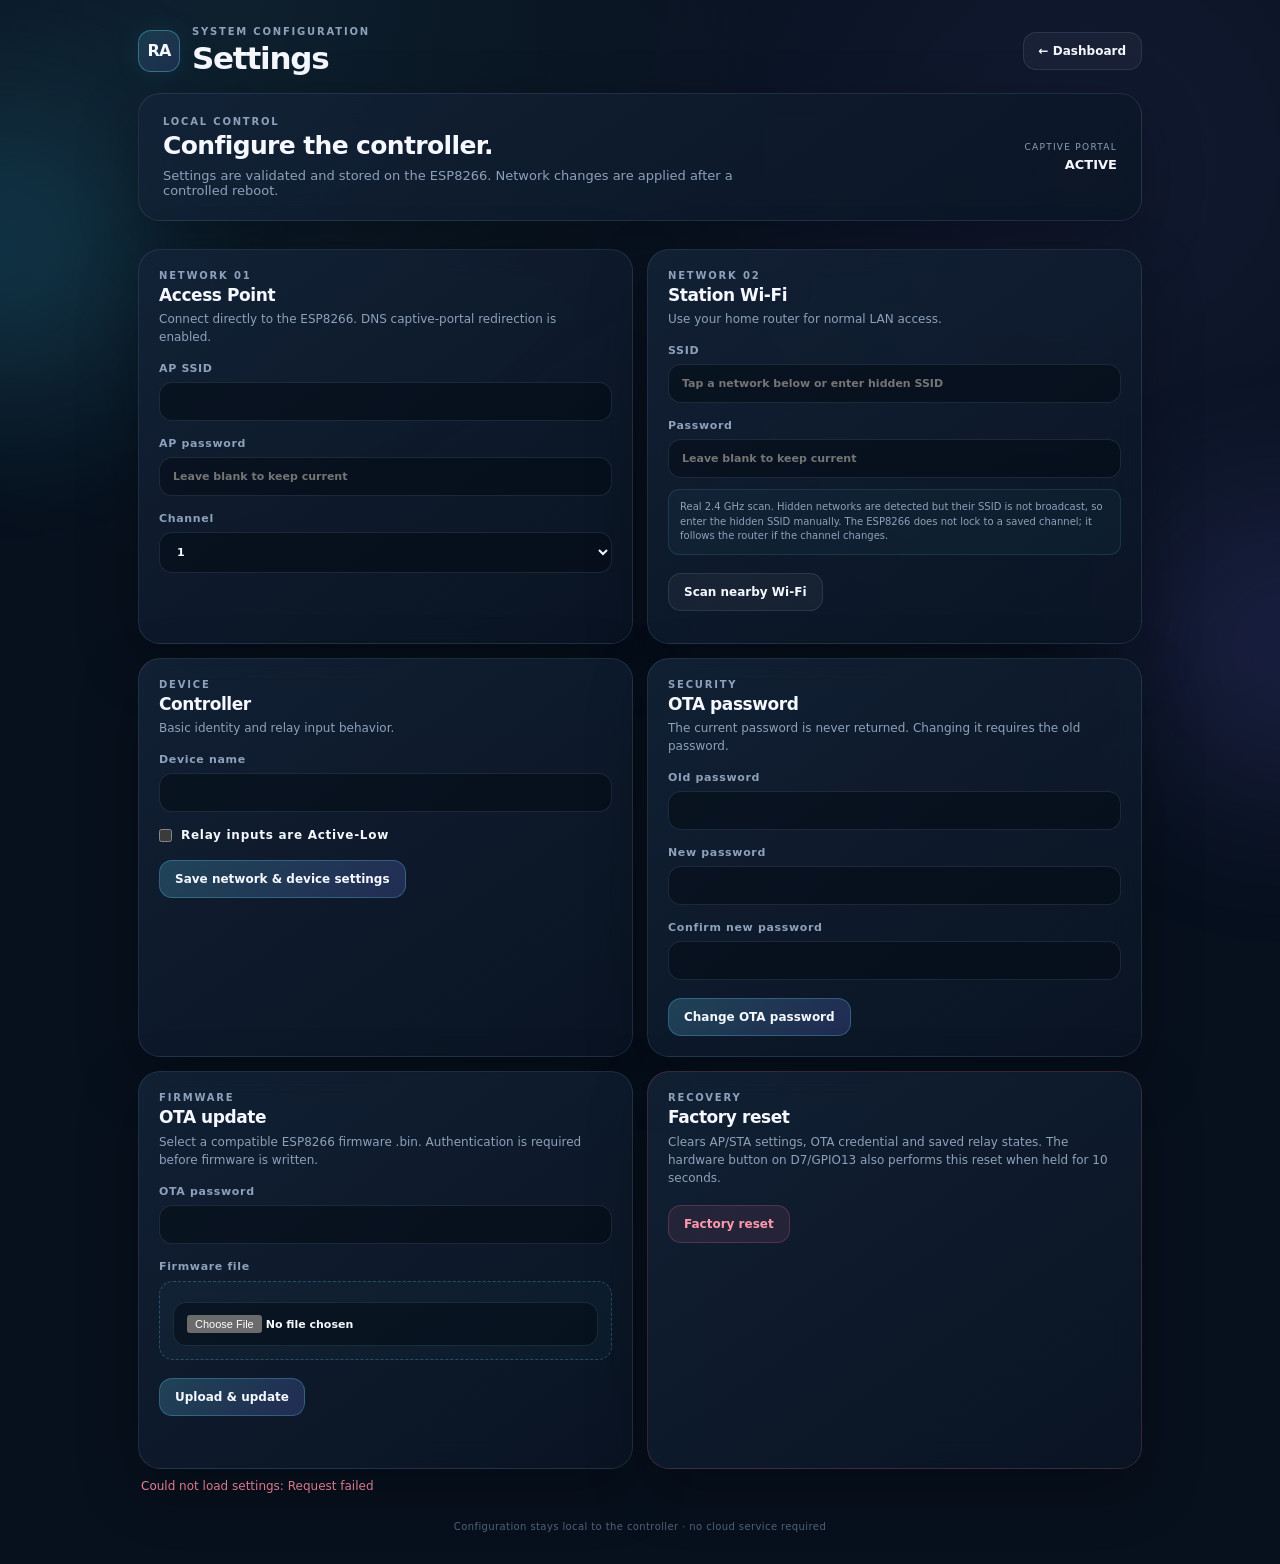
==== settings.html @ 25adb44f "Add files via upload" ====
<!doctype html>
<html lang="en">
<head>
<meta charset="utf-8">
<meta name="viewport" content="width=device-width,initial-scale=1,viewport-fit=cover">
<meta name="theme-color" content="#07101d"><meta name="color-scheme" content="dark">
<title>Settings · Room Automation</title><link rel="stylesheet" href="/style.css">
</head>
<body>
<div class="ambient ambient-a"></div><div class="ambient ambient-b"></div>
<main class="shell">
<header class="topbar"><div class="brand"><div class="brand-mark">RA</div><div><div class="eyebrow">SYSTEM CONFIGURATION</div><h1>Settings</h1></div></div><a class="nav-primary btn" href="/">← Dashboard</a></header>
<section class="hero card"><div><div class="eyebrow">LOCAL CONTROL</div><h2>Configure the controller.</h2><p>Settings are validated and stored on the ESP8266. Network changes are applied after a controlled reboot.</p></div><div class="hero-meta"><span>CAPTIVE PORTAL</span><strong>ACTIVE</strong></div></section>

<div class="form-layout">
<section class="card formcard"><div class="eyebrow">NETWORK 01</div><h2>Access Point</h2><p class="sub">Connect directly to the ESP8266. DNS captive-portal redirection is enabled.</p>
<label>AP SSID<input id="apSsid" maxlength="32" autocomplete="off"></label>
<label>AP password<input id="apPassword" type="password" maxlength="64" autocomplete="new-password" placeholder="Leave blank to keep current"></label>
<label>Channel<select id="apChannel"><option>1</option><option>6</option><option>11</option><option>13</option></select></label></section>

<section class="card formcard"><div class="eyebrow">NETWORK 02</div><h2>Station Wi-Fi</h2><p class="sub">Use your home router for normal LAN access.</p>
<label>SSID<input id="staSsid" maxlength="32" autocomplete="off" placeholder="Tap a network below or enter hidden SSID"></label>
<label>Password<input id="staPassword" type="password" maxlength="64" autocomplete="new-password" placeholder="Leave blank to keep current"></label>
<div class="wifi-help">Real 2.4 GHz scan. Hidden networks are detected but their SSID is not broadcast, so enter the hidden SSID manually. The ESP8266 does not lock to a saved channel; it follows the router if the channel changes.</div>
<div class="actions"><button id="scanBtn" class="btn">Scan nearby Wi-Fi</button></div><div id="scanList" class="scanlist"></div></section>

<section class="card formcard"><div class="eyebrow">DEVICE</div><h2>Controller</h2><p class="sub">Basic identity and relay input behavior.</p>
<label>Device name<input id="deviceName" maxlength="32"></label>
<label class="check-row"><input id="activeLow" type="checkbox"> Relay inputs are Active-Low</label>
<div class="actions"><button id="saveBtn" class="btn primary">Save network & device settings</button></div></section>

<section class="card formcard"><div class="eyebrow">SECURITY</div><h2>OTA password</h2><p class="sub">The current password is never returned. Changing it requires the old password.</p>
<label>Old password<input id="oldOta" type="password" maxlength="64" autocomplete="current-password"></label>
<label>New password<input id="newOta" type="password" maxlength="64" autocomplete="new-password"></label>
<label>Confirm new password<input id="confirmOta" type="password" maxlength="64" autocomplete="new-password"></label>
<div class="actions"><button id="otaPassBtn" class="btn primary">Change OTA password</button></div></section>

<section class="card formcard"><div class="eyebrow">FIRMWARE</div><h2>OTA update</h2><p class="sub">Select a compatible ESP8266 firmware .bin. Authentication is required before firmware is written.</p>
<form id="otaForm"><label>OTA password<input id="otaUploadPassword" name="password" type="password" maxlength="64" autocomplete="current-password" required></label>
<label>Firmware file<div class="filebox"><input id="firmware" name="firmware" type="file" accept=".bin,application/octet-stream" required></div></label>
<div class="actions"><button type="submit" class="btn primary">Upload & update</button></div></form>
<progress id="otaProgress" max="100" value="0" hidden></progress><p id="otaStatus" class="toast"></p></section>

<section class="card formcard danger-card"><div class="eyebrow">RECOVERY</div><h2>Factory reset</h2><p class="sub">Clears AP/STA settings, OTA credential and saved relay states. The hardware button on D7/GPIO13 also performs this reset when held for 10 seconds.</p>
<div class="actions"><button id="factoryBtn" class="btn danger">Factory reset</button></div></section>
</div>
<p id="settingsMessage" class="toast" role="status"></p><footer>Configuration stays local to the controller · no cloud service required</footer>
</main>
<script>
const $=id=>document.getElementById(id);
function msg(t,ok=true){const e=$('settingsMessage');e.textContent=t;e.className='toast '+(ok?'ok':'error');}
async function api(url,o={}){const r=await fetch(url,{cache:'no-store',...o});let d={};try{d=await r.json()}catch(_){}if(!r.ok)throw Error(d.error||'Request failed');return d}
async function load(){const d=await api('/api/settings');$('apSsid').value=d.apSsid||'';$('apChannel').value=String(d.apChannel||6);$('staSsid').value=d.staSsid||'';$('deviceName').value=d.deviceName||'';$('activeLow').checked=!!d.relayActiveLow}
$('saveBtn').onclick=async()=>{const b=$('saveBtn');b.disabled=true;try{const d=await api('/api/settings',{method:'POST',headers:{'Content-Type':'application/json'},body:JSON.stringify({apSsid:$('apSsid').value,apPassword:$('apPassword').value,apChannel:Number($('apChannel').value),staSsid:$('staSsid').value,staPassword:$('staPassword').value,deviceName:$('deviceName').value,relayActiveLow:$('activeLow').checked})});msg(d.message||'Saved. Rebooting…')}catch(e){msg(e.message,false)}finally{b.disabled=false}};
$('scanBtn').onclick=async()=>{
 const btn=$('scanBtn'),box=$('scanList');
 if(btn.disabled)return;
 btn.disabled=true;
 box.innerHTML='<div class="scan-state">Scanning real nearby 2.4 GHz networks…</div>';
 try{
   const d=await api('/api/wifi/scan');
   box.replaceChildren();
   if(!Array.isArray(d)||!d.length){box.innerHTML='<div class="scan-state">No networks found.</div>';return;}
   d.forEach(x=>{
     const b=document.createElement('button');
     b.className='scanitem'+(x.ssid?'':' hidden-network');
     b.type='button';
     const name=x.ssid||'Hidden network — SSID required';
     b.innerHTML='<span class="scan-main"></span><span class="scan-meta"></span>';
     b.querySelector('.scan-main').textContent=name;
     b.querySelector('.scan-meta').textContent=`${x.rssi} dBm · CH ${x.channel}${x.secure?' · secured':' · open'}`;
     b.onclick=()=>{
       if(x.ssid){
         $('staSsid').value=x.ssid;
         $('staPassword').focus();
       }else{
         $('staSsid').focus();
         msg('Hidden Wi-Fi: enter its SSID and password, then save.',true);
       }
     };
     box.appendChild(b);
   });
 }catch(e){box.innerHTML='';const err=document.createElement('div');err.className='scan-state error';err.textContent=e.message;box.appendChild(err);}
 finally{btn.disabled=false;}
};
$('otaPassBtn').onclick=async()=>{try{const d=await api('/api/ota/password',{method:'POST',headers:{'Content-Type':'application/json'},body:JSON.stringify({oldPassword:$('oldOta').value,newPassword:$('newOta').value,confirmPassword:$('confirmOta').value})});msg(d.message||'OTA password changed. Rebooting.')}catch(e){msg(e.message,false)}};
$('otaForm').onsubmit=e=>{e.preventDefault();const file=$('firmware').files[0];if(!file)return;const p=$('otaProgress');p.hidden=false;p.value=0;$('otaStatus').textContent='Uploading firmware…';const x=new XMLHttpRequest();x.open('POST','/api/ota/upload');x.setRequestHeader('X-OTA-Password',$('otaUploadPassword').value);x.upload.onprogress=v=>{if(v.lengthComputable)p.value=v.loaded/v.total*100};x.onload=()=>{try{const d=JSON.parse(x.responseText);if(x.status<200||x.status>=300)throw Error(d.error||'OTA failed');p.value=100;$('otaStatus').textContent=d.message||'Firmware accepted. Rebooting…'}catch(err){$('otaStatus').textContent=err.message}};x.onerror=()=>{$('otaStatus').textContent='Network error during OTA upload.'};x.send(new FormData(e.target))};
$('factoryBtn').onclick=async()=>{if(prompt('Type RESET to confirm factory reset')!=='RESET')return;try{const d=await api('/api/factory-reset',{method:'POST',headers:{'Content-Type':'application/x-www-form-urlencoded'},body:'confirm=RESET'});msg(d.message||'Factory reset complete.')}catch(e){msg(e.message,false)}};
load().catch(e=>msg('Could not load settings: '+e.message,false));
</script>
</body>
</html>
---- style.css ----
:root{--bg:#07101d;--line:rgba(150,180,220,.14);--text:#f5f8ff;--muted:#8ea1bb;--accent:#66e3ff;--good:#57e39b;--danger:#ff6f8e;--shadow:0 20px 60px rgba(0,0,0,.28);font-family:Inter,ui-sans-serif,system-ui,-apple-system,BlinkMacSystemFont,"Segoe UI",sans-serif}
*{box-sizing:border-box}html{min-height:100%;background:var(--bg)}body{margin:0;min-height:100vh;color:var(--text);background:radial-gradient(circle at 15% 0%,rgba(102,227,255,.08),transparent 30%),radial-gradient(circle at 85% 10%,rgba(123,124,255,.09),transparent 32%),var(--bg)}button,input,select{font:inherit}button{cursor:pointer}.ambient{position:fixed;width:280px;height:280px;border-radius:50%;filter:blur(90px);pointer-events:none;opacity:.18}.ambient-a{background:#3bd7ff;top:12%;left:-140px}.ambient-b{background:#7d74ff;right:-150px;bottom:12%}
.shell{width:min(1040px,100%);margin:auto;padding:26px 18px 32px;position:relative}.topbar{display:flex;align-items:center;justify-content:space-between;gap:16px;margin-bottom:18px}.brand{display:flex;align-items:center;gap:12px}.brand-mark{width:42px;height:42px;border:1px solid rgba(102,227,255,.35);border-radius:13px;display:grid;place-items:center;font-weight:900;letter-spacing:-.06em;background:linear-gradient(145deg,rgba(102,227,255,.14),rgba(123,124,255,.16));box-shadow:0 0 30px rgba(102,227,255,.08)}
.eyebrow{font-size:10px;letter-spacing:.18em;color:var(--muted);font-weight:800}h1{font-size:clamp(23px,4vw,31px);line-height:1.1;margin:4px 0 0;letter-spacing:-.04em}h2{font-size:20px;line-height:1.15;margin:5px 0 0;letter-spacing:-.025em}h3{font-size:18px;margin:0;letter-spacing:-.02em}p{margin:0;color:var(--muted)}
.card{background:linear-gradient(145deg,rgba(20,35,56,.86),rgba(10,21,36,.82));border:1px solid var(--line);border-radius:22px;box-shadow:var(--shadow);backdrop-filter:blur(14px)}
.status{display:flex;align-items:center;gap:8px;padding:9px 13px;border-radius:999px;font-size:10px;font-weight:900;letter-spacing:.08em;border:1px solid var(--line);white-space:nowrap}.status-dot{width:7px;height:7px;border-radius:50%;background:var(--danger);box-shadow:0 0 12px currentColor}.status.online{color:var(--good);background:rgba(87,227,155,.07)}.status.online .status-dot{background:var(--good)}.status.offline{color:#ff9aae;background:rgba(255,111,142,.06)}
.hero{padding:22px 24px;display:flex;align-items:center;justify-content:space-between;gap:20px;margin-bottom:28px}.hero h2{font-size:25px}.hero p{margin-top:7px;font-size:13px;max-width:580px}.hero-meta{text-align:right;min-width:100px}.hero-meta span{display:block;font-size:9px;color:var(--muted);letter-spacing:.14em}.hero-meta strong{display:block;margin-top:5px;font-size:13px}
.section-head{display:flex;align-items:end;justify-content:space-between;margin:0 2px 12px}.section-head.compact{margin-top:30px}.live-pill{font-size:9px;color:var(--muted);font-weight:900;letter-spacing:.12em;display:flex;gap:7px;align-items:center}.pulse{width:6px;height:6px;background:var(--good);border-radius:50%;box-shadow:0 0 0 5px rgba(87,227,155,.08)}
.relay-grid{display:grid;grid-template-columns:repeat(2,minmax(0,1fr));gap:14px}.relay-card{padding:18px;min-height:225px;display:flex;flex-direction:column;transition:border-color .2s,transform .2s,box-shadow .2s}.relay-card.active{border-color:rgba(87,227,155,.38);box-shadow:0 20px 60px rgba(20,180,120,.08)}.relay-top{display:flex;justify-content:space-between;align-items:center}.relay-channel{font-size:9px;color:var(--muted);font-weight:800;letter-spacing:.1em}.device-icon{width:48px;height:48px;border-radius:15px;display:grid;place-items:center;font-size:27px;color:var(--accent);background:rgba(102,227,255,.08);border:1px solid rgba(102,227,255,.13)}.led-icon{color:#ffe69a;background:rgba(255,230,154,.07);border-color:rgba(255,230,154,.12)}.relay-info{margin-top:25px}.relay-info p{font-size:12px;margin-top:4px}
.power-control{align-self:flex-end;margin-top:auto;width:72px;height:42px;border:1px solid var(--line);border-radius:14px;background:rgba(255,255,255,.035);color:var(--muted);display:flex;align-items:center;justify-content:center;gap:7px;transition:.2s}.power-control:hover{transform:translateY(-1px);border-color:rgba(102,227,255,.35)}.power-control:disabled{opacity:.55;cursor:wait}.power-control.on{background:rgba(87,227,155,.11);border-color:rgba(87,227,155,.35);color:var(--good)}.power-ring{width:8px;height:8px;border-radius:50%;background:currentColor;box-shadow:0 0 10px currentColor}.power-label{font-size:10px;font-weight:900;letter-spacing:.08em}
.telemetry-grid{display:grid;grid-template-columns:repeat(3,minmax(0,1fr));gap:10px}.metric{padding:16px 17px}.metric span{display:block;font-size:9px;color:var(--muted);letter-spacing:.12em;font-weight:800}.metric strong{display:block;margin-top:7px;font-size:14px;overflow:hidden;text-overflow:ellipsis;white-space:nowrap}
.bottom-nav{margin-top:16px;padding:10px;display:flex;justify-content:flex-end;gap:9px}.bottom-nav a,.bottom-nav button{border:1px solid var(--line);border-radius:13px;padding:11px 15px;text-decoration:none;color:var(--text);font-size:12px;font-weight:800}.bottom-nav span{margin-right:5px}.nav-primary{background:linear-gradient(135deg,rgba(102,227,255,.16),rgba(123,124,255,.15))}.nav-secondary{background:rgba(255,255,255,.035)}
.toast{min-height:22px;margin:10px 3px 0;font-size:12px}.toast.ok{color:var(--good)}.toast.error{color:#ff8ca3}footer{text-align:center;color:#52647b;font-size:10px;margin-top:20px;letter-spacing:.04em}
.form-layout{display:grid;grid-template-columns:repeat(2,minmax(0,1fr));gap:14px}.formcard{padding:20px}.formcard h2{font-size:17px}.formcard .sub{font-size:12px;margin-top:5px;line-height:1.5}label{display:block;margin-top:16px;font-size:11px;color:var(--muted);font-weight:800;letter-spacing:.06em}input,select{display:block;width:100%;margin-top:7px;padding:12px 13px;border:1px solid var(--line);border-radius:13px;background:rgba(4,11,20,.55);color:var(--text);outline:none}input:focus,select:focus{border-color:rgba(102,227,255,.5);box-shadow:0 0 0 3px rgba(102,227,255,.07)}.actions{display:flex;gap:9px;flex-wrap:wrap;margin-top:18px}.btn{border:1px solid var(--line);border-radius:13px;padding:11px 15px;color:var(--text);background:rgba(255,255,255,.045);font-size:12px;font-weight:800;text-decoration:none}.btn.primary{background:linear-gradient(135deg,rgba(102,227,255,.2),rgba(123,124,255,.2));border-color:rgba(102,227,255,.25)}.btn.danger{background:rgba(255,111,142,.09);border-color:rgba(255,111,142,.22);color:#ff9aae}.btn:disabled{opacity:.55;cursor:wait}.check-row{display:flex;align-items:center;gap:9px;margin-top:16px;font-size:12px;color:var(--text)}.check-row input{width:auto;margin:0}.scanlist{display:grid;gap:7px;margin-top:12px}.scanitem{width:100%;text-align:left;border:1px solid var(--line);border-radius:12px;padding:10px 12px;background:rgba(255,255,255,.03);color:var(--text);font-size:11px}.filebox{border:1px dashed rgba(102,227,255,.25);border-radius:14px;padding:13px;margin-top:8px;background:rgba(102,227,255,.03)}.danger-card{border-color:rgba(255,111,142,.18)}progress{width:100%;margin-top:12px;height:7px;accent-color:var(--accent)}
@media(max-width:720px){.shell{padding:18px 13px 26px}.hero{align-items:flex-start}.hero-meta{display:none}.relay-grid{grid-template-columns:1fr}.telemetry-grid{grid-template-columns:repeat(2,minmax(0,1fr))}.form-layout{grid-template-columns:1fr}}@media(max-width:430px){.topbar{align-items:flex-start}.status{font-size:9px;padding:8px 9px}.hero{padding:19px}.hero h2{font-size:21px}.relay-card{min-height:205px}.bottom-nav{justify-content:stretch}.bottom-nav a,.bottom-nav button{flex:1;text-align:center}}

/* v1.3 compact controls: all four appliances fit with minimal scrolling */
.relay-grid.compact-relays{grid-template-columns:repeat(2,minmax(0,1fr));gap:10px}
.compact-relays .relay-card{min-height:0;height:82px;padding:11px 13px;display:grid;grid-template-columns:34px 1fr auto;grid-template-rows:1fr;align-items:center;column-gap:10px;border-radius:16px}
.compact-relays .relay-top{display:contents}
.compact-relays .device-icon{width:34px;height:34px;border-radius:10px;font-size:18px;grid-column:1;grid-row:1}
.compact-relays .relay-channel{font-size:8px;grid-column:1 / span 2;grid-row:1;align-self:start;justify-self:end;opacity:.65}
.compact-relays .relay-info{margin:0;grid-column:2;grid-row:1;align-self:center}
.compact-relays .relay-info h3{font-size:13px;margin-top:7px}
.compact-relays .relay-info p{font-size:9px;margin-top:2px}
.compact-relays .power-control{grid-column:3;grid-row:1;align-self:center;margin:0;width:64px;height:34px;border-radius:11px}
.compact-relays .power-label{font-size:9px}
.compact-relays .power-ring{width:7px;height:7px}
.wifi-help{margin-top:11px;padding:10px 11px;border:1px solid rgba(102,227,255,.12);border-radius:11px;background:rgba(102,227,255,.035);font-size:10px;line-height:1.45;color:var(--muted)}
.scan-state{padding:10px 11px;border:1px dashed var(--line);border-radius:11px;color:var(--muted);font-size:11px}
.scan-state.error{color:#ff8ca3}
.scanitem{display:flex;align-items:center;justify-content:space-between;gap:12px}
.scan-main{font-weight:800;overflow:hidden;text-overflow:ellipsis;white-space:nowrap}
.scan-meta{font-size:9px;color:var(--muted);white-space:nowrap}
.scanitem.hidden-network{border-color:rgba(255,230,154,.18);background:rgba(255,230,154,.035)}
@media(max-width:720px){
 .relay-grid.compact-relays{grid-template-columns:1fr;gap:8px}
 .compact-relays .relay-card{height:76px}
}
@media(max-width:430px){
 .compact-relays .relay-card{height:72px;padding:9px 11px}
 .compact-relays .device-icon{width:32px;height:32px}
 .compact-relays .relay-info h3{font-size:12px}
 .compact-relays .power-control{width:60px;height:32px}
 .scanitem{display:block}
 .scan-meta{display:block;margin-top:3px}
}
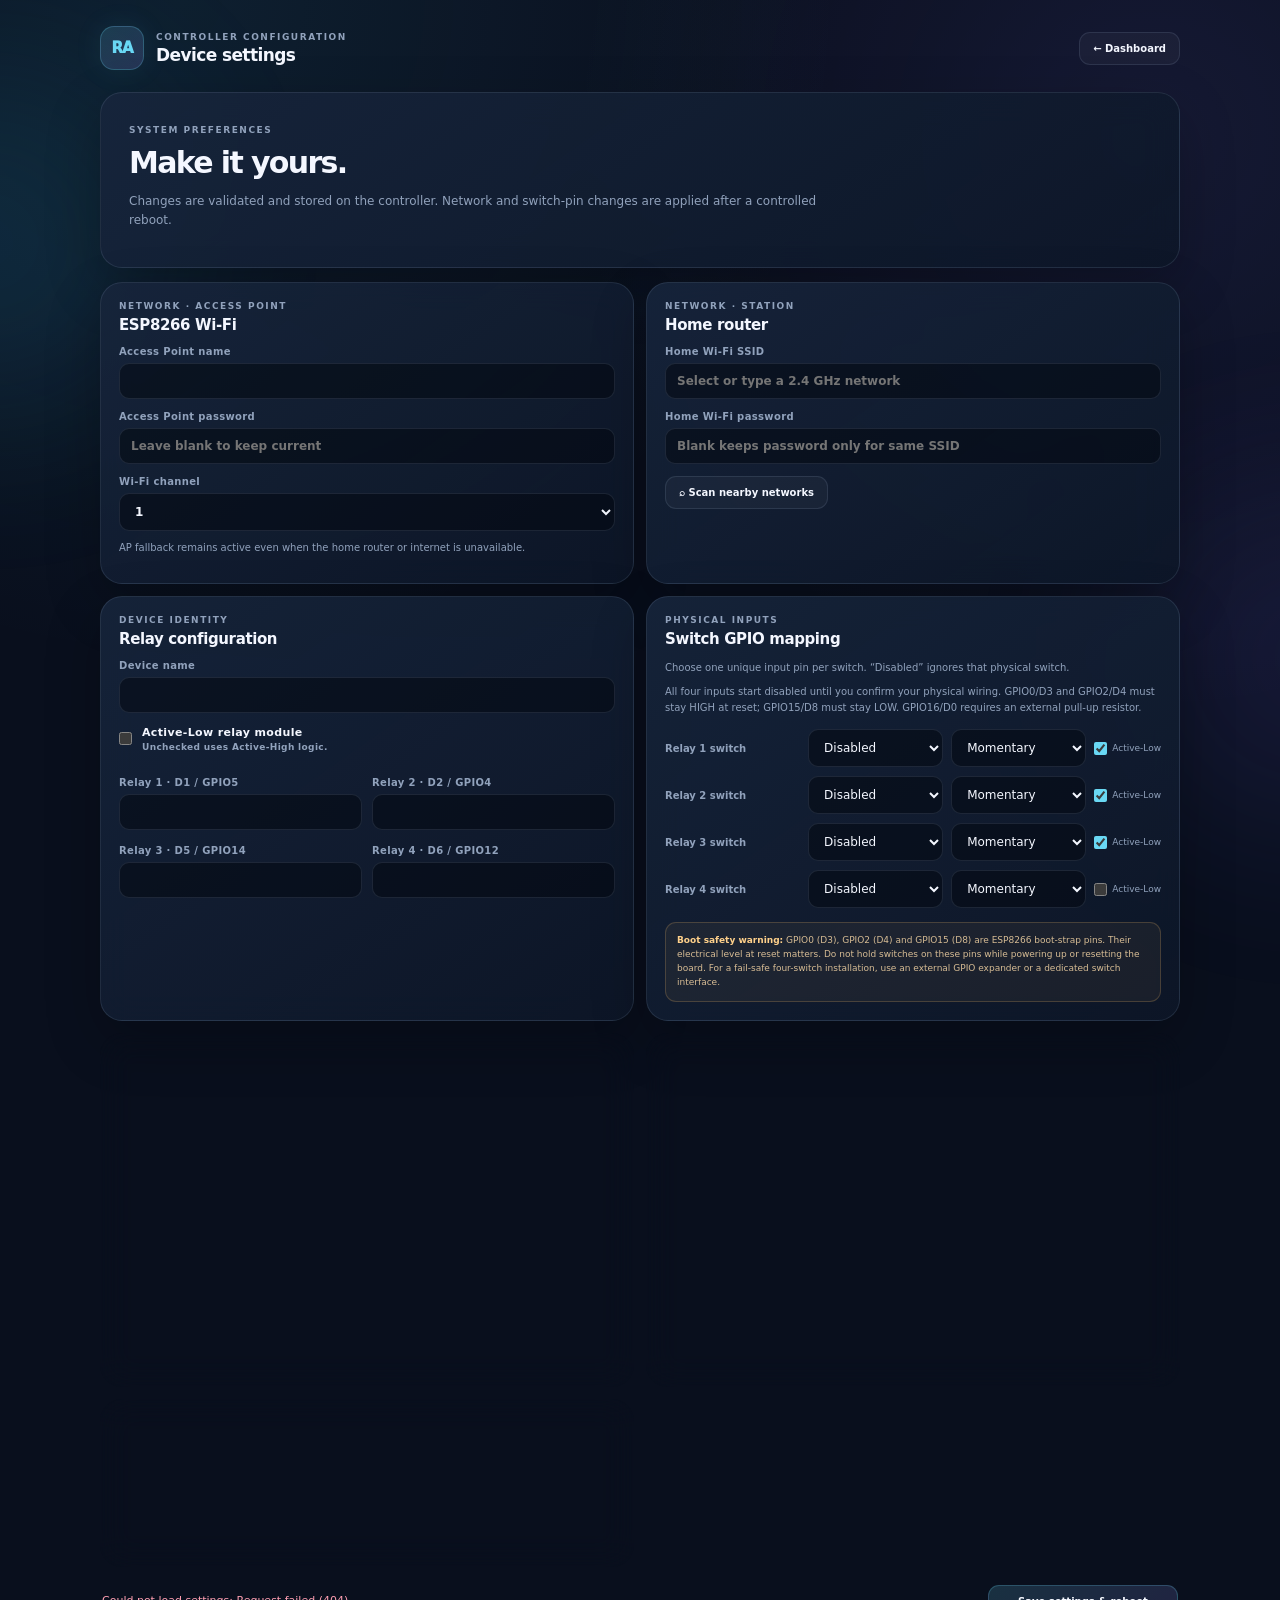
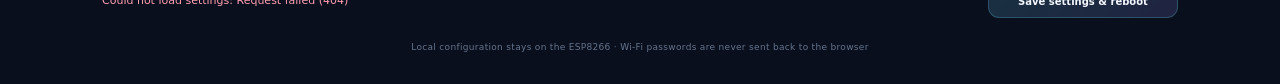
==== commit 2d7186f9: "Add files via upload" ====
--- a/settings.html
+++ b/settings.html
@@ -1,92 +1,146 @@
 <!doctype html>
 <html lang="en">
 <head>
-<meta charset="utf-8">
-<meta name="viewport" content="width=device-width,initial-scale=1,viewport-fit=cover">
-<meta name="theme-color" content="#07101d"><meta name="color-scheme" content="dark">
-<title>Settings · Room Automation</title><link rel="stylesheet" href="/style.css">
+  <meta charset="utf-8"><meta name="viewport" content="width=device-width,initial-scale=1,viewport-fit=cover">
+  <meta name="theme-color" content="#0a1020"><meta name="color-scheme" content="dark">
+  <title>Settings · Room Automation</title><link rel="stylesheet" href="/style.css">
 </head>
 <body>
-<div class="ambient ambient-a"></div><div class="ambient ambient-b"></div>
-<main class="shell">
-<header class="topbar"><div class="brand"><div class="brand-mark">RA</div><div><div class="eyebrow">SYSTEM CONFIGURATION</div><h1>Settings</h1></div></div><a class="nav-primary btn" href="/">← Dashboard</a></header>
-<section class="hero card"><div><div class="eyebrow">LOCAL CONTROL</div><h2>Configure the controller.</h2><p>Settings are validated and stored on the ESP8266. Network changes are applied after a controlled reboot.</p></div><div class="hero-meta"><span>CAPTIVE PORTAL</span><strong>ACTIVE</strong></div></section>
+  <div class="ambient ambient-one"></div><div class="ambient ambient-two"></div>
+  <main class="shell">
+    <header class="topbar"><a class="brand" href="/"><span class="brand-icon">RA</span><span><small>CONTROLLER CONFIGURATION</small><strong>Device settings</strong></span></a><a class="button subtle" href="/">← Dashboard</a></header>
+    <section class="settings-intro glass"><span class="eyebrow">SYSTEM PREFERENCES</span><h1>Make it yours.</h1><p>Changes are validated and stored on the controller. Network and switch-pin changes are applied after a controlled reboot.</p></section>
 
-<div class="form-layout">
-<section class="card formcard"><div class="eyebrow">NETWORK 01</div><h2>Access Point</h2><p class="sub">Connect directly to the ESP8266. DNS captive-portal redirection is enabled.</p>
-<label>AP SSID<input id="apSsid" maxlength="32" autocomplete="off"></label>
-<label>AP password<input id="apPassword" type="password" maxlength="64" autocomplete="new-password" placeholder="Leave blank to keep current"></label>
-<label>Channel<select id="apChannel"><option>1</option><option>6</option><option>11</option><option>13</option></select></label></section>
-
-<section class="card formcard"><div class="eyebrow">NETWORK 02</div><h2>Station Wi-Fi</h2><p class="sub">Use your home router for normal LAN access.</p>
-<label>SSID<input id="staSsid" maxlength="32" autocomplete="off" placeholder="Tap a network below or enter hidden SSID"></label>
-<label>Password<input id="staPassword" type="password" maxlength="64" autocomplete="new-password" placeholder="Leave blank to keep current"></label>
-<div class="wifi-help">Real 2.4 GHz scan. Hidden networks are detected but their SSID is not broadcast, so enter the hidden SSID manually. The ESP8266 does not lock to a saved channel; it follows the router if the channel changes.</div>
-<div class="actions"><button id="scanBtn" class="btn">Scan nearby Wi-Fi</button></div><div id="scanList" class="scanlist"></div></section>
-
-<section class="card formcard"><div class="eyebrow">DEVICE</div><h2>Controller</h2><p class="sub">Basic identity and relay input behavior.</p>
-<label>Device name<input id="deviceName" maxlength="32"></label>
-<label class="check-row"><input id="activeLow" type="checkbox"> Relay inputs are Active-Low</label>
-<div class="actions"><button id="saveBtn" class="btn primary">Save network & device settings</button></div></section>
-
-<section class="card formcard"><div class="eyebrow">SECURITY</div><h2>OTA password</h2><p class="sub">The current password is never returned. Changing it requires the old password.</p>
-<label>Old password<input id="oldOta" type="password" maxlength="64" autocomplete="current-password"></label>
-<label>New password<input id="newOta" type="password" maxlength="64" autocomplete="new-password"></label>
-<label>Confirm new password<input id="confirmOta" type="password" maxlength="64" autocomplete="new-password"></label>
-<div class="actions"><button id="otaPassBtn" class="btn primary">Change OTA password</button></div></section>
-
-<section class="card formcard"><div class="eyebrow">FIRMWARE</div><h2>OTA update</h2><p class="sub">Select a compatible ESP8266 firmware .bin. Authentication is required before firmware is written.</p>
-<form id="otaForm"><label>OTA password<input id="otaUploadPassword" name="password" type="password" maxlength="64" autocomplete="current-password" required></label>
-<label>Firmware file<div class="filebox"><input id="firmware" name="firmware" type="file" accept=".bin,application/octet-stream" required></div></label>
-<div class="actions"><button type="submit" class="btn primary">Upload & update</button></div></form>
-<progress id="otaProgress" max="100" value="0" hidden></progress><p id="otaStatus" class="toast"></p></section>
-
-<section class="card formcard danger-card"><div class="eyebrow">RECOVERY</div><h2>Factory reset</h2><p class="sub">Clears AP/STA settings, OTA credential and saved relay states. The hardware button on D7/GPIO13 also performs this reset when held for 10 seconds.</p>
-<div class="actions"><button id="factoryBtn" class="btn danger">Factory reset</button></div></section>
-</div>
-<p id="settingsMessage" class="toast" role="status"></p><footer>Configuration stays local to the controller · no cloud service required</footer>
-</main>
-<script>
-const $=id=>document.getElementById(id);
-function msg(t,ok=true){const e=$('settingsMessage');e.textContent=t;e.className='toast '+(ok?'ok':'error');}
-async function api(url,o={}){const r=await fetch(url,{cache:'no-store',...o});let d={};try{d=await r.json()}catch(_){}if(!r.ok)throw Error(d.error||'Request failed');return d}
-async function load(){const d=await api('/api/settings');$('apSsid').value=d.apSsid||'';$('apChannel').value=String(d.apChannel||6);$('staSsid').value=d.staSsid||'';$('deviceName').value=d.deviceName||'';$('activeLow').checked=!!d.relayActiveLow}
-$('saveBtn').onclick=async()=>{const b=$('saveBtn');b.disabled=true;try{const d=await api('/api/settings',{method:'POST',headers:{'Content-Type':'application/json'},body:JSON.stringify({apSsid:$('apSsid').value,apPassword:$('apPassword').value,apChannel:Number($('apChannel').value),staSsid:$('staSsid').value,staPassword:$('staPassword').value,deviceName:$('deviceName').value,relayActiveLow:$('activeLow').checked})});msg(d.message||'Saved. Rebooting…')}catch(e){msg(e.message,false)}finally{b.disabled=false}};
-$('scanBtn').onclick=async()=>{
- const btn=$('scanBtn'),box=$('scanList');
- if(btn.disabled)return;
- btn.disabled=true;
- box.innerHTML='<div class="scan-state">Scanning real nearby 2.4 GHz networks…</div>';
- try{
-   const d=await api('/api/wifi/scan');
-   box.replaceChildren();
-   if(!Array.isArray(d)||!d.length){box.innerHTML='<div class="scan-state">No networks found.</div>';return;}
-   d.forEach(x=>{
-     const b=document.createElement('button');
-     b.className='scanitem'+(x.ssid?'':' hidden-network');
-     b.type='button';
-     const name=x.ssid||'Hidden network — SSID required';
-     b.innerHTML='<span class="scan-main"></span><span class="scan-meta"></span>';
-     b.querySelector('.scan-main').textContent=name;
-     b.querySelector('.scan-meta').textContent=`${x.rssi} dBm · CH ${x.channel}${x.secure?' · secured':' · open'}`;
-     b.onclick=()=>{
-       if(x.ssid){
-         $('staSsid').value=x.ssid;
-         $('staPassword').focus();
-       }else{
-         $('staSsid').focus();
-         msg('Hidden Wi-Fi: enter its SSID and password, then save.',true);
-       }
-     };
-     box.appendChild(b);
-   });
- }catch(e){box.innerHTML='';const err=document.createElement('div');err.className='scan-state error';err.textContent=e.message;box.appendChild(err);}
- finally{btn.disabled=false;}
-};
-$('otaPassBtn').onclick=async()=>{try{const d=await api('/api/ota/password',{method:'POST',headers:{'Content-Type':'application/json'},body:JSON.stringify({oldPassword:$('oldOta').value,newPassword:$('newOta').value,confirmPassword:$('confirmOta').value})});msg(d.message||'OTA password changed. Rebooting.')}catch(e){msg(e.message,false)}};
-$('otaForm').onsubmit=e=>{e.preventDefault();const file=$('firmware').files[0];if(!file)return;const p=$('otaProgress');p.hidden=false;p.value=0;$('otaStatus').textContent='Uploading firmware…';const x=new XMLHttpRequest();x.open('POST','/api/ota/upload');x.setRequestHeader('X-OTA-Password',$('otaUploadPassword').value);x.upload.onprogress=v=>{if(v.lengthComputable)p.value=v.loaded/v.total*100};x.onload=()=>{try{const d=JSON.parse(x.responseText);if(x.status<200||x.status>=300)throw Error(d.error||'OTA failed');p.value=100;$('otaStatus').textContent=d.message||'Firmware accepted. Rebooting…'}catch(err){$('otaStatus').textContent=err.message}};x.onerror=()=>{$('otaStatus').textContent='Network error during OTA upload.'};x.send(new FormData(e.target))};
-$('factoryBtn').onclick=async()=>{if(prompt('Type RESET to confirm factory reset')!=='RESET')return;try{const d=await api('/api/factory-reset',{method:'POST',headers:{'Content-Type':'application/x-www-form-urlencoded'},body:'confirm=RESET'});msg(d.message||'Factory reset complete.')}catch(e){msg(e.message,false)}};
-load().catch(e=>msg('Could not load settings: '+e.message,false));
-</script>
+    <form id="settingsForm" class="settings-grid">
+      <section class="settings-card glass"><div class="form-title"><span class="eyebrow">NETWORK · ACCESS POINT</span><strong>ESP8266 Wi-Fi</strong></div>
+        <label>Access Point name<input id="apSsid" maxlength="32" required></label>
+        <label>Access Point password<input id="apPassword" type="password" maxlength="63" autocomplete="new-password" placeholder="Leave blank to keep current"></label>
+        <label>Wi-Fi channel<select id="apChannel"><option value="1">1</option><option value="2">2</option><option value="3">3</option><option value="4">4</option><option value="5">5</option><option value="6">6</option><option value="7">7</option><option value="8">8</option><option value="9">9</option><option value="10">10</option><option value="11">11</option><option value="12">12</option><option value="13">13</option></select></label>
+        <div class="form-note">AP fallback remains active even when the home router or internet is unavailable.</div>
+      </section>
+      <section class="settings-card glass"><div class="form-title"><span class="eyebrow">NETWORK · STATION</span><strong>Home router</strong></div>
+        <label>Home Wi-Fi SSID<input id="staSsid" maxlength="32" autocomplete="off" placeholder="Select or type a 2.4 GHz network"></label>
+        <label>Home Wi-Fi password<input id="staPassword" type="password" maxlength="64" autocomplete="new-password" placeholder="Blank keeps password only for same SSID"></label>
+        <button id="scanBtn" type="button" class="button subtle">⌕ Scan nearby networks</button>
+        <div id="scanList" class="scan-list"></div>
+      </section>
+      <section class="settings-card glass"><div class="form-title"><span class="eyebrow">DEVICE IDENTITY</span><strong>Relay configuration</strong></div>
+        <label>Device name<input id="deviceName" maxlength="32" required></label>
+        <label class="toggle-row"><input id="activeLow" type="checkbox"><span><strong>Active-Low relay module</strong><small>Unchecked uses Active-High logic.</small></span></label>
+        <div class="relay-name-list">
+          <label>Relay 1 · D1 / GPIO5<input id="relayName0" maxlength="23" required></label>
+          <label>Relay 2 · D2 / GPIO4<input id="relayName1" maxlength="23" required></label>
+          <label>Relay 3 · D5 / GPIO14<input id="relayName2" maxlength="23" required></label>
+          <label>Relay 4 · D6 / GPIO12<input id="relayName3" maxlength="23" required></label>
+        </div>
+      </section>
+      <section class="settings-card glass"><div class="form-title"><span class="eyebrow">PHYSICAL INPUTS</span><strong>Switch GPIO mapping</strong></div>
+        <p class="form-note">Choose one unique input pin per switch. “Disabled” ignores that physical switch.</p>
+        <p class="form-note">All four inputs start disabled until you confirm your physical wiring. GPIO0/D3 and GPIO2/D4 must stay HIGH at reset; GPIO15/D8 must stay LOW. GPIO16/D0 requires an external pull-up resistor.</p>
+        <div class="switch-map">
+          <div class="switch-row"><label for="switchPin0">Relay 1 switch</label><select id="switchPin0"><option value="-1">Disabled</option><option value="16">D0 · GPIO16</option><option value="0">D3 · GPIO0</option><option value="2">D4 · GPIO2</option><option value="15">D8 · GPIO15</option></select><select id="switchMode0" aria-label="Switch 1 mode"><option value="0">Momentary</option><option value="1">Maintained</option></select><label class="mini-toggle"><input id="switchLow0" type="checkbox" checked> Active-Low</label></div>
+          <div class="switch-row"><label for="switchPin1">Relay 2 switch</label><select id="switchPin1"><option value="-1">Disabled</option><option value="16">D0 · GPIO16</option><option value="0">D3 · GPIO0</option><option value="2">D4 · GPIO2</option><option value="15">D8 · GPIO15</option></select><select id="switchMode1" aria-label="Switch 2 mode"><option value="0">Momentary</option><option value="1">Maintained</option></select><label class="mini-toggle"><input id="switchLow1" type="checkbox" checked> Active-Low</label></div>
+          <div class="switch-row"><label for="switchPin2">Relay 3 switch</label><select id="switchPin2"><option value="-1">Disabled</option><option value="16">D0 · GPIO16</option><option value="0">D3 · GPIO0</option><option value="2">D4 · GPIO2</option><option value="15">D8 · GPIO15</option></select><select id="switchMode2" aria-label="Switch 3 mode"><option value="0">Momentary</option><option value="1">Maintained</option></select><label class="mini-toggle"><input id="switchLow2" type="checkbox" checked> Active-Low</label></div>
+          <div class="switch-row"><label for="switchPin3">Relay 4 switch</label><select id="switchPin3"><option value="-1">Disabled</option><option value="16">D0 · GPIO16</option><option value="0">D3 · GPIO0</option><option value="2">D4 · GPIO2</option><option value="15">D8 · GPIO15</option></select><select id="switchMode3" aria-label="Switch 4 mode"><option value="0">Momentary</option><option value="1">Maintained</option></select><label class="mini-toggle"><input id="switchLow3" type="checkbox"> Active-Low</label></div>
+        </div>
+        <div class="warning-note"><strong>Boot safety warning:</strong> GPIO0 (D3), GPIO2 (D4) and GPIO15 (D8) are ESP8266 boot-strap pins. Their electrical level at reset matters. Do not hold switches on these pins while powering up or resetting the board. For a fail-safe four-switch installation, use an external GPIO expander or a dedicated switch interface.</div>
+      </section>
+      <section class="settings-card glass"><div class="form-title"><span class="eyebrow">SECURITY</span><strong>OTA credentials</strong></div>
+        <p class="form-note">On first setup, leave the current password blank and create one. OTA is disabled until a password is configured.</p>
+        <label>Current OTA password<input id="oldOta" type="password" maxlength="64" autocomplete="current-password"></label>
+        <label>New OTA password<input id="newOta" type="password" minlength="8" maxlength="64" autocomplete="new-password"></label>
+        <label>Confirm new password<input id="confirmOta" type="password" minlength="8" maxlength="64" autocomplete="new-password"></label>
+        <button id="otaPassBtn" type="button" class="button primary">Update OTA password</button>
+      </section>
+      <section class="settings-card glass"><div class="form-title"><span class="eyebrow">FIRMWARE MAINTENANCE</span><strong>OTA update</strong></div>
+        <div id="otaForm"><label>OTA password<input id="otaUploadPassword" type="password" maxlength="64" autocomplete="current-password" required></label><label>Firmware binary<input id="firmware" type="file" accept=".bin,application/octet-stream" required></label><button id="otaUploadBtn" type="button" class="button primary">Upload firmware</button></div>
+        <progress id="otaProgress" max="100" value="0" hidden></progress><p id="otaStatus" class="form-note"></p>
+      </section>
+      <section class="settings-card glass danger-card"><div class="form-title"><span class="eyebrow">RECOVERY</span><strong>Factory reset</strong></div>
+        <p class="form-note">Clears Wi-Fi settings, relay state, names, switch mapping, timers and schedules. Hold D7 / GPIO13 for 10 seconds to reset using the hardware button.</p>
+        <button id="factoryBtn" type="button" class="button danger">Factory reset device</button>
+      </section>
+      <div class="settings-save"><p id="settingsMessage" class="toast" role="status" aria-live="polite"></p><button id="saveBtn" type="submit" class="button primary">Save settings & reboot</button></div>
+    </form>
+    <footer>Local configuration stays on the ESP8266 · Wi-Fi passwords are never sent back to the browser</footer>
+  </main>
+  <script>
+    const $ = (id) => document.getElementById(id);
+    const api = async (url, options = {}) => {
+      const response = await fetch(url, { cache: 'no-store', ...options });
+      let data = {}; try { data = await response.json(); } catch (_) {}
+      if (!response.ok) throw new Error(data.error || `Request failed (${response.status})`);
+      return data;
+    };
+    function message(text, ok = true) { $('settingsMessage').textContent = text; $('settingsMessage').className = `toast ${ok ? 'ok' : 'error'}`; }
+    async function loadSettings() {
+      const data = await api('/api/settings');
+      $('apSsid').value = data.apSsid || ''; $('apChannel').value = String(data.apChannel || 6);
+      $('staSsid').value = data.staSsid || ''; $('deviceName').value = data.deviceName || '';
+      $('otaStatus').textContent = data.otaConfigured ? 'OTA password is configured. Firmware upload is enabled.' : 'OTA is disabled until you create a password above.';
+      $('activeLow').checked = !!data.relayActiveLow;
+      for (let i = 0; i < 4; i += 1) {
+        $(`relayName${i}`).value = data.relayNames?.[i] || `Relay ${i + 1}`;
+        $(`switchPin${i}`).value = String(data.switchPins?.[i] ?? -1);
+        $(`switchLow${i}`).checked = !!data.switchActiveLow?.[i];
+        $(`switchMode${i}`).value = String(data.switchMode?.[i] ?? 0);
+      }
+    }
+    $('settingsForm').addEventListener('submit', async (event) => {
+      event.preventDefault(); const button = $('saveBtn'); button.disabled = true;
+      const relayNames = [0,1,2,3].map(i => $(`relayName${i}`).value.trim());
+      const switchPins = [0,1,2,3].map(i => Number($(`switchPin${i}`).value));
+      const switchActiveLow = [0,1,2,3].map(i => $(`switchLow${i}`).checked);
+      const switchMode = [0,1,2,3].map(i => Number($(`switchMode${i}`).value));
+      if (new Set(switchPins.filter(pin => pin !== -1)).size !== switchPins.filter(pin => pin !== -1).length) { message('A switch GPIO cannot be assigned more than once.', false); button.disabled = false; return; }
+      try {
+        const data = await api('/api/settings', { method: 'POST', headers: { 'Content-Type': 'application/json' }, body: JSON.stringify({
+          apSsid: $('apSsid').value.trim(), apPassword: $('apPassword').value, apChannel: Number($('apChannel').value),
+          staSsid: $('staSsid').value.trim(), staPassword: $('staPassword').value, deviceName: $('deviceName').value.trim(),
+          relayActiveLow: $('activeLow').checked, relayNames, switchPins, switchActiveLow, switchMode
+        }) });
+        message(data.message || 'Settings saved. Rebooting…');
+      } catch (error) { message(error.message, false); }
+      finally { button.disabled = false; }
+    });
+    $('scanBtn').addEventListener('click', async () => {
+      const button = $('scanBtn'), box = $('scanList'); button.disabled = true; box.textContent = 'Scanning 2.4 GHz networks…';
+      try {
+        const networks = await api('/api/wifi/scan'); box.replaceChildren();
+        if (!networks.length) { box.textContent = 'No networks found.'; return; }
+        networks.forEach((network) => {
+          const item = document.createElement('button'); item.type = 'button'; item.className = 'scan-item';
+          const name = document.createElement('strong'); name.textContent = network.ssid || 'Hidden network';
+          const info = document.createElement('small'); info.textContent = `${network.rssi} dBm · Ch ${network.channel}${network.secure ? ' · secured' : ' · open'}`;
+          item.append(name, info); item.addEventListener('click', () => { if (network.ssid) { $('staSsid').value = network.ssid; $('staPassword').focus(); } else { $('staSsid').focus(); } }); box.appendChild(item);
+        });
+      } catch (error) { box.textContent = error.message; }
+      finally { button.disabled = false; }
+    });
+    $('otaPassBtn').addEventListener('click', async () => {
+      try { const data = await api('/api/ota/password', { method: 'POST', headers: { 'Content-Type': 'application/json' }, body: JSON.stringify({ oldPassword: $('oldOta').value, newPassword: $('newOta').value, confirmPassword: $('confirmOta').value }) }); message(data.message || 'OTA password updated.'); }
+      catch (error) { message(error.message, false); }
+    });
+    $('otaUploadBtn').addEventListener('click', () => {
+      const file = $('firmware').files[0];
+      const password = $('otaUploadPassword').value;
+      if (!file || !password) { $('otaStatus').textContent = 'Select a firmware file and enter the OTA password.'; return; }
+      const progress = $('otaProgress'); progress.hidden = false; progress.value = 0; $('otaStatus').textContent = 'Uploading…';
+      const request = new XMLHttpRequest();
+      request.open('POST', `/api/ota/upload?password=${encodeURIComponent(password)}`);
+      request.upload.onprogress = (e) => { if (e.lengthComputable) progress.value = (e.loaded / e.total) * 100; };
+      request.onload = () => { let data = {}; try { data = JSON.parse(request.responseText); } catch (_) {} if (request.status >= 200 && request.status < 300) { progress.value = 100; $('otaStatus').textContent = data.message || 'Update accepted. Rebooting…'; } else $('otaStatus').textContent = data.error || 'OTA update rejected.'; };
+      request.onerror = () => { $('otaStatus').textContent = 'Network error during OTA upload.'; };
+      const payload = new FormData();
+      payload.append('firmware', file, file.name);
+      request.send(payload);
+    });
+    $('factoryBtn').addEventListener('click', async () => {
+      if (window.prompt('Type RESET to confirm factory reset') !== 'RESET') return;
+      try { const data = await api('/api/factory-reset', { method: 'POST', headers: { 'Content-Type': 'application/x-www-form-urlencoded' }, body: 'confirm=RESET' }); message(data.message || 'Factory reset complete.'); }
+      catch (error) { message(error.message, false); }
+    });
+    loadSettings().catch(error => message(`Could not load settings: ${error.message}`, false));
+  </script>
 </body>
 </html>
--- a/style.css
+++ b/style.css
@@ -1,47 +1 @@
-:root{--bg:#07101d;--line:rgba(150,180,220,.14);--text:#f5f8ff;--muted:#8ea1bb;--accent:#66e3ff;--good:#57e39b;--danger:#ff6f8e;--shadow:0 20px 60px rgba(0,0,0,.28);font-family:Inter,ui-sans-serif,system-ui,-apple-system,BlinkMacSystemFont,"Segoe UI",sans-serif}
-*{box-sizing:border-box}html{min-height:100%;background:var(--bg)}body{margin:0;min-height:100vh;color:var(--text);background:radial-gradient(circle at 15% 0%,rgba(102,227,255,.08),transparent 30%),radial-gradient(circle at 85% 10%,rgba(123,124,255,.09),transparent 32%),var(--bg)}button,input,select{font:inherit}button{cursor:pointer}.ambient{position:fixed;width:280px;height:280px;border-radius:50%;filter:blur(90px);pointer-events:none;opacity:.18}.ambient-a{background:#3bd7ff;top:12%;left:-140px}.ambient-b{background:#7d74ff;right:-150px;bottom:12%}
-.shell{width:min(1040px,100%);margin:auto;padding:26px 18px 32px;position:relative}.topbar{display:flex;align-items:center;justify-content:space-between;gap:16px;margin-bottom:18px}.brand{display:flex;align-items:center;gap:12px}.brand-mark{width:42px;height:42px;border:1px solid rgba(102,227,255,.35);border-radius:13px;display:grid;place-items:center;font-weight:900;letter-spacing:-.06em;background:linear-gradient(145deg,rgba(102,227,255,.14),rgba(123,124,255,.16));box-shadow:0 0 30px rgba(102,227,255,.08)}
-.eyebrow{font-size:10px;letter-spacing:.18em;color:var(--muted);font-weight:800}h1{font-size:clamp(23px,4vw,31px);line-height:1.1;margin:4px 0 0;letter-spacing:-.04em}h2{font-size:20px;line-height:1.15;margin:5px 0 0;letter-spacing:-.025em}h3{font-size:18px;margin:0;letter-spacing:-.02em}p{margin:0;color:var(--muted)}
-.card{background:linear-gradient(145deg,rgba(20,35,56,.86),rgba(10,21,36,.82));border:1px solid var(--line);border-radius:22px;box-shadow:var(--shadow);backdrop-filter:blur(14px)}
-.status{display:flex;align-items:center;gap:8px;padding:9px 13px;border-radius:999px;font-size:10px;font-weight:900;letter-spacing:.08em;border:1px solid var(--line);white-space:nowrap}.status-dot{width:7px;height:7px;border-radius:50%;background:var(--danger);box-shadow:0 0 12px currentColor}.status.online{color:var(--good);background:rgba(87,227,155,.07)}.status.online .status-dot{background:var(--good)}.status.offline{color:#ff9aae;background:rgba(255,111,142,.06)}
-.hero{padding:22px 24px;display:flex;align-items:center;justify-content:space-between;gap:20px;margin-bottom:28px}.hero h2{font-size:25px}.hero p{margin-top:7px;font-size:13px;max-width:580px}.hero-meta{text-align:right;min-width:100px}.hero-meta span{display:block;font-size:9px;color:var(--muted);letter-spacing:.14em}.hero-meta strong{display:block;margin-top:5px;font-size:13px}
-.section-head{display:flex;align-items:end;justify-content:space-between;margin:0 2px 12px}.section-head.compact{margin-top:30px}.live-pill{font-size:9px;color:var(--muted);font-weight:900;letter-spacing:.12em;display:flex;gap:7px;align-items:center}.pulse{width:6px;height:6px;background:var(--good);border-radius:50%;box-shadow:0 0 0 5px rgba(87,227,155,.08)}
-.relay-grid{display:grid;grid-template-columns:repeat(2,minmax(0,1fr));gap:14px}.relay-card{padding:18px;min-height:225px;display:flex;flex-direction:column;transition:border-color .2s,transform .2s,box-shadow .2s}.relay-card.active{border-color:rgba(87,227,155,.38);box-shadow:0 20px 60px rgba(20,180,120,.08)}.relay-top{display:flex;justify-content:space-between;align-items:center}.relay-channel{font-size:9px;color:var(--muted);font-weight:800;letter-spacing:.1em}.device-icon{width:48px;height:48px;border-radius:15px;display:grid;place-items:center;font-size:27px;color:var(--accent);background:rgba(102,227,255,.08);border:1px solid rgba(102,227,255,.13)}.led-icon{color:#ffe69a;background:rgba(255,230,154,.07);border-color:rgba(255,230,154,.12)}.relay-info{margin-top:25px}.relay-info p{font-size:12px;margin-top:4px}
-.power-control{align-self:flex-end;margin-top:auto;width:72px;height:42px;border:1px solid var(--line);border-radius:14px;background:rgba(255,255,255,.035);color:var(--muted);display:flex;align-items:center;justify-content:center;gap:7px;transition:.2s}.power-control:hover{transform:translateY(-1px);border-color:rgba(102,227,255,.35)}.power-control:disabled{opacity:.55;cursor:wait}.power-control.on{background:rgba(87,227,155,.11);border-color:rgba(87,227,155,.35);color:var(--good)}.power-ring{width:8px;height:8px;border-radius:50%;background:currentColor;box-shadow:0 0 10px currentColor}.power-label{font-size:10px;font-weight:900;letter-spacing:.08em}
-.telemetry-grid{display:grid;grid-template-columns:repeat(3,minmax(0,1fr));gap:10px}.metric{padding:16px 17px}.metric span{display:block;font-size:9px;color:var(--muted);letter-spacing:.12em;font-weight:800}.metric strong{display:block;margin-top:7px;font-size:14px;overflow:hidden;text-overflow:ellipsis;white-space:nowrap}
-.bottom-nav{margin-top:16px;padding:10px;display:flex;justify-content:flex-end;gap:9px}.bottom-nav a,.bottom-nav button{border:1px solid var(--line);border-radius:13px;padding:11px 15px;text-decoration:none;color:var(--text);font-size:12px;font-weight:800}.bottom-nav span{margin-right:5px}.nav-primary{background:linear-gradient(135deg,rgba(102,227,255,.16),rgba(123,124,255,.15))}.nav-secondary{background:rgba(255,255,255,.035)}
-.toast{min-height:22px;margin:10px 3px 0;font-size:12px}.toast.ok{color:var(--good)}.toast.error{color:#ff8ca3}footer{text-align:center;color:#52647b;font-size:10px;margin-top:20px;letter-spacing:.04em}
-.form-layout{display:grid;grid-template-columns:repeat(2,minmax(0,1fr));gap:14px}.formcard{padding:20px}.formcard h2{font-size:17px}.formcard .sub{font-size:12px;margin-top:5px;line-height:1.5}label{display:block;margin-top:16px;font-size:11px;color:var(--muted);font-weight:800;letter-spacing:.06em}input,select{display:block;width:100%;margin-top:7px;padding:12px 13px;border:1px solid var(--line);border-radius:13px;background:rgba(4,11,20,.55);color:var(--text);outline:none}input:focus,select:focus{border-color:rgba(102,227,255,.5);box-shadow:0 0 0 3px rgba(102,227,255,.07)}.actions{display:flex;gap:9px;flex-wrap:wrap;margin-top:18px}.btn{border:1px solid var(--line);border-radius:13px;padding:11px 15px;color:var(--text);background:rgba(255,255,255,.045);font-size:12px;font-weight:800;text-decoration:none}.btn.primary{background:linear-gradient(135deg,rgba(102,227,255,.2),rgba(123,124,255,.2));border-color:rgba(102,227,255,.25)}.btn.danger{background:rgba(255,111,142,.09);border-color:rgba(255,111,142,.22);color:#ff9aae}.btn:disabled{opacity:.55;cursor:wait}.check-row{display:flex;align-items:center;gap:9px;margin-top:16px;font-size:12px;color:var(--text)}.check-row input{width:auto;margin:0}.scanlist{display:grid;gap:7px;margin-top:12px}.scanitem{width:100%;text-align:left;border:1px solid var(--line);border-radius:12px;padding:10px 12px;background:rgba(255,255,255,.03);color:var(--text);font-size:11px}.filebox{border:1px dashed rgba(102,227,255,.25);border-radius:14px;padding:13px;margin-top:8px;background:rgba(102,227,255,.03)}.danger-card{border-color:rgba(255,111,142,.18)}progress{width:100%;margin-top:12px;height:7px;accent-color:var(--accent)}
-@media(max-width:720px){.shell{padding:18px 13px 26px}.hero{align-items:flex-start}.hero-meta{display:none}.relay-grid{grid-template-columns:1fr}.telemetry-grid{grid-template-columns:repeat(2,minmax(0,1fr))}.form-layout{grid-template-columns:1fr}}@media(max-width:430px){.topbar{align-items:flex-start}.status{font-size:9px;padding:8px 9px}.hero{padding:19px}.hero h2{font-size:21px}.relay-card{min-height:205px}.bottom-nav{justify-content:stretch}.bottom-nav a,.bottom-nav button{flex:1;text-align:center}}
-
-/* v1.3 compact controls: all four appliances fit with minimal scrolling */
-.relay-grid.compact-relays{grid-template-columns:repeat(2,minmax(0,1fr));gap:10px}
-.compact-relays .relay-card{min-height:0;height:82px;padding:11px 13px;display:grid;grid-template-columns:34px 1fr auto;grid-template-rows:1fr;align-items:center;column-gap:10px;border-radius:16px}
-.compact-relays .relay-top{display:contents}
-.compact-relays .device-icon{width:34px;height:34px;border-radius:10px;font-size:18px;grid-column:1;grid-row:1}
-.compact-relays .relay-channel{font-size:8px;grid-column:1 / span 2;grid-row:1;align-self:start;justify-self:end;opacity:.65}
-.compact-relays .relay-info{margin:0;grid-column:2;grid-row:1;align-self:center}
-.compact-relays .relay-info h3{font-size:13px;margin-top:7px}
-.compact-relays .relay-info p{font-size:9px;margin-top:2px}
-.compact-relays .power-control{grid-column:3;grid-row:1;align-self:center;margin:0;width:64px;height:34px;border-radius:11px}
-.compact-relays .power-label{font-size:9px}
-.compact-relays .power-ring{width:7px;height:7px}
-.wifi-help{margin-top:11px;padding:10px 11px;border:1px solid rgba(102,227,255,.12);border-radius:11px;background:rgba(102,227,255,.035);font-size:10px;line-height:1.45;color:var(--muted)}
-.scan-state{padding:10px 11px;border:1px dashed var(--line);border-radius:11px;color:var(--muted);font-size:11px}
-.scan-state.error{color:#ff8ca3}
-.scanitem{display:flex;align-items:center;justify-content:space-between;gap:12px}
-.scan-main{font-weight:800;overflow:hidden;text-overflow:ellipsis;white-space:nowrap}
-.scan-meta{font-size:9px;color:var(--muted);white-space:nowrap}
-.scanitem.hidden-network{border-color:rgba(255,230,154,.18);background:rgba(255,230,154,.035)}
-@media(max-width:720px){
- .relay-grid.compact-relays{grid-template-columns:1fr;gap:8px}
- .compact-relays .relay-card{height:76px}
-}
-@media(max-width:430px){
- .compact-relays .relay-card{height:72px;padding:9px 11px}
- .compact-relays .device-icon{width:32px;height:32px}
- .compact-relays .relay-info h3{font-size:12px}
- .compact-relays .power-control{width:60px;height:32px}
- .scanitem{display:block}
- .scan-meta{display:block;margin-top:3px}
-}
+:root{color-scheme:dark;--bg:#090f1d;--panel:#111b2c;--panel-2:#152238;--text:#f4f7ff;--muted:#91a2bc;--line:rgba(166,190,225,.13);--blue:#69d8f4;--violet:#9b91ff;--green:#57e1a0;--red:#ff7f9b;--shadow:0 20px 55px rgba(0,0,0,.24);font-family:Inter,ui-sans-serif,system-ui,-apple-system,BlinkMacSystemFont,"Segoe UI",sans-serif}*{box-sizing:border-box}html{min-height:100%;background:var(--bg)}body{margin:0;min-height:100vh;color:var(--text);background:radial-gradient(circle at 14% 0%,rgba(66,190,231,.09),transparent 33%),radial-gradient(circle at 90% 8%,rgba(133,111,255,.10),transparent 30%),var(--bg)}button,input,select{font:inherit}button,a{touch-action:manipulation}button{cursor:pointer}.ambient{position:fixed;z-index:0;width:340px;height:340px;filter:blur(100px);border-radius:50%;opacity:.12;pointer-events:none}.ambient-one{background:#31c9f4;top:8%;left:-180px}.ambient-two{background:#7767f7;right:-200px;bottom:8%}.shell{width:min(1120px,100%);margin:auto;padding:26px 20px 32px;position:relative;z-index:1}.glass{background:linear-gradient(145deg,rgba(23,37,60,.9),rgba(13,23,40,.88));border:1px solid var(--line);border-radius:22px;box-shadow:var(--shadow);backdrop-filter:blur(16px)}.topbar{display:flex;align-items:center;justify-content:space-between;gap:14px;margin-bottom:22px}.brand{display:flex;align-items:center;gap:12px;color:var(--text);text-decoration:none}.brand-icon{width:44px;height:44px;border-radius:14px;display:grid;place-items:center;font-size:15px;font-weight:950;letter-spacing:-.08em;color:var(--blue);background:linear-gradient(145deg,rgba(105,216,244,.16),rgba(155,145,255,.18));border:1px solid rgba(105,216,244,.24);box-shadow:0 0 30px rgba(105,216,244,.08)}.brand small,.brand strong{display:block}.brand small,.eyebrow{font-size:9px;letter-spacing:.17em;color:var(--muted);font-weight:850}.brand strong{font-size:17px;letter-spacing:-.035em;margin-top:3px}.top-actions{display:flex;align-items:center;gap:9px}.status{display:flex;align-items:center;gap:8px;padding:9px 12px;border-radius:999px;border:1px solid var(--line);font-size:10px;font-weight:850;white-space:nowrap;color:var(--muted)}.status i,.live-indicator i{width:7px;height:7px;border-radius:50%;background:currentColor;box-shadow:0 0 12px currentColor}.status.online{color:var(--green);background:rgba(87,225,160,.06)}.status.offline{color:#ffadbd;background:rgba(255,127,155,.06)}.icon-button{width:38px;height:38px;display:grid;place-items:center;text-decoration:none;color:var(--text);font-size:19px;border:1px solid var(--line);border-radius:12px;background:rgba(255,255,255,.04)}.hero{min-height:230px;padding:30px 34px;display:flex;align-items:center;justify-content:space-between;gap:22px;overflow:hidden;position:relative;margin-bottom:32px}.hero-copy{max-width:590px;position:relative;z-index:1}.hero h1{font-size:clamp(34px,5vw,54px);letter-spacing:-.065em;line-height:.99;margin:10px 0 12px}.hero h1 em{font-style:normal;color:var(--blue)}.hero p{max-width:540px;color:var(--muted);font-size:13px;line-height:1.65}.hero-foot{display:flex;align-items:center;gap:16px;margin-top:22px;font-size:10px;color:var(--muted)}.live-indicator{display:flex;align-items:center;gap:8px;font-weight:850;letter-spacing:.11em}.live-indicator i{background:var(--green);color:var(--green)}.hero-orbit{width:190px;height:190px;flex:0 0 190px;position:relative;display:grid;place-items:center;margin-right:28px}.orbit-ring{position:absolute;border:1px solid rgba(105,216,244,.2);border-radius:50%}.ring-a{inset:6px}.ring-b{inset:24px;border-style:dashed;border-color:rgba(155,145,255,.3);animation:spin 34s linear infinite}.orbit-core{width:100px;height:100px;border-radius:50%;display:flex;flex-direction:column;align-items:center;justify-content:center;background:radial-gradient(circle,rgba(105,216,244,.19),rgba(105,216,244,.04) 70%);border:1px solid rgba(105,216,244,.27);box-shadow:0 0 50px rgba(105,216,244,.12)}.orbit-core span{font-size:32px;font-weight:900;letter-spacing:-.06em}.orbit-core small{font-size:8px;color:var(--muted);letter-spacing:.15em}.orbit-dot{position:absolute;width:10px;height:10px;border-radius:50%;background:var(--blue);box-shadow:0 0 18px var(--blue)}.dot-a{top:20px;right:35px}.dot-b{bottom:25px;left:27px;background:var(--violet);box-shadow:0 0 18px var(--violet)}.dot-c{right:9px;bottom:65px;width:6px;height:6px}.section-heading{display:flex;align-items:end;justify-content:space-between;gap:12px;margin:0 2px 13px}.section-heading h2{font-size:21px;letter-spacing:-.045em;margin:5px 0 0}.section-note{font-size:10px;color:var(--muted);text-align:right}.section-note.warn{color:#ffc77b}.section-gap{margin-top:32px}.relay-grid{display:grid;grid-template-columns:repeat(4,minmax(0,1fr));gap:12px}.relay-card{padding:17px;min-height:176px;display:flex;flex-direction:column;transition:transform .2s,border-color .2s,box-shadow .2s}.relay-card:hover{transform:translateY(-2px)}.relay-card.active{border-color:rgba(87,225,160,.35);box-shadow:0 18px 45px rgba(20,170,120,.075)}.relay-head{display:flex;align-items:center;justify-content:space-between;gap:8px}.appliance-icon{width:39px;height:39px;border-radius:13px;display:grid;place-items:center;color:var(--blue);font-size:23px;background:rgba(105,216,244,.08);border:1px solid rgba(105,216,244,.15)}.appliance-icon.light{color:#ffdf9a;background:rgba(255,223,154,.07);border-color:rgba(255,223,154,.13)}.relay-tag{font-size:8px;color:var(--muted);font-weight:850;letter-spacing:.09em}.relay-details{margin:18px 0 13px}.relay-details h3{font-size:15px;margin:0;letter-spacing:-.025em;overflow-wrap:anywhere}.relay-details p{font-size:10px;color:var(--muted);margin-top:5px}.relay-actions{display:flex;align-items:center;justify-content:space-between;gap:8px;margin-top:auto}.relay-state{font-size:9px;letter-spacing:.13em;font-weight:900;color:var(--muted)}.relay-card.active .relay-state{color:var(--green)}.power-button{border:1px solid var(--line);border-radius:11px;padding:8px 11px;min-width:80px;display:flex;align-items:center;justify-content:center;gap:7px;background:rgba(255,255,255,.035);color:var(--muted);font-size:10px;font-weight:850;transition:.2s}.power-button span{width:7px;height:7px;border-radius:50%;background:currentColor}.power-button.on{color:var(--green);border-color:rgba(87,225,160,.32);background:rgba(87,225,160,.08)}.power-button:disabled,.button:disabled{opacity:.55;cursor:wait}.timer-grid{display:grid;grid-template-columns:repeat(4,minmax(0,1fr));gap:10px}.timer-card{padding:14px}.timer-top{display:flex;flex-direction:column;gap:6px}.timer-top strong{font-size:12px}.timer-remaining{font-size:10px;color:var(--muted);min-height:14px}.timer-remaining.running{color:var(--green)}.timer-controls{display:grid;gap:7px;margin-top:12px}.timer-controls input,.timer-controls select,.schedule-form input,.schedule-form select,.settings-card input,.settings-card select{width:100%;min-width:0;color:var(--text);background:rgba(4,10,19,.57);border:1px solid var(--line);border-radius:10px;padding:10px 11px;outline:none}.timer-controls input,.timer-controls select{font-size:10px}.timer-controls input:focus,.timer-controls select:focus,.settings-card input:focus,.settings-card select:focus{border-color:rgba(105,216,244,.5);box-shadow:0 0 0 3px rgba(105,216,244,.07)}.timer-buttons{display:flex;gap:6px;margin-top:9px}.button{border:1px solid var(--line);border-radius:11px;padding:10px 13px;color:var(--text);font-size:10px;font-weight:850;background:rgba(255,255,255,.045);text-decoration:none;display:inline-flex;align-items:center;justify-content:center;gap:6px;transition:transform .16s,border-color .16s,background .16s}.button:hover{transform:translateY(-1px);border-color:rgba(105,216,244,.35)}.button.primary{background:linear-gradient(135deg,rgba(105,216,244,.17),rgba(155,145,255,.16));border-color:rgba(105,216,244,.22)}.button.subtle{background:rgba(255,255,255,.035)}.button.danger{background:rgba(255,127,155,.1);border-color:rgba(255,127,155,.25);color:#ffb0c0}.timer-buttons .button{flex:1;padding:8px 6px;font-size:9px}.schedule-layout{display:grid;grid-template-columns:minmax(260px,.8fr) minmax(0,1.2fr);gap:12px}.schedule-form,.schedule-list{padding:18px}.form-title{display:flex;flex-direction:column;gap:5px;margin-bottom:14px}.form-title strong{font-size:15px;letter-spacing:-.025em}.schedule-form>label,.settings-card>label,.relay-name-list label{display:block;margin-top:12px;font-size:10px;font-weight:800;color:var(--muted);letter-spacing:.035em}.schedule-form input,.schedule-form select,.settings-card input,.settings-card select{display:block;margin-top:6px;font-size:12px}.day-picker{margin:15px 0}.day-picker>span{display:block;color:var(--muted);font-size:10px;font-weight:800;margin-bottom:8px}.days{display:flex;gap:6px;flex-wrap:wrap}.days label{position:relative;cursor:pointer}.days input{position:absolute;opacity:0;pointer-events:none}.days b{width:30px;height:30px;border-radius:9px;border:1px solid var(--line);background:rgba(255,255,255,.035);display:grid;place-items:center;font-size:9px;color:var(--muted)}.days input:checked+b{background:rgba(105,216,244,.14);border-color:rgba(105,216,244,.38);color:var(--blue)}.button.full{width:100%}.schedule-items{display:grid;gap:8px}.empty-note,.schedule-help,.form-note{font-size:10px;line-height:1.55;color:var(--muted)}.schedule-item{display:flex;align-items:center;justify-content:space-between;gap:10px;border:1px solid var(--line);border-radius:12px;background:rgba(255,255,255,.025);padding:11px}.schedule-item strong,.schedule-item small{display:block}.schedule-item strong{font-size:11px}.schedule-item small{font-size:9px;color:var(--muted);margin-top:4px}.remove-rule{border:1px solid rgba(255,127,155,.2);background:rgba(255,127,155,.07);color:#ff9fb2;border-radius:9px;padding:7px 9px;font-size:9px;font-weight:800}.schedule-help{margin-top:13px}.metrics-grid{display:grid;grid-template-columns:repeat(3,minmax(0,1fr));gap:10px}.metric{padding:14px 16px}.metric span{display:block;font-size:8px;color:var(--muted);letter-spacing:.13em;font-weight:850}.metric strong{display:block;margin-top:7px;font-size:13px;overflow:hidden;text-overflow:ellipsis;white-space:nowrap}.footer-bar{display:flex;align-items:center;justify-content:space-between;gap:12px;margin-top:16px;min-height:38px}.toast{font-size:11px;color:var(--muted);min-height:15px}.toast.ok{color:var(--green)}.toast.error{color:#ff9fb2}footer{text-align:center;color:#64748c;font-size:9px;letter-spacing:.035em;margin-top:18px}.settings-intro{padding:25px 28px;margin-bottom:14px}.settings-intro h1{font-size:30px;letter-spacing:-.055em;margin:8px 0}.settings-intro p{font-size:12px;color:var(--muted);line-height:1.6;max-width:690px}.settings-grid{display:grid;grid-template-columns:repeat(2,minmax(0,1fr));gap:12px}.settings-card{padding:18px;min-width:0}.settings-card .form-title{margin-bottom:12px}.settings-card .button{margin-top:12px}.settings-card .form-note{margin:9px 0}.settings-card .toggle-row{display:flex;align-items:center;gap:10px;margin:13px 0}.toggle-row input,.mini-toggle input{width:auto!important;margin:0!important;accent-color:var(--blue)}.toggle-row span strong,.toggle-row span small{display:block}.toggle-row span strong{font-size:11px;color:var(--text)}.toggle-row span small{font-size:9px;color:var(--muted);margin-top:3px}.relay-name-list{display:grid;grid-template-columns:repeat(2,minmax(0,1fr));gap:3px 10px}.switch-map{display:grid;gap:9px;margin-top:14px}.switch-row{display:grid;grid-template-columns:minmax(78px,1fr) minmax(105px,1fr) minmax(105px,1fr) auto;align-items:center;gap:8px}.switch-row>label:first-child{font-size:10px;color:var(--muted);font-weight:800}.switch-row select{margin:0}.mini-toggle{display:flex;align-items:center;gap:5px;font-size:9px;color:var(--muted);white-space:nowrap}.warning-note{margin-top:14px;border:1px solid rgba(255,191,107,.2);border-radius:11px;padding:11px;background:rgba(255,191,107,.055);font-size:9px;line-height:1.55;color:#d8bd95}.warning-note strong{color:#ffd18b}.scan-list{display:grid;gap:6px;margin-top:10px;max-height:180px;overflow:auto}.scan-item{display:flex;align-items:center;justify-content:space-between;gap:10px;border:1px solid var(--line);border-radius:10px;padding:9px 10px;background:rgba(255,255,255,.025);color:var(--text);text-align:left}.scan-item strong{font-size:10px;overflow-wrap:anywhere}.scan-item small{font-size:9px;color:var(--muted);white-space:nowrap}.filebox,.settings-card input[type=file]{padding:9px}.danger-card{border-color:rgba(255,127,155,.2)}.settings-save{grid-column:1/-1;display:flex;align-items:center;justify-content:space-between;gap:10px;padding:4px 2px}.settings-save .button{min-width:190px;margin:0}progress{width:100%;margin-top:12px;height:7px;accent-color:var(--blue)}@keyframes spin{to{transform:rotate(360deg)}}@media(max-width:900px){.relay-grid,.timer-grid{grid-template-columns:repeat(2,minmax(0,1fr))}.hero-orbit{margin-right:0}}@media(max-width:650px){.shell{padding:17px 12px 26px}.hero{padding:23px 20px}.hero-orbit{width:112px;height:112px;flex-basis:112px}.orbit-core{width:68px;height:68px}.orbit-core span{font-size:23px}.orbit-core small{font-size:6px}.ring-b{inset:15px}.ring-a{inset:3px}.hero h1{font-size:34px}.hero p{font-size:11px}.hero-foot{flex-wrap:wrap;gap:9px}.section-heading h2{font-size:18px}.section-note{font-size:9px}.relay-grid,.timer-grid{grid-template-columns:repeat(2,minmax(0,1fr));gap:8px}.relay-card{padding:13px;min-height:155px}.relay-head{align-items:flex-start}.relay-tag{font-size:7px}.appliance-icon{width:34px;height:34px}.relay-details h3{font-size:12px}.power-button{min-width:68px;padding:7px 8px}.schedule-layout,.settings-grid{grid-template-columns:1fr}.metrics-grid{grid-template-columns:repeat(2,minmax(0,1fr))}.switch-row{grid-template-columns:minmax(0,1fr) minmax(0,1fr)}.mini-toggle{grid-column:2;justify-self:start}.settings-save{grid-column:auto;flex-direction:column;align-items:stretch}.settings-save .button{width:100%}}@media(max-width:390px){.hero-orbit{display:none}.brand strong{font-size:15px}.status{font-size:8px;padding:8px}.relay-card{min-height:148px}.relay-details{margin:13px 0}.timer-card{padding:11px}.timer-buttons{gap:4px}.timer-buttons .button{font-size:8px}.relay-name-list{grid-template-columns:1fr}.footer-bar{align-items:flex-start;flex-direction:column}}
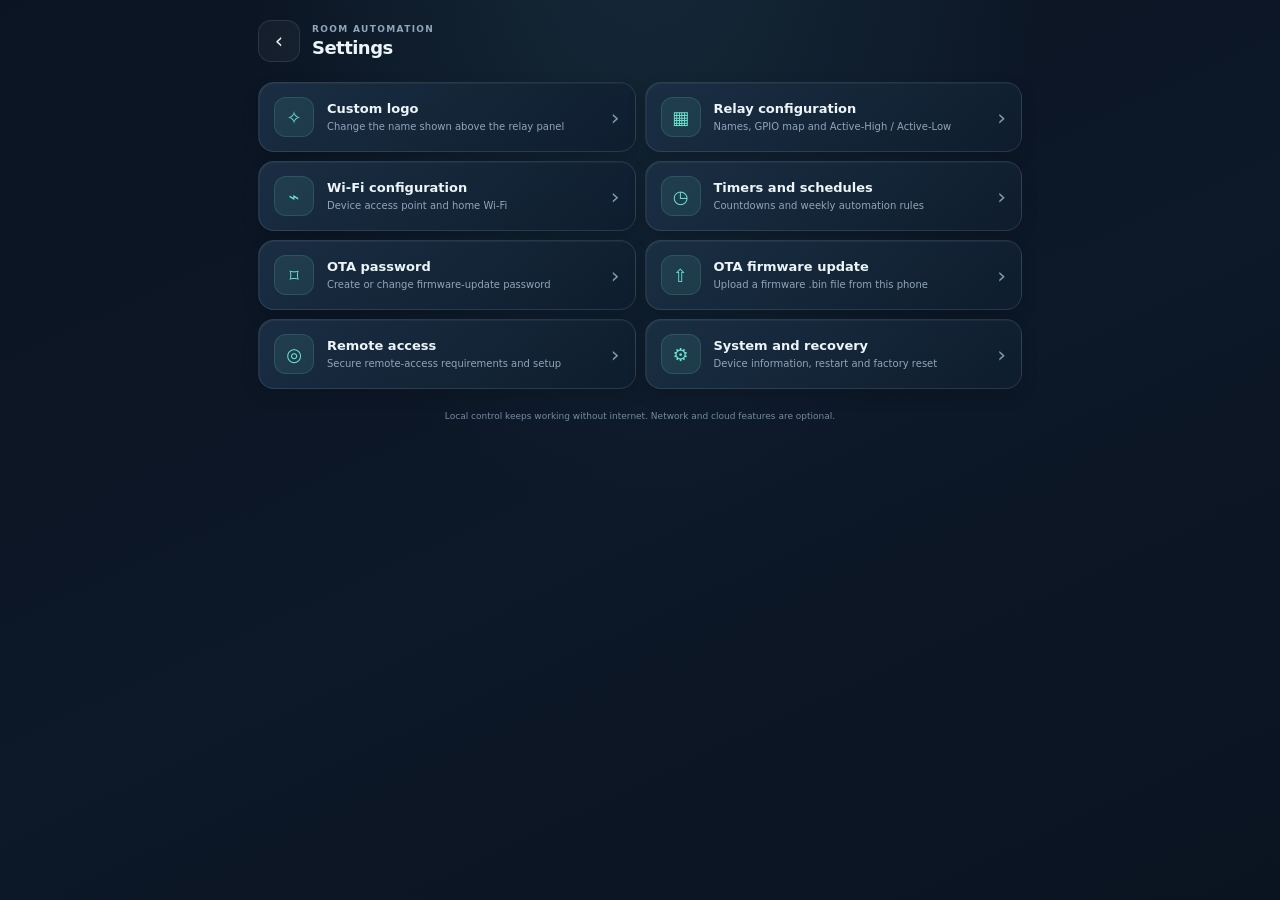
==== commit 591975a5: "Add files via upload" ====
--- a/settings.html
+++ b/settings.html
@@ -1,146 +1,376 @@
 <!doctype html>
 <html lang="en">
 <head>
-  <meta charset="utf-8"><meta name="viewport" content="width=device-width,initial-scale=1,viewport-fit=cover">
-  <meta name="theme-color" content="#0a1020"><meta name="color-scheme" content="dark">
-  <title>Settings · Room Automation</title><link rel="stylesheet" href="/style.css">
+  <meta charset="utf-8">
+  <meta name="viewport" content="width=device-width,initial-scale=1,viewport-fit=cover">
+  <meta name="theme-color" content="#0b1422">
+  <meta name="color-scheme" content="dark">
+  <title>Settings · Room Automation</title>
+  <link rel="stylesheet" href="/style.css">
 </head>
 <body>
-  <div class="ambient ambient-one"></div><div class="ambient ambient-two"></div>
-  <main class="shell">
-    <header class="topbar"><a class="brand" href="/"><span class="brand-icon">RA</span><span><small>CONTROLLER CONFIGURATION</small><strong>Device settings</strong></span></a><a class="button subtle" href="/">← Dashboard</a></header>
-    <section class="settings-intro glass"><span class="eyebrow">SYSTEM PREFERENCES</span><h1>Make it yours.</h1><p>Changes are validated and stored on the controller. Network and switch-pin changes are applied after a controlled reboot.</p></section>
-
-    <form id="settingsForm" class="settings-grid">
-      <section class="settings-card glass"><div class="form-title"><span class="eyebrow">NETWORK · ACCESS POINT</span><strong>ESP8266 Wi-Fi</strong></div>
-        <label>Access Point name<input id="apSsid" maxlength="32" required></label>
-        <label>Access Point password<input id="apPassword" type="password" maxlength="63" autocomplete="new-password" placeholder="Leave blank to keep current"></label>
-        <label>Wi-Fi channel<select id="apChannel"><option value="1">1</option><option value="2">2</option><option value="3">3</option><option value="4">4</option><option value="5">5</option><option value="6">6</option><option value="7">7</option><option value="8">8</option><option value="9">9</option><option value="10">10</option><option value="11">11</option><option value="12">12</option><option value="13">13</option></select></label>
-        <div class="form-note">AP fallback remains active even when the home router or internet is unavailable.</div>
-      </section>
-      <section class="settings-card glass"><div class="form-title"><span class="eyebrow">NETWORK · STATION</span><strong>Home router</strong></div>
-        <label>Home Wi-Fi SSID<input id="staSsid" maxlength="32" autocomplete="off" placeholder="Select or type a 2.4 GHz network"></label>
-        <label>Home Wi-Fi password<input id="staPassword" type="password" maxlength="64" autocomplete="new-password" placeholder="Blank keeps password only for same SSID"></label>
-        <button id="scanBtn" type="button" class="button subtle">⌕ Scan nearby networks</button>
-        <div id="scanList" class="scan-list"></div>
-      </section>
-      <section class="settings-card glass"><div class="form-title"><span class="eyebrow">DEVICE IDENTITY</span><strong>Relay configuration</strong></div>
-        <label>Device name<input id="deviceName" maxlength="32" required></label>
-        <label class="toggle-row"><input id="activeLow" type="checkbox"><span><strong>Active-Low relay module</strong><small>Unchecked uses Active-High logic.</small></span></label>
-        <div class="relay-name-list">
-          <label>Relay 1 · D1 / GPIO5<input id="relayName0" maxlength="23" required></label>
-          <label>Relay 2 · D2 / GPIO4<input id="relayName1" maxlength="23" required></label>
-          <label>Relay 3 · D5 / GPIO14<input id="relayName2" maxlength="23" required></label>
-          <label>Relay 4 · D6 / GPIO12<input id="relayName3" maxlength="23" required></label>
-        </div>
-      </section>
-      <section class="settings-card glass"><div class="form-title"><span class="eyebrow">PHYSICAL INPUTS</span><strong>Switch GPIO mapping</strong></div>
-        <p class="form-note">Choose one unique input pin per switch. “Disabled” ignores that physical switch.</p>
-        <p class="form-note">All four inputs start disabled until you confirm your physical wiring. GPIO0/D3 and GPIO2/D4 must stay HIGH at reset; GPIO15/D8 must stay LOW. GPIO16/D0 requires an external pull-up resistor.</p>
-        <div class="switch-map">
-          <div class="switch-row"><label for="switchPin0">Relay 1 switch</label><select id="switchPin0"><option value="-1">Disabled</option><option value="16">D0 · GPIO16</option><option value="0">D3 · GPIO0</option><option value="2">D4 · GPIO2</option><option value="15">D8 · GPIO15</option></select><select id="switchMode0" aria-label="Switch 1 mode"><option value="0">Momentary</option><option value="1">Maintained</option></select><label class="mini-toggle"><input id="switchLow0" type="checkbox" checked> Active-Low</label></div>
-          <div class="switch-row"><label for="switchPin1">Relay 2 switch</label><select id="switchPin1"><option value="-1">Disabled</option><option value="16">D0 · GPIO16</option><option value="0">D3 · GPIO0</option><option value="2">D4 · GPIO2</option><option value="15">D8 · GPIO15</option></select><select id="switchMode1" aria-label="Switch 2 mode"><option value="0">Momentary</option><option value="1">Maintained</option></select><label class="mini-toggle"><input id="switchLow1" type="checkbox" checked> Active-Low</label></div>
-          <div class="switch-row"><label for="switchPin2">Relay 3 switch</label><select id="switchPin2"><option value="-1">Disabled</option><option value="16">D0 · GPIO16</option><option value="0">D3 · GPIO0</option><option value="2">D4 · GPIO2</option><option value="15">D8 · GPIO15</option></select><select id="switchMode2" aria-label="Switch 3 mode"><option value="0">Momentary</option><option value="1">Maintained</option></select><label class="mini-toggle"><input id="switchLow2" type="checkbox" checked> Active-Low</label></div>
-          <div class="switch-row"><label for="switchPin3">Relay 4 switch</label><select id="switchPin3"><option value="-1">Disabled</option><option value="16">D0 · GPIO16</option><option value="0">D3 · GPIO0</option><option value="2">D4 · GPIO2</option><option value="15">D8 · GPIO15</option></select><select id="switchMode3" aria-label="Switch 4 mode"><option value="0">Momentary</option><option value="1">Maintained</option></select><label class="mini-toggle"><input id="switchLow3" type="checkbox"> Active-Low</label></div>
-        </div>
-        <div class="warning-note"><strong>Boot safety warning:</strong> GPIO0 (D3), GPIO2 (D4) and GPIO15 (D8) are ESP8266 boot-strap pins. Their electrical level at reset matters. Do not hold switches on these pins while powering up or resetting the board. For a fail-safe four-switch installation, use an external GPIO expander or a dedicated switch interface.</div>
-      </section>
-      <section class="settings-card glass"><div class="form-title"><span class="eyebrow">SECURITY</span><strong>OTA credentials</strong></div>
-        <p class="form-note">On first setup, leave the current password blank and create one. OTA is disabled until a password is configured.</p>
-        <label>Current OTA password<input id="oldOta" type="password" maxlength="64" autocomplete="current-password"></label>
-        <label>New OTA password<input id="newOta" type="password" minlength="8" maxlength="64" autocomplete="new-password"></label>
-        <label>Confirm new password<input id="confirmOta" type="password" minlength="8" maxlength="64" autocomplete="new-password"></label>
-        <button id="otaPassBtn" type="button" class="button primary">Update OTA password</button>
-      </section>
-      <section class="settings-card glass"><div class="form-title"><span class="eyebrow">FIRMWARE MAINTENANCE</span><strong>OTA update</strong></div>
-        <div id="otaForm"><label>OTA password<input id="otaUploadPassword" type="password" maxlength="64" autocomplete="current-password" required></label><label>Firmware binary<input id="firmware" type="file" accept=".bin,application/octet-stream" required></label><button id="otaUploadBtn" type="button" class="button primary">Upload firmware</button></div>
-        <progress id="otaProgress" max="100" value="0" hidden></progress><p id="otaStatus" class="form-note"></p>
-      </section>
-      <section class="settings-card glass danger-card"><div class="form-title"><span class="eyebrow">RECOVERY</span><strong>Factory reset</strong></div>
-        <p class="form-note">Clears Wi-Fi settings, relay state, names, switch mapping, timers and schedules. Hold D7 / GPIO13 for 10 seconds to reset using the hardware button.</p>
-        <button id="factoryBtn" type="button" class="button danger">Factory reset device</button>
-      </section>
-      <div class="settings-save"><p id="settingsMessage" class="toast" role="status" aria-live="polite"></p><button id="saveBtn" type="submit" class="button primary">Save settings & reboot</button></div>
-    </form>
-    <footer>Local configuration stays on the ESP8266 · Wi-Fi passwords are never sent back to the browser</footer>
+  <main class="settings-shell">
+    <header class="settings-header">
+      <a class="back-dashboard" href="/" aria-label="Back to dashboard">‹</a>
+      <div class="settings-heading"><small>ROOM AUTOMATION</small><strong>Settings</strong></div>
+    </header>
+
+    <section id="settingsHome" class="settings-home">
+      <div class="settings-menu" aria-label="Settings options">
+        <button class="settings-menu-item" type="button" data-open="logo"><span class="menu-icon">✧</span><span class="menu-copy"><strong>Custom logo</strong><small>Change the name shown above the relay panel</small></span><span class="menu-arrow">›</span></button>
+        <button class="settings-menu-item" type="button" data-open="relays"><span class="menu-icon">▦</span><span class="menu-copy"><strong>Relay configuration</strong><small>Names, GPIO map and Active-High / Active-Low</small></span><span class="menu-arrow">›</span></button>
+        <button class="settings-menu-item" type="button" data-open="wifi"><span class="menu-icon">⌁</span><span class="menu-copy"><strong>Wi-Fi configuration</strong><small>Device access point and home Wi-Fi</small></span><span class="menu-arrow">›</span></button>
+        <button class="settings-menu-item" type="button" data-open="automation"><span class="menu-icon">◷</span><span class="menu-copy"><strong>Timers and schedules</strong><small>Countdowns and weekly automation rules</small></span><span class="menu-arrow">›</span></button>
+        <button class="settings-menu-item" type="button" data-open="otapass"><span class="menu-icon">⌑</span><span class="menu-copy"><strong>OTA password</strong><small>Create or change firmware-update password</small></span><span class="menu-arrow">›</span></button>
+        <button class="settings-menu-item" type="button" data-open="otaupdate"><span class="menu-icon">⇧</span><span class="menu-copy"><strong>OTA firmware update</strong><small>Upload a firmware .bin file from this phone</small></span><span class="menu-arrow">›</span></button>
+        <button class="settings-menu-item" type="button" data-open="remote"><span class="menu-icon">◎</span><span class="menu-copy"><strong>Remote access</strong><small>Secure remote-access requirements and setup</small></span><span class="menu-arrow">›</span></button>
+        <button class="settings-menu-item" type="button" data-open="system"><span class="menu-icon">⚙</span><span class="menu-copy"><strong>System and recovery</strong><small>Device information, restart and factory reset</small></span><span class="menu-arrow">›</span></button>
+      </div>
+      <p class="settings-footer">Local control keeps working without internet. Network and cloud features are optional.</p>
+    </section>
+
+    <section class="settings-panel" data-panel="logo">
+      <div class="panel-top"><button class="back-button" type="button" data-back aria-label="Back">‹</button><div class="panel-title"><small>APPEARANCE</small><h1>Custom logo</h1></div></div>
+      <div class="panel-card">
+        <h2>Dashboard logo text</h2><p class="help">The logo box automatically adjusts to the text. Maximum 255 characters.</p>
+        <label class="field">Logo name<input id="logoText" type="text" maxlength="255" placeholder="My Smart Home" autocomplete="off"></label>
+        <div class="settings-button-row"><button class="action-button" type="button" id="saveLogo">Save logo</button></div>
+        <p id="logoMessage" class="message" role="status"></p>
+      </div>
+    </section>
+
+    <section class="settings-panel" data-panel="relays">
+      <div class="panel-top"><button class="back-button" type="button" data-back aria-label="Back">‹</button><div class="panel-title"><small>HARDWARE</small><h1>Relay configuration</h1></div></div>
+      <form id="relayForm">
+        <div class="panel-card">
+          <h2>Relay names and polarity</h2><p class="help">Select the correct trigger type separately for every relay module. The fixed output pins are D1, D2, D5 and D6.</p>
+          <div class="relay-config-row"><strong class="relay-config-name">Relay 1 · D1 · GPIO5</strong><label class="field">Display name<input id="relayName0" type="text" maxlength="23" required></label><label class="field">Trigger type<select id="relayPolarity0"><option value="true">Active-Low</option><option value="false">Active-High</option></select></label></div>
+          <div class="relay-config-row"><strong class="relay-config-name">Relay 2 · D2 · GPIO4</strong><label class="field">Display name<input id="relayName1" type="text" maxlength="23" required></label><label class="field">Trigger type<select id="relayPolarity1"><option value="true">Active-Low</option><option value="false">Active-High</option></select></label></div>
+          <div class="relay-config-row"><strong class="relay-config-name">Relay 3 · D5 · GPIO14</strong><label class="field">Display name<input id="relayName2" type="text" maxlength="23" required></label><label class="field">Trigger type<select id="relayPolarity2"><option value="true">Active-Low</option><option value="false">Active-High</option></select></label></div>
+          <div class="relay-config-row"><strong class="relay-config-name">Relay 4 · D6 · GPIO12</strong><label class="field">Display name<input id="relayName3" type="text" maxlength="23" required></label><label class="field">Trigger type<select id="relayPolarity3"><option value="true">Active-Low</option><option value="false">Active-High</option></select></label></div>
+          <p class="form-note">Active-Low means the relay turns ON when its GPIO output is LOW. Active-High means it turns ON when the output is HIGH.</p>
+        </div>
+        <div class="panel-card">
+          <h2>Physical switch inputs</h2><p class="help">Switch input mapping is optional. Disabled by default until the physical wiring is checked.</p>
+          <div class="switch-config-row"><label class="field">Relay 1 switch GPIO<select id="switchPin0"><option value="-1">Disabled</option><option value="16">D0 · GPIO16</option><option value="0">D3 · GPIO0</option><option value="2">D4 · GPIO2</option><option value="15">D8 · GPIO15</option></select></label><label class="field">Switch type<select id="switchMode0"><option value="0">Momentary</option><option value="1">Maintained</option></select></label></div>
+          <label class="toggle-line"><input id="switchLow0" type="checkbox" checked> Relay 1 switch is Active-Low</label>
+          <div class="switch-config-row"><label class="field">Relay 2 switch GPIO<select id="switchPin1"><option value="-1">Disabled</option><option value="16">D0 · GPIO16</option><option value="0">D3 · GPIO0</option><option value="2">D4 · GPIO2</option><option value="15">D8 · GPIO15</option></select></label><label class="field">Switch type<select id="switchMode1"><option value="0">Momentary</option><option value="1">Maintained</option></select></label></div>
+          <label class="toggle-line"><input id="switchLow1" type="checkbox" checked> Relay 2 switch is Active-Low</label>
+          <div class="switch-config-row"><label class="field">Relay 3 switch GPIO<select id="switchPin2"><option value="-1">Disabled</option><option value="16">D0 · GPIO16</option><option value="0">D3 · GPIO0</option><option value="2">D4 · GPIO2</option><option value="15">D8 · GPIO15</option></select></label><label class="field">Switch type<select id="switchMode2"><option value="0">Momentary</option><option value="1">Maintained</option></select></label></div>
+          <label class="toggle-line"><input id="switchLow2" type="checkbox" checked> Relay 3 switch is Active-Low</label>
+          <div class="switch-config-row"><label class="field">Relay 4 switch GPIO<select id="switchPin3"><option value="-1">Disabled</option><option value="16">D0 · GPIO16</option><option value="0">D3 · GPIO0</option><option value="2">D4 · GPIO2</option><option value="15">D8 · GPIO15</option></select></label><label class="field">Switch type<select id="switchMode3"><option value="0">Momentary</option><option value="1">Maintained</option></select></label></div>
+          <label class="toggle-line"><input id="switchLow3" type="checkbox" checked> Relay 4 switch is Active-Low</label>
+          <div class="warning-note"><strong>Important:</strong> GPIO0 (D3), GPIO2 (D4) and GPIO15 (D8) are ESP8266 boot pins. Incorrect voltage during startup can prevent the board from booting. Never connect mains voltage directly to GPIO.</div>
+        </div>
+        <div class="settings-button-row"><button class="action-button" type="submit">Save relay configuration</button></div>
+        <p id="relayMessage" class="message" role="status"></p>
+      </form>
+    </section>
+
+    <section class="settings-panel" data-panel="wifi">
+      <div class="panel-top"><button class="back-button" type="button" data-back aria-label="Back">‹</button><div class="panel-title"><small>CONNECTIVITY</small><h1>Wi-Fi configuration</h1></div></div>
+      <form id="wifiForm">
+        <div class="panel-card">
+          <h2>ESP8266 access point</h2><p class="help">Your phone can connect directly to this network for local control.</p>
+          <label class="field">Access point name (SSID)<input id="apSsid" type="text" maxlength="32" required></label>
+          <label class="field">New access point password<input id="apPassword" type="password" maxlength="63" placeholder="Leave blank to keep current" autocomplete="new-password"></label>
+          <label class="field">Wi-Fi channel<select id="apChannel"><option value="1">Channel 1</option><option value="2">Channel 2</option><option value="3">Channel 3</option><option value="4">Channel 4</option><option value="5">Channel 5</option><option value="6">Channel 6</option><option value="7">Channel 7</option><option value="8">Channel 8</option><option value="9">Channel 9</option><option value="10">Channel 10</option><option value="11">Channel 11</option><option value="12">Channel 12</option><option value="13">Channel 13</option></select></label>
+        </div>
+        <div class="panel-card">
+          <h2>Connect to home Wi-Fi</h2><p class="help">When connected, the status on the main dashboard will turn green and show Online.</p>
+          <div class="settings-button-row"><button id="scanBtn" class="action-button secondary" type="button">Scan nearby networks</button></div><div id="scanList" class="scan-list"></div>
+          <label class="field">Home Wi-Fi name (SSID)<input id="staSsid" type="text" maxlength="32" autocomplete="off"></label>
+          <label class="field">Home Wi-Fi password<input id="staPassword" type="password" maxlength="64" placeholder="Leave blank to keep current" autocomplete="new-password"></label>
+        </div>
+        <div class="panel-card">
+          <h2>Device network name</h2>
+          <label class="field">Hostname<input id="deviceName" type="text" maxlength="32" required></label>
+          <p class="form-note">Use English letters, numbers and hyphens only. Example: room-automation</p>
+        </div>
+        <div class="settings-button-row"><button class="action-button" type="submit">Save Wi-Fi settings</button></div>
+        <p id="wifiMessage" class="message" role="status"></p>
+      </form>
+    </section>
+
+    <section class="settings-panel" data-panel="automation">
+      <div class="panel-top"><button class="back-button" type="button" data-back aria-label="Back">‹</button><div class="panel-title"><small>AUTOMATION</small><h1>Timers and schedules</h1></div></div>
+      <div class="panel-card"><h2>Countdown timers</h2><p id="clockStatus" class="help">Checking device clock…</p>
+        <div class="timer-grid">
+          <div class="timer-box" data-timer="0"><strong id="timerName0">Relay 1</strong><span class="timer-status">No timer</span><label class="field">Hours<input class="timer-hours" type="number" min="0" max="720" value="0" inputmode="numeric"></label><label class="field">Minutes<input class="timer-minutes" type="number" min="0" max="59" value="1" inputmode="numeric"></label><label class="field">After countdown<select class="timer-action"><option value="false">Turn OFF</option><option value="true">Turn ON</option></select></label><div class="timer-actions"><button class="action-button timer-start" type="button">Start</button><button class="action-button secondary timer-cancel" type="button">Cancel</button></div></div>
+          <div class="timer-box" data-timer="1"><strong id="timerName1">Relay 2</strong><span class="timer-status">No timer</span><label class="field">Hours<input class="timer-hours" type="number" min="0" max="720" value="0" inputmode="numeric"></label><label class="field">Minutes<input class="timer-minutes" type="number" min="0" max="59" value="1" inputmode="numeric"></label><label class="field">After countdown<select class="timer-action"><option value="false">Turn OFF</option><option value="true">Turn ON</option></select></label><div class="timer-actions"><button class="action-button timer-start" type="button">Start</button><button class="action-button secondary timer-cancel" type="button">Cancel</button></div></div>
+          <div class="timer-box" data-timer="2"><strong id="timerName2">Relay 3</strong><span class="timer-status">No timer</span><label class="field">Hours<input class="timer-hours" type="number" min="0" max="720" value="0" inputmode="numeric"></label><label class="field">Minutes<input class="timer-minutes" type="number" min="0" max="59" value="1" inputmode="numeric"></label><label class="field">After countdown<select class="timer-action"><option value="false">Turn OFF</option><option value="true">Turn ON</option></select></label><div class="timer-actions"><button class="action-button timer-start" type="button">Start</button><button class="action-button secondary timer-cancel" type="button">Cancel</button></div></div>
+          <div class="timer-box" data-timer="3"><strong id="timerName3">Relay 4</strong><span class="timer-status">No timer</span><label class="field">Hours<input class="timer-hours" type="number" min="0" max="720" value="0" inputmode="numeric"></label><label class="field">Minutes<input class="timer-minutes" type="number" min="0" max="59" value="1" inputmode="numeric"></label><label class="field">After countdown<select class="timer-action"><option value="false">Turn OFF</option><option value="true">Turn ON</option></select></label><div class="timer-actions"><button class="action-button timer-start" type="button">Start</button><button class="action-button secondary timer-cancel" type="button">Cancel</button></div></div>
+        </div>
+      </div>
+      <div class="panel-card"><h2>Weekly schedules</h2><p class="help">Up to 8 rules. Schedules run locally and require the device clock to sync while connected to Wi-Fi with internet.</p>
+        <form id="scheduleForm">
+          <label class="field">Relay<select id="scheduleRelay"><option value="0">Relay 1</option><option value="1">Relay 2</option><option value="2">Relay 3</option><option value="3">Relay 4</option></select></label>
+          <label class="field">Action<select id="scheduleAction"><option value="true">Turn ON</option><option value="false">Turn OFF</option></select></label>
+          <label class="field">Time<input id="scheduleTime" type="time" value="07:00" required></label>
+          <div class="field">Repeat days<div class="schedule-days"><label><input type="checkbox" value="0" checked>Sun</label><label><input type="checkbox" value="1" checked>Mon</label><label><input type="checkbox" value="2" checked>Tue</label><label><input type="checkbox" value="3" checked>Wed</label><label><input type="checkbox" value="4" checked>Thu</label><label><input type="checkbox" value="5" checked>Fri</label><label><input type="checkbox" value="6" checked>Sat</label></div></div>
+          <div class="settings-button-row"><button class="action-button" type="submit">Save weekly schedule</button></div>
+        </form>
+        <div id="scheduleItems" class="schedule-items"><p class="form-note">No schedules set.</p></div>
+        <p id="automationMessage" class="message" role="status"></p>
+      </div>
+    </section>
+
+    <section class="settings-panel" data-panel="otapass">
+      <div class="panel-top"><button class="back-button" type="button" data-back aria-label="Back">‹</button><div class="panel-title"><small>SECURITY</small><h1>OTA password</h1></div></div>
+      <div class="panel-card"><h2>Set firmware update password</h2><p class="help">OTA remains disabled until a password is created. Use 8–64 characters. The saved password is never shown back on this page.</p>
+        <label class="field">Current OTA password<input id="oldOta" type="password" maxlength="64" autocomplete="current-password"></label>
+        <label class="field">New OTA password<input id="newOta" type="password" minlength="8" maxlength="64" autocomplete="new-password"></label>
+        <label class="field">Confirm new password<input id="confirmOta" type="password" minlength="8" maxlength="64" autocomplete="new-password"></label>
+        <div class="settings-button-row"><button id="otaPassBtn" class="action-button" type="button">Save OTA password</button></div><p id="otaPassMessage" class="message" role="status"></p>
+      </div>
+    </section>
+
+    <section class="settings-panel" data-panel="otaupdate">
+      <div class="panel-top"><button class="back-button" type="button" data-back aria-label="Back">‹</button><div class="panel-title"><small>MAINTENANCE</small><h1>OTA firmware update</h1></div></div>
+      <div class="panel-card"><h2>Install new firmware</h2><p class="help">Select firmware.bin built for this exact ESP8266 board. Do not upload littlefs.bin in this form.</p>
+        <label class="field">OTA password<input id="otaUploadPassword" type="password" maxlength="64" autocomplete="current-password"></label>
+        <label class="field">Firmware file<input id="firmware" type="file" accept=".bin,application/octet-stream"></label>
+        <div class="settings-button-row"><button id="otaUploadBtn" class="action-button" type="button">Upload firmware</button></div>
+        <progress id="otaProgress" max="100" value="0" hidden></progress><p id="otaStatus" class="message" role="status"></p>
+      </div>
+    </section>
+
+    <section class="settings-panel" data-panel="remote">
+      <div class="panel-top"><button class="back-button" type="button" data-back aria-label="Back">‹</button><div class="panel-title"><small>NETWORK ACCESS</small><h1>Remote access</h1></div></div>
+      <div class="panel-card"><div class="remote-status"><i></i><strong>Remote tunnel not configured</strong></div>
+        <p class="help" style="margin-top:12px">The ESP8266 web server currently provides local-network access. It cannot safely create a public HTTPS tunnel by itself. Do not expose its HTTP port 80 directly to the internet.</p>
+        <h2>Safe remote-access method</h2>
+        <ol class="remote-steps"><li>Use a VPN-capable home router, or a small always-on gateway on the same home network.</li><li>Run a private VPN such as Tailscale on that router or gateway.</li><li>Connect your phone to the same private VPN when away from home.</li><li>Open the ESP8266's home-network IP address in the browser. Local control continues to work when internet is unavailable.</li></ol>
+        <div class="warning-note"><strong>Why this is not enabled automatically:</strong> direct port forwarding would expose an unencrypted local control page and firmware-update endpoint to the public internet. A proper remote gateway needs separate VPN/tunnel credentials and a trusted endpoint.</div>
+        <p class="form-note">The dashboard remains local-only until a separate secure gateway is configured. This menu does not claim that remote control is already active.</p>
+      </div>
+    </section>
+
+    <section class="settings-panel" data-panel="system">
+      <div class="panel-top"><button class="back-button" type="button" data-back aria-label="Back">‹</button><div class="panel-title"><small>DEVICE</small><h1>System and recovery</h1></div></div>
+      <div class="panel-card"><h2>Device status</h2><div class="field-grid"><div><p class="form-note">Firmware</p><strong id="systemVersion">—</strong></div><div><p class="form-note">Local access point</p><strong id="systemApIp">—</strong></div><div><p class="form-note">Home Wi-Fi</p><strong id="systemWifi">—</strong></div><div><p class="form-note">Free memory</p><strong id="systemHeap">—</strong></div></div></div>
+      <div class="panel-card"><h2>Restart controller</h2><p class="help">Restart the ESP8266 without deleting its saved settings.</p><button id="rebootBtn" class="action-button secondary" type="button">Restart device</button><p id="systemMessage" class="message" role="status"></p></div>
+      <div class="panel-card"><h2>Factory reset</h2><p class="help">Clears saved Wi-Fi credentials, relay settings, names, timers, schedules and OTA password.</p><button id="factoryBtn" class="action-button danger" type="button">Factory reset</button></div>
+    </section>
   </main>
-  <script>
-    const $ = (id) => document.getElementById(id);
-    const api = async (url, options = {}) => {
-      const response = await fetch(url, { cache: 'no-store', ...options });
-      let data = {}; try { data = await response.json(); } catch (_) {}
-      if (!response.ok) throw new Error(data.error || `Request failed (${response.status})`);
-      return data;
-    };
-    function message(text, ok = true) { $('settingsMessage').textContent = text; $('settingsMessage').className = `toast ${ok ? 'ok' : 'error'}`; }
-    async function loadSettings() {
-      const data = await api('/api/settings');
-      $('apSsid').value = data.apSsid || ''; $('apChannel').value = String(data.apChannel || 6);
-      $('staSsid').value = data.staSsid || ''; $('deviceName').value = data.deviceName || '';
-      $('otaStatus').textContent = data.otaConfigured ? 'OTA password is configured. Firmware upload is enabled.' : 'OTA is disabled until you create a password above.';
-      $('activeLow').checked = !!data.relayActiveLow;
-      for (let i = 0; i < 4; i += 1) {
-        $(`relayName${i}`).value = data.relayNames?.[i] || `Relay ${i + 1}`;
-        $(`switchPin${i}`).value = String(data.switchPins?.[i] ?? -1);
-        $(`switchLow${i}`).checked = !!data.switchActiveLow?.[i];
-        $(`switchMode${i}`).value = String(data.switchMode?.[i] ?? 0);
-      }
-    }
-    $('settingsForm').addEventListener('submit', async (event) => {
-      event.preventDefault(); const button = $('saveBtn'); button.disabled = true;
-      const relayNames = [0,1,2,3].map(i => $(`relayName${i}`).value.trim());
-      const switchPins = [0,1,2,3].map(i => Number($(`switchPin${i}`).value));
-      const switchActiveLow = [0,1,2,3].map(i => $(`switchLow${i}`).checked);
-      const switchMode = [0,1,2,3].map(i => Number($(`switchMode${i}`).value));
-      if (new Set(switchPins.filter(pin => pin !== -1)).size !== switchPins.filter(pin => pin !== -1).length) { message('A switch GPIO cannot be assigned more than once.', false); button.disabled = false; return; }
-      try {
-        const data = await api('/api/settings', { method: 'POST', headers: { 'Content-Type': 'application/json' }, body: JSON.stringify({
-          apSsid: $('apSsid').value.trim(), apPassword: $('apPassword').value, apChannel: Number($('apChannel').value),
-          staSsid: $('staSsid').value.trim(), staPassword: $('staPassword').value, deviceName: $('deviceName').value.trim(),
-          relayActiveLow: $('activeLow').checked, relayNames, switchPins, switchActiveLow, switchMode
-        }) });
-        message(data.message || 'Settings saved. Rebooting…');
-      } catch (error) { message(error.message, false); }
-      finally { button.disabled = false; }
+
+<script>
+'use strict';
+const $ = (id) => document.getElementById(id);
+const api = async (url, options = {}) => {
+  const response = await fetch(url, { cache: 'no-store', ...options });
+  let data = {}; try { data = await response.json(); } catch (_) {}
+  if (!response.ok) throw new Error(data.error || `Request failed (${response.status})`);
+  return data;
+};
+function message(id, text, ok = true) { const node = $(id); node.textContent = text || ''; node.classList.toggle('error', !ok); }
+const postJson = (url, body) => api(url, { method: 'POST', headers: { 'Content-Type': 'application/json' }, body: JSON.stringify(body) });
+
+// The settings menu behaves like a compact slide-based app: one category is
+// visible at a time and every category has its own back control.
+function openPanel(name) {
+  $('settingsHome').style.display = 'none';
+  document.querySelectorAll('[data-panel]').forEach((panel) => {
+    panel.classList.remove('visible'); panel.style.display = 'none';
+  });
+  const panel = document.querySelector(`[data-panel="${name}"]`);
+  if (!panel) return;
+  panel.style.display = 'block';
+  requestAnimationFrame(() => panel.classList.add('visible'));
+  if (name === 'automation') refreshAutomation();
+  if (name === 'system') refreshSystem();
+}
+function showMenu() {
+  const current = document.querySelector('[data-panel].visible');
+  if (current) {
+    current.classList.remove('visible');
+    current.style.animation = 'slideOut .18s ease both';
+    window.setTimeout(() => { current.style.display = 'none'; current.style.animation = ''; $('settingsHome').style.display = 'block'; }, 170);
+  } else $('settingsHome').style.display = 'block';
+}
+document.querySelectorAll('[data-open]').forEach((button) => button.addEventListener('click', () => openPanel(button.dataset.open)));
+document.querySelectorAll('[data-back]').forEach((button) => button.addEventListener('click', showMenu));
+
+let loaded = {};
+async function loadSettings() {
+  loaded = await api('/api/settings');
+  $('logoText').value = loaded.logoText || 'Room Automation';
+  $('apSsid').value = loaded.apSsid || '';
+  $('apChannel').value = String(loaded.apChannel || 6);
+  $('staSsid').value = loaded.staSsid || '';
+  $('deviceName').value = loaded.deviceName || 'room-automation';
+  $('otaStatus').textContent = loaded.otaConfigured ? 'OTA password is configured.' : 'OTA is disabled until you create an OTA password.';
+  for (let i = 0; i < 4; i += 1) {
+    $(`relayName${i}`).value = loaded.relayNames?.[i] || `Relay ${i + 1}`;
+    $(`relayPolarity${i}`).value = String(loaded.relayActiveLow?.[i] ?? true);
+    $(`switchPin${i}`).value = String(loaded.switchPins?.[i] ?? -1);
+    $(`switchLow${i}`).checked = !!loaded.switchActiveLow?.[i];
+    $(`switchMode${i}`).value = String(loaded.switchMode?.[i] ?? 0);
+  }
+}
+function settingsPayload() {
+  const relayNames = [0,1,2,3].map(i => $(`relayName${i}`).value.trim());
+  const relayActiveLow = [0,1,2,3].map(i => $(`relayPolarity${i}`).value === 'true');
+  const switchPins = [0,1,2,3].map(i => Number($(`switchPin${i}`).value));
+  const switchActiveLow = [0,1,2,3].map(i => $(`switchLow${i}`).checked);
+  const switchMode = [0,1,2,3].map(i => Number($(`switchMode${i}`).value));
+  if (relayNames.some((name) => !name || name.length > 23)) throw new Error('Each relay name must be 1 to 23 characters.');
+  if (new Set(switchPins.filter(pin => pin !== -1)).size !== switchPins.filter(pin => pin !== -1).length) throw new Error('A switch GPIO cannot be assigned more than once.');
+  return {
+    logoText: $('logoText').value.trim() || 'Room Automation',
+    apSsid: $('apSsid').value.trim(), apPassword: $('apPassword').value,
+    apChannel: Number($('apChannel').value), staSsid: $('staSsid').value.trim(),
+    staPassword: $('staPassword').value, deviceName: $('deviceName').value.trim(),
+    relayNames, relayActiveLow, switchPins, switchActiveLow, switchMode
+  };
+}
+async function saveAllSettings(targetMessage) {
+  const data = await postJson('/api/settings', settingsPayload());
+  message(targetMessage, data.message || 'Saved. Restarting device…');
+}
+$('saveLogo').addEventListener('click', async () => {
+  try { await saveAllSettings('logoMessage'); }
+  catch (error) { message('logoMessage', error.message, false); }
+});
+$('relayForm').addEventListener('submit', async (event) => {
+  event.preventDefault();
+  try { await saveAllSettings('relayMessage'); }
+  catch (error) { message('relayMessage', error.message, false); }
+});
+$('wifiForm').addEventListener('submit', async (event) => {
+  event.preventDefault();
+  try { await saveAllSettings('wifiMessage'); }
+  catch (error) { message('wifiMessage', error.message, false); }
+});
+
+$('scanBtn').addEventListener('click', async () => {
+  const button = $('scanBtn'), box = $('scanList'); button.disabled = true; box.textContent = 'Scanning nearby 2.4 GHz networks…';
+  try {
+    const networks = await api('/api/wifi/scan'); box.replaceChildren();
+    if (!networks.length) { box.textContent = 'No networks found.'; return; }
+    networks.forEach((network) => {
+      const item = document.createElement('button'); item.type = 'button'; item.className = 'scan-item';
+      const name = document.createElement('strong'); name.textContent = network.ssid || 'Hidden network';
+      const info = document.createElement('small'); info.textContent = `${network.rssi} dBm · Ch ${network.channel}${network.secure ? ' · secured' : ' · open'}`;
+      item.append(name, info); item.addEventListener('click', () => { $('staSsid').value = network.ssid || ''; $('staPassword').focus(); }); box.appendChild(item);
     });
-    $('scanBtn').addEventListener('click', async () => {
-      const button = $('scanBtn'), box = $('scanList'); button.disabled = true; box.textContent = 'Scanning 2.4 GHz networks…';
-      try {
-        const networks = await api('/api/wifi/scan'); box.replaceChildren();
-        if (!networks.length) { box.textContent = 'No networks found.'; return; }
-        networks.forEach((network) => {
-          const item = document.createElement('button'); item.type = 'button'; item.className = 'scan-item';
-          const name = document.createElement('strong'); name.textContent = network.ssid || 'Hidden network';
-          const info = document.createElement('small'); info.textContent = `${network.rssi} dBm · Ch ${network.channel}${network.secure ? ' · secured' : ' · open'}`;
-          item.append(name, info); item.addEventListener('click', () => { if (network.ssid) { $('staSsid').value = network.ssid; $('staPassword').focus(); } else { $('staSsid').focus(); } }); box.appendChild(item);
-        });
-      } catch (error) { box.textContent = error.message; }
-      finally { button.disabled = false; }
+  } catch (error) { box.textContent = error.message; }
+  finally { button.disabled = false; }
+});
+
+$('otaPassBtn').addEventListener('click', async () => {
+  try {
+    const data = await postJson('/api/ota/password', { oldPassword: $('oldOta').value, newPassword: $('newOta').value, confirmPassword: $('confirmOta').value });
+    message('otaPassMessage', data.message || 'OTA password saved.');
+    $('oldOta').value = ''; $('newOta').value = ''; $('confirmOta').value = '';
+  } catch (error) { message('otaPassMessage', error.message, false); }
+});
+$('otaUploadBtn').addEventListener('click', () => {
+  const file = $('firmware').files[0], password = $('otaUploadPassword').value;
+  if (!file || !password) { message('otaStatus', 'Select firmware.bin and enter the OTA password.', false); return; }
+  const progress = $('otaProgress'); progress.hidden = false; progress.value = 0; message('otaStatus', 'Uploading firmware…');
+  const request = new XMLHttpRequest();
+  request.open('POST', `/api/ota/upload?password=${encodeURIComponent(password)}`);
+  request.upload.onprogress = (event) => { if (event.lengthComputable) progress.value = event.loaded / event.total * 100; };
+  request.onload = () => {
+    let data = {}; try { data = JSON.parse(request.responseText); } catch (_) {}
+    if (request.status >= 200 && request.status < 300) { progress.value = 100; message('otaStatus', data.message || 'Firmware accepted. Device is rebooting…'); }
+    else message('otaStatus', data.error || 'OTA update rejected.', false);
+  };
+  request.onerror = () => message('otaStatus', 'Network error during OTA upload.', false);
+  const payload = new FormData(); payload.append('firmware', file, file.name); request.send(payload);
+});
+
+function duration(seconds) {
+  const s = Math.max(0, Number(seconds) || 0), d = Math.floor(s / 86400), h = Math.floor(s % 86400 / 3600), m = Math.floor(s % 3600 / 60), sec = s % 60;
+  return d ? `${d}d ${h}h ${m}m` : `${String(h).padStart(2,'0')}:${String(m).padStart(2,'0')}:${String(sec).padStart(2,'0')}`;
+}
+let currentRelayNames = ['Relay 1','Relay 2','Relay 3','Relay 4'];
+async function refreshAutomation() {
+  try {
+    const data = await api('/api/automation');
+    $('clockStatus').textContent = data.timeSynced ? `Clock synchronized · ${data.localTime || 'IST'}` : 'Clock not synchronized · weekly schedules paused';
+    const names = currentRelayNames;
+    const settings = await api('/api/state');
+    if (Array.isArray(settings.relayNames)) currentRelayNames = settings.relayNames;
+    for (let i = 0; i < 4; i += 1) $(`timerName${i}`).textContent = currentRelayNames[i] || names[i];
+    [...$('scheduleRelay').options].forEach(option => { option.textContent = currentRelayNames[Number(option.value)] || `Relay ${Number(option.value)+1}`; });
+    (data.timers || []).forEach((timer) => {
+      const box = document.querySelector(`[data-timer="${timer.relay}"]`);
+      const status = $('.timer-status', box);
+      status.textContent = timer.enabled ? `${duration(timer.remainingSec)} · then ${timer.action ? 'ON' : 'OFF'}` : 'No timer';
+      status.classList.toggle('running', !!timer.enabled);
     });
-    $('otaPassBtn').addEventListener('click', async () => {
-      try { const data = await api('/api/ota/password', { method: 'POST', headers: { 'Content-Type': 'application/json' }, body: JSON.stringify({ oldPassword: $('oldOta').value, newPassword: $('newOta').value, confirmPassword: $('confirmOta').value }) }); message(data.message || 'OTA password updated.'); }
-      catch (error) { message(error.message, false); }
-    });
-    $('otaUploadBtn').addEventListener('click', () => {
-      const file = $('firmware').files[0];
-      const password = $('otaUploadPassword').value;
-      if (!file || !password) { $('otaStatus').textContent = 'Select a firmware file and enter the OTA password.'; return; }
-      const progress = $('otaProgress'); progress.hidden = false; progress.value = 0; $('otaStatus').textContent = 'Uploading…';
-      const request = new XMLHttpRequest();
-      request.open('POST', `/api/ota/upload?password=${encodeURIComponent(password)}`);
-      request.upload.onprogress = (e) => { if (e.lengthComputable) progress.value = (e.loaded / e.total) * 100; };
-      request.onload = () => { let data = {}; try { data = JSON.parse(request.responseText); } catch (_) {} if (request.status >= 200 && request.status < 300) { progress.value = 100; $('otaStatus').textContent = data.message || 'Update accepted. Rebooting…'; } else $('otaStatus').textContent = data.error || 'OTA update rejected.'; };
-      request.onerror = () => { $('otaStatus').textContent = 'Network error during OTA upload.'; };
-      const payload = new FormData();
-      payload.append('firmware', file, file.name);
-      request.send(payload);
-    });
-    $('factoryBtn').addEventListener('click', async () => {
-      if (window.prompt('Type RESET to confirm factory reset') !== 'RESET') return;
-      try { const data = await api('/api/factory-reset', { method: 'POST', headers: { 'Content-Type': 'application/x-www-form-urlencoded' }, body: 'confirm=RESET' }); message(data.message || 'Factory reset complete.'); }
-      catch (error) { message(error.message, false); }
-    });
-    loadSettings().catch(error => message(`Could not load settings: ${error.message}`, false));
-  </script>
+    renderSchedules(data.schedules || []);
+  } catch (error) { message('automationMessage', error.message, false); }
+}
+function renderSchedules(items) {
+  const box = $('scheduleItems'); box.replaceChildren();
+  if (!items.length) { const p = document.createElement('p'); p.className='form-note'; p.textContent='No schedules set.'; box.appendChild(p); return; }
+  const days = ['Sun','Mon','Tue','Wed','Thu','Fri','Sat'];
+  items.forEach((item) => {
+    const row = document.createElement('div'); row.className='schedule-item';
+    const info = document.createElement('div'), title=document.createElement('strong'), meta=document.createElement('small');
+    title.textContent = `${currentRelayNames[item.relay] || `Relay ${item.relay+1}`} · ${item.action ? 'ON' : 'OFF'}`;
+    meta.textContent = `${String(Math.floor(item.minuteOfDay/60)).padStart(2,'0')}:${String(item.minuteOfDay%60).padStart(2,'0')} · ${days.filter((_,i)=>item.daysMask & (1<<i)).join(' ')}`;
+    info.append(title,meta);
+    const remove=document.createElement('button'); remove.type='button'; remove.className='remove-rule'; remove.textContent='Remove';
+    remove.addEventListener('click', async () => { try { await api('/api/schedule',{method:'DELETE',headers:{'Content-Type':'application/json'},body:JSON.stringify({slot:item.slot})}); await refreshAutomation(); message('automationMessage','Schedule removed.'); } catch(error) { message('automationMessage',error.message,false); } });
+    row.append(info,remove); box.appendChild(row);
+  });
+}
+document.querySelectorAll('[data-timer]').forEach((box) => {
+  const relay = Number(box.dataset.timer);
+  $('.timer-start', box).addEventListener('click', async () => {
+    const hours = Number($('.timer-hours',box).value), minutes = Number($('.timer-minutes',box).value), seconds = hours*3600 + minutes*60;
+    const action = $('.timer-action',box).value === 'true';
+    if (!Number.isInteger(hours)||hours<0||hours>720||!Number.isInteger(minutes)||minutes<0||minutes>59||seconds<1||seconds>2592000) { message('automationMessage','Enter a timer from 1 minute to 30 days.',false); return; }
+    try { await postJson('/api/timer',{relay,seconds,action}); await refreshAutomation(); message('automationMessage',`Timer saved for ${currentRelayNames[relay]}.`); }
+    catch(error) { message('automationMessage',error.message,false); }
+  });
+  $('.timer-cancel', box).addEventListener('click', async () => { try { await postJson('/api/timer',{relay,seconds:0,action:false}); await refreshAutomation(); message('automationMessage','Timer cancelled.'); } catch(error) { message('automationMessage',error.message,false); } });
+});
+$('scheduleForm').addEventListener('submit', async (event) => {
+  event.preventDefault();
+  const [hour,minute] = $('scheduleTime').value.split(':').map(Number);
+  const daysMask = [...document.querySelectorAll('.schedule-days input:checked')].reduce((mask,input)=>mask | (1<<Number(input.value)),0);
+  if (!Number.isInteger(hour)||!Number.isInteger(minute)||daysMask===0) { message('automationMessage','Choose a valid time and at least one day.',false); return; }
+  try {
+    const existing = await api('/api/automation'), used = new Set((existing.schedules||[]).map(rule=>rule.slot));
+    let slot=-1; for(let i=0;i<8;i+=1) if(!used.has(i)){slot=i;break;}
+    if(slot<0) throw new Error('All 8 schedule places are in use. Remove one first.');
+    await postJson('/api/schedule',{slot,relay:Number($('scheduleRelay').value),action:$('scheduleAction').value==='true',daysMask,minuteOfDay:hour*60+minute,enabled:true});
+    await refreshAutomation(); message('automationMessage','Weekly schedule saved.');
+  } catch(error) { message('automationMessage',error.message,false); }
+});
+
+async function refreshSystem() {
+  try {
+    const data = await api('/api/state');
+    $('systemVersion').textContent = data.version || '—'; $('systemApIp').textContent = data.apIp || '—';
+    $('systemWifi').textContent = data.wifiConnected ? `Online · ${data.ip}` : 'Offline';
+    $('systemHeap').textContent = Number(data.heap) ? `${Number(data.heap).toLocaleString()} bytes` : '—';
+  } catch (_) { $('systemWifi').textContent = 'Status unavailable'; }
+}
+$('rebootBtn').addEventListener('click', async () => {
+  if (!window.confirm('Restart the ESP8266 now?')) return;
+  try { await api('/api/reboot',{method:'POST'}); message('systemMessage','Restarting…'); } catch(error) { message('systemMessage',error.message,false); }
+});
+$('factoryBtn').addEventListener('click', async () => {
+  if (window.prompt('Type RESET to confirm factory reset') !== 'RESET') return;
+  try { const data = await api('/api/factory-reset',{method:'POST',headers:{'Content-Type':'application/x-www-form-urlencoded'},body:'confirm=RESET'}); message('systemMessage',data.message||'Factory reset started.'); }
+  catch(error) { message('systemMessage',error.message,false); }
+});
+
+// Only inputs, textareas and selects can be selected/copied. All explanatory
+// text and labels remain non-selectable, including Android long-press.
+const editable = (target) => !!target.closest('input,textarea,select,[contenteditable="true"]');
+document.addEventListener('contextmenu',(event)=>{if(!editable(event.target))event.preventDefault();});
+document.addEventListener('selectstart',(event)=>{if(!editable(event.target))event.preventDefault();});
+document.addEventListener('copy',(event)=>{if(!editable(event.target))event.preventDefault();});
+
+loadSettings().catch(error => message('logoMessage',`Could not load settings: ${error.message}`,false));
+window.setInterval(() => { if (document.querySelector('[data-panel="automation"].visible')) refreshAutomation(); }, 5000);
+</script>
 </body>
 </html>
--- a/style.css
+++ b/style.css
@@ -1 +1,13 @@
-:root{color-scheme:dark;--bg:#090f1d;--panel:#111b2c;--panel-2:#152238;--text:#f4f7ff;--muted:#91a2bc;--line:rgba(166,190,225,.13);--blue:#69d8f4;--violet:#9b91ff;--green:#57e1a0;--red:#ff7f9b;--shadow:0 20px 55px rgba(0,0,0,.24);font-family:Inter,ui-sans-serif,system-ui,-apple-system,BlinkMacSystemFont,"Segoe UI",sans-serif}*{box-sizing:border-box}html{min-height:100%;background:var(--bg)}body{margin:0;min-height:100vh;color:var(--text);background:radial-gradient(circle at 14% 0%,rgba(66,190,231,.09),transparent 33%),radial-gradient(circle at 90% 8%,rgba(133,111,255,.10),transparent 30%),var(--bg)}button,input,select{font:inherit}button,a{touch-action:manipulation}button{cursor:pointer}.ambient{position:fixed;z-index:0;width:340px;height:340px;filter:blur(100px);border-radius:50%;opacity:.12;pointer-events:none}.ambient-one{background:#31c9f4;top:8%;left:-180px}.ambient-two{background:#7767f7;right:-200px;bottom:8%}.shell{width:min(1120px,100%);margin:auto;padding:26px 20px 32px;position:relative;z-index:1}.glass{background:linear-gradient(145deg,rgba(23,37,60,.9),rgba(13,23,40,.88));border:1px solid var(--line);border-radius:22px;box-shadow:var(--shadow);backdrop-filter:blur(16px)}.topbar{display:flex;align-items:center;justify-content:space-between;gap:14px;margin-bottom:22px}.brand{display:flex;align-items:center;gap:12px;color:var(--text);text-decoration:none}.brand-icon{width:44px;height:44px;border-radius:14px;display:grid;place-items:center;font-size:15px;font-weight:950;letter-spacing:-.08em;color:var(--blue);background:linear-gradient(145deg,rgba(105,216,244,.16),rgba(155,145,255,.18));border:1px solid rgba(105,216,244,.24);box-shadow:0 0 30px rgba(105,216,244,.08)}.brand small,.brand strong{display:block}.brand small,.eyebrow{font-size:9px;letter-spacing:.17em;color:var(--muted);font-weight:850}.brand strong{font-size:17px;letter-spacing:-.035em;margin-top:3px}.top-actions{display:flex;align-items:center;gap:9px}.status{display:flex;align-items:center;gap:8px;padding:9px 12px;border-radius:999px;border:1px solid var(--line);font-size:10px;font-weight:850;white-space:nowrap;color:var(--muted)}.status i,.live-indicator i{width:7px;height:7px;border-radius:50%;background:currentColor;box-shadow:0 0 12px currentColor}.status.online{color:var(--green);background:rgba(87,225,160,.06)}.status.offline{color:#ffadbd;background:rgba(255,127,155,.06)}.icon-button{width:38px;height:38px;display:grid;place-items:center;text-decoration:none;color:var(--text);font-size:19px;border:1px solid var(--line);border-radius:12px;background:rgba(255,255,255,.04)}.hero{min-height:230px;padding:30px 34px;display:flex;align-items:center;justify-content:space-between;gap:22px;overflow:hidden;position:relative;margin-bottom:32px}.hero-copy{max-width:590px;position:relative;z-index:1}.hero h1{font-size:clamp(34px,5vw,54px);letter-spacing:-.065em;line-height:.99;margin:10px 0 12px}.hero h1 em{font-style:normal;color:var(--blue)}.hero p{max-width:540px;color:var(--muted);font-size:13px;line-height:1.65}.hero-foot{display:flex;align-items:center;gap:16px;margin-top:22px;font-size:10px;color:var(--muted)}.live-indicator{display:flex;align-items:center;gap:8px;font-weight:850;letter-spacing:.11em}.live-indicator i{background:var(--green);color:var(--green)}.hero-orbit{width:190px;height:190px;flex:0 0 190px;position:relative;display:grid;place-items:center;margin-right:28px}.orbit-ring{position:absolute;border:1px solid rgba(105,216,244,.2);border-radius:50%}.ring-a{inset:6px}.ring-b{inset:24px;border-style:dashed;border-color:rgba(155,145,255,.3);animation:spin 34s linear infinite}.orbit-core{width:100px;height:100px;border-radius:50%;display:flex;flex-direction:column;align-items:center;justify-content:center;background:radial-gradient(circle,rgba(105,216,244,.19),rgba(105,216,244,.04) 70%);border:1px solid rgba(105,216,244,.27);box-shadow:0 0 50px rgba(105,216,244,.12)}.orbit-core span{font-size:32px;font-weight:900;letter-spacing:-.06em}.orbit-core small{font-size:8px;color:var(--muted);letter-spacing:.15em}.orbit-dot{position:absolute;width:10px;height:10px;border-radius:50%;background:var(--blue);box-shadow:0 0 18px var(--blue)}.dot-a{top:20px;right:35px}.dot-b{bottom:25px;left:27px;background:var(--violet);box-shadow:0 0 18px var(--violet)}.dot-c{right:9px;bottom:65px;width:6px;height:6px}.section-heading{display:flex;align-items:end;justify-content:space-between;gap:12px;margin:0 2px 13px}.section-heading h2{font-size:21px;letter-spacing:-.045em;margin:5px 0 0}.section-note{font-size:10px;color:var(--muted);text-align:right}.section-note.warn{color:#ffc77b}.section-gap{margin-top:32px}.relay-grid{display:grid;grid-template-columns:repeat(4,minmax(0,1fr));gap:12px}.relay-card{padding:17px;min-height:176px;display:flex;flex-direction:column;transition:transform .2s,border-color .2s,box-shadow .2s}.relay-card:hover{transform:translateY(-2px)}.relay-card.active{border-color:rgba(87,225,160,.35);box-shadow:0 18px 45px rgba(20,170,120,.075)}.relay-head{display:flex;align-items:center;justify-content:space-between;gap:8px}.appliance-icon{width:39px;height:39px;border-radius:13px;display:grid;place-items:center;color:var(--blue);font-size:23px;background:rgba(105,216,244,.08);border:1px solid rgba(105,216,244,.15)}.appliance-icon.light{color:#ffdf9a;background:rgba(255,223,154,.07);border-color:rgba(255,223,154,.13)}.relay-tag{font-size:8px;color:var(--muted);font-weight:850;letter-spacing:.09em}.relay-details{margin:18px 0 13px}.relay-details h3{font-size:15px;margin:0;letter-spacing:-.025em;overflow-wrap:anywhere}.relay-details p{font-size:10px;color:var(--muted);margin-top:5px}.relay-actions{display:flex;align-items:center;justify-content:space-between;gap:8px;margin-top:auto}.relay-state{font-size:9px;letter-spacing:.13em;font-weight:900;color:var(--muted)}.relay-card.active .relay-state{color:var(--green)}.power-button{border:1px solid var(--line);border-radius:11px;padding:8px 11px;min-width:80px;display:flex;align-items:center;justify-content:center;gap:7px;background:rgba(255,255,255,.035);color:var(--muted);font-size:10px;font-weight:850;transition:.2s}.power-button span{width:7px;height:7px;border-radius:50%;background:currentColor}.power-button.on{color:var(--green);border-color:rgba(87,225,160,.32);background:rgba(87,225,160,.08)}.power-button:disabled,.button:disabled{opacity:.55;cursor:wait}.timer-grid{display:grid;grid-template-columns:repeat(4,minmax(0,1fr));gap:10px}.timer-card{padding:14px}.timer-top{display:flex;flex-direction:column;gap:6px}.timer-top strong{font-size:12px}.timer-remaining{font-size:10px;color:var(--muted);min-height:14px}.timer-remaining.running{color:var(--green)}.timer-controls{display:grid;gap:7px;margin-top:12px}.timer-controls input,.timer-controls select,.schedule-form input,.schedule-form select,.settings-card input,.settings-card select{width:100%;min-width:0;color:var(--text);background:rgba(4,10,19,.57);border:1px solid var(--line);border-radius:10px;padding:10px 11px;outline:none}.timer-controls input,.timer-controls select{font-size:10px}.timer-controls input:focus,.timer-controls select:focus,.settings-card input:focus,.settings-card select:focus{border-color:rgba(105,216,244,.5);box-shadow:0 0 0 3px rgba(105,216,244,.07)}.timer-buttons{display:flex;gap:6px;margin-top:9px}.button{border:1px solid var(--line);border-radius:11px;padding:10px 13px;color:var(--text);font-size:10px;font-weight:850;background:rgba(255,255,255,.045);text-decoration:none;display:inline-flex;align-items:center;justify-content:center;gap:6px;transition:transform .16s,border-color .16s,background .16s}.button:hover{transform:translateY(-1px);border-color:rgba(105,216,244,.35)}.button.primary{background:linear-gradient(135deg,rgba(105,216,244,.17),rgba(155,145,255,.16));border-color:rgba(105,216,244,.22)}.button.subtle{background:rgba(255,255,255,.035)}.button.danger{background:rgba(255,127,155,.1);border-color:rgba(255,127,155,.25);color:#ffb0c0}.timer-buttons .button{flex:1;padding:8px 6px;font-size:9px}.schedule-layout{display:grid;grid-template-columns:minmax(260px,.8fr) minmax(0,1.2fr);gap:12px}.schedule-form,.schedule-list{padding:18px}.form-title{display:flex;flex-direction:column;gap:5px;margin-bottom:14px}.form-title strong{font-size:15px;letter-spacing:-.025em}.schedule-form>label,.settings-card>label,.relay-name-list label{display:block;margin-top:12px;font-size:10px;font-weight:800;color:var(--muted);letter-spacing:.035em}.schedule-form input,.schedule-form select,.settings-card input,.settings-card select{display:block;margin-top:6px;font-size:12px}.day-picker{margin:15px 0}.day-picker>span{display:block;color:var(--muted);font-size:10px;font-weight:800;margin-bottom:8px}.days{display:flex;gap:6px;flex-wrap:wrap}.days label{position:relative;cursor:pointer}.days input{position:absolute;opacity:0;pointer-events:none}.days b{width:30px;height:30px;border-radius:9px;border:1px solid var(--line);background:rgba(255,255,255,.035);display:grid;place-items:center;font-size:9px;color:var(--muted)}.days input:checked+b{background:rgba(105,216,244,.14);border-color:rgba(105,216,244,.38);color:var(--blue)}.button.full{width:100%}.schedule-items{display:grid;gap:8px}.empty-note,.schedule-help,.form-note{font-size:10px;line-height:1.55;color:var(--muted)}.schedule-item{display:flex;align-items:center;justify-content:space-between;gap:10px;border:1px solid var(--line);border-radius:12px;background:rgba(255,255,255,.025);padding:11px}.schedule-item strong,.schedule-item small{display:block}.schedule-item strong{font-size:11px}.schedule-item small{font-size:9px;color:var(--muted);margin-top:4px}.remove-rule{border:1px solid rgba(255,127,155,.2);background:rgba(255,127,155,.07);color:#ff9fb2;border-radius:9px;padding:7px 9px;font-size:9px;font-weight:800}.schedule-help{margin-top:13px}.metrics-grid{display:grid;grid-template-columns:repeat(3,minmax(0,1fr));gap:10px}.metric{padding:14px 16px}.metric span{display:block;font-size:8px;color:var(--muted);letter-spacing:.13em;font-weight:850}.metric strong{display:block;margin-top:7px;font-size:13px;overflow:hidden;text-overflow:ellipsis;white-space:nowrap}.footer-bar{display:flex;align-items:center;justify-content:space-between;gap:12px;margin-top:16px;min-height:38px}.toast{font-size:11px;color:var(--muted);min-height:15px}.toast.ok{color:var(--green)}.toast.error{color:#ff9fb2}footer{text-align:center;color:#64748c;font-size:9px;letter-spacing:.035em;margin-top:18px}.settings-intro{padding:25px 28px;margin-bottom:14px}.settings-intro h1{font-size:30px;letter-spacing:-.055em;margin:8px 0}.settings-intro p{font-size:12px;color:var(--muted);line-height:1.6;max-width:690px}.settings-grid{display:grid;grid-template-columns:repeat(2,minmax(0,1fr));gap:12px}.settings-card{padding:18px;min-width:0}.settings-card .form-title{margin-bottom:12px}.settings-card .button{margin-top:12px}.settings-card .form-note{margin:9px 0}.settings-card .toggle-row{display:flex;align-items:center;gap:10px;margin:13px 0}.toggle-row input,.mini-toggle input{width:auto!important;margin:0!important;accent-color:var(--blue)}.toggle-row span strong,.toggle-row span small{display:block}.toggle-row span strong{font-size:11px;color:var(--text)}.toggle-row span small{font-size:9px;color:var(--muted);margin-top:3px}.relay-name-list{display:grid;grid-template-columns:repeat(2,minmax(0,1fr));gap:3px 10px}.switch-map{display:grid;gap:9px;margin-top:14px}.switch-row{display:grid;grid-template-columns:minmax(78px,1fr) minmax(105px,1fr) minmax(105px,1fr) auto;align-items:center;gap:8px}.switch-row>label:first-child{font-size:10px;color:var(--muted);font-weight:800}.switch-row select{margin:0}.mini-toggle{display:flex;align-items:center;gap:5px;font-size:9px;color:var(--muted);white-space:nowrap}.warning-note{margin-top:14px;border:1px solid rgba(255,191,107,.2);border-radius:11px;padding:11px;background:rgba(255,191,107,.055);font-size:9px;line-height:1.55;color:#d8bd95}.warning-note strong{color:#ffd18b}.scan-list{display:grid;gap:6px;margin-top:10px;max-height:180px;overflow:auto}.scan-item{display:flex;align-items:center;justify-content:space-between;gap:10px;border:1px solid var(--line);border-radius:10px;padding:9px 10px;background:rgba(255,255,255,.025);color:var(--text);text-align:left}.scan-item strong{font-size:10px;overflow-wrap:anywhere}.scan-item small{font-size:9px;color:var(--muted);white-space:nowrap}.filebox,.settings-card input[type=file]{padding:9px}.danger-card{border-color:rgba(255,127,155,.2)}.settings-save{grid-column:1/-1;display:flex;align-items:center;justify-content:space-between;gap:10px;padding:4px 2px}.settings-save .button{min-width:190px;margin:0}progress{width:100%;margin-top:12px;height:7px;accent-color:var(--blue)}@keyframes spin{to{transform:rotate(360deg)}}@media(max-width:900px){.relay-grid,.timer-grid{grid-template-columns:repeat(2,minmax(0,1fr))}.hero-orbit{margin-right:0}}@media(max-width:650px){.shell{padding:17px 12px 26px}.hero{padding:23px 20px}.hero-orbit{width:112px;height:112px;flex-basis:112px}.orbit-core{width:68px;height:68px}.orbit-core span{font-size:23px}.orbit-core small{font-size:6px}.ring-b{inset:15px}.ring-a{inset:3px}.hero h1{font-size:34px}.hero p{font-size:11px}.hero-foot{flex-wrap:wrap;gap:9px}.section-heading h2{font-size:18px}.section-note{font-size:9px}.relay-grid,.timer-grid{grid-template-columns:repeat(2,minmax(0,1fr));gap:8px}.relay-card{padding:13px;min-height:155px}.relay-head{align-items:flex-start}.relay-tag{font-size:7px}.appliance-icon{width:34px;height:34px}.relay-details h3{font-size:12px}.power-button{min-width:68px;padding:7px 8px}.schedule-layout,.settings-grid{grid-template-columns:1fr}.metrics-grid{grid-template-columns:repeat(2,minmax(0,1fr))}.switch-row{grid-template-columns:minmax(0,1fr) minmax(0,1fr)}.mini-toggle{grid-column:2;justify-self:start}.settings-save{grid-column:auto;flex-direction:column;align-items:stretch}.settings-save .button{width:100%}}@media(max-width:390px){.hero-orbit{display:none}.brand strong{font-size:15px}.status{font-size:8px;padding:8px}.relay-card{min-height:148px}.relay-details{margin:13px 0}.timer-card{padding:11px}.timer-buttons{gap:4px}.timer-buttons .button{font-size:8px}.relay-name-list{grid-template-columns:1fr}.footer-bar{align-items:flex-start;flex-direction:column}}
+:root{color-scheme:dark;--bg:#0b1422;--panel:#111f31;--panel2:#17283c;--line:rgba(179,205,229,.13);--text:#edf5fb;--muted:#91a5ba;--teal:#6be0d0;--green:#53dfa1;--red:#ff7184;--gold:#f2cc87;--shadow:0 18px 42px rgba(0,0,0,.28)}
+*{box-sizing:border-box;-webkit-tap-highlight-color:transparent;user-select:none;-webkit-user-select:none;-webkit-touch-callout:none}
+html{min-height:100%;background:var(--bg)}
+body{margin:0;min-height:100vh;color:var(--text);font-family:Inter,ui-sans-serif,system-ui,-apple-system,"Segoe UI",sans-serif;background:radial-gradient(ellipse at 50% -20%,rgba(69,142,158,.18),transparent 46%),linear-gradient(155deg,#0b1422 0%,#0d1828 54%,#0a1320 100%)}
+button,a{font:inherit}button{color:inherit}.dashboard-shell{width:min(760px,100%);min-height:100vh;margin:0 auto;padding:clamp(22px,5vh,48px) clamp(16px,4vw,30px) 30px;display:flex;flex-direction:column}
+.dashboard-header{display:flex;align-items:center;justify-content:space-between;gap:14px;margin-bottom:clamp(28px,7vh,58px)}.logo-stage{min-width:0;max-width:calc(100% - 105px)}.logo-card{display:inline-flex;align-items:center;min-height:54px;max-width:100%;padding:13px 21px;border:1px solid rgba(179,220,229,.2);border-radius:16px;background:linear-gradient(145deg,#20364a,#102033 62%,#0b1727);box-shadow:inset 1px 1px 0 rgba(255,255,255,.11),inset -2px -3px 6px rgba(0,0,0,.4),0 9px 0 #07101b,0 15px 23px rgba(0,0,0,.35);transform:translateY(-3px)}.logo-card span{font-size:clamp(16px,4.2vw,22px);font-weight:850;line-height:1.16;letter-spacing:-.035em;overflow-wrap:anywhere;color:#f2fbff;text-shadow:0 1px 1px #07111b}.header-actions{display:flex;align-items:center;gap:10px;flex-shrink:0}.connection{display:inline-flex;align-items:center;gap:7px;padding:9px 11px;border-radius:999px;border:1px solid var(--line);background:rgba(255,255,255,.035);font-size:10px;font-weight:850;letter-spacing:.035em}.connection i{width:8px;height:8px;border-radius:50%;background:var(--red);box-shadow:0 0 0 4px rgba(255,113,132,.1)}.connection.online{color:var(--green);border-color:rgba(83,223,161,.22)}.connection.online i{background:var(--green);box-shadow:0 0 0 4px rgba(83,223,161,.12)}.connection.offline{color:#ff9aa7}.settings-button{width:42px;height:42px;display:grid;place-items:center;border-radius:13px;border:1px solid var(--line);background:linear-gradient(145deg,rgba(255,255,255,.09),rgba(255,255,255,.025));box-shadow:0 6px 14px rgba(0,0,0,.18);transition:transform .2s,border-color .2s}.settings-button:active{transform:translateY(2px)}.settings-button svg{width:20px;height:20px;fill:none;stroke:#b7cbdc;stroke-width:1.55;stroke-linecap:round;stroke-linejoin:round}
+.relay-grid{display:grid;grid-template-columns:repeat(2,minmax(0,1fr));gap:clamp(12px,3vw,18px);width:100%;margin:auto 0}.relay-card{position:relative;isolation:isolate;overflow:hidden;aspect-ratio:1/1;min-width:0;padding:clamp(15px,4vw,23px);display:flex;flex-direction:column;justify-content:space-between;text-align:left;border:1px solid rgba(173,204,227,.15);border-radius:22px;background:linear-gradient(148deg,#1a2b40 0%,#122237 55%,#101d2f 100%);box-shadow:inset 1px 1px 0 rgba(255,255,255,.065),inset -2px -3px 7px rgba(0,0,0,.35),0 9px 0 #07111e,0 17px 28px rgba(0,0,0,.23);transition:transform .23s ease,border-color .23s ease,background .23s ease,box-shadow .23s ease;cursor:pointer;touch-action:manipulation}.relay-card:active{transform:translateY(5px);box-shadow:inset 1px 1px 0 rgba(255,255,255,.04),0 3px 0 #07111e,0 8px 15px rgba(0,0,0,.22)}.relay-card::after{content:"";position:absolute;z-index:-1;width:65%;aspect-ratio:1;border-radius:50%;right:-26%;top:-28%;background:rgba(112,163,190,.055);filter:blur(2px);transition:background .25s,transform .25s}.relay-card.active{border-color:rgba(83,223,161,.48);background:linear-gradient(148deg,#193b42 0%,#153544 54%,#112b39 100%);box-shadow:inset 1px 1px 0 rgba(255,255,255,.11),inset -2px -3px 7px rgba(0,0,0,.25),0 9px 0 #071b25,0 18px 34px rgba(35,190,143,.13)}.relay-card.active::after{background:rgba(83,223,161,.13);transform:scale(1.2)}.relay-card.pending{opacity:.72;cursor:wait}.relay-top{display:flex;align-items:flex-start;justify-content:space-between;gap:9px}.relay-index{font-size:clamp(11px,2.8vw,14px);font-weight:900;letter-spacing:.12em;color:#7891a8}.relay-glyph{width:clamp(39px,9vw,52px);height:clamp(39px,9vw,52px);display:grid;place-items:center;border-radius:15px;border:1px solid rgba(174,208,229,.13);background:rgba(255,255,255,.045);color:#8ba9bd;transition:color .2s,background .2s,border-color .2s}.relay-glyph svg{width:clamp(20px,5vw,26px);height:clamp(20px,5vw,26px);fill:none;stroke:currentColor;stroke-width:1.65;stroke-linecap:round;stroke-linejoin:round}.relay-card.active .relay-glyph{color:var(--green);background:rgba(83,223,161,.1);border-color:rgba(83,223,161,.22)}.relay-name{font-size:clamp(17px,4vw,23px);font-weight:850;line-height:1.18;letter-spacing:-.035em;overflow-wrap:anywhere;color:#eaf3fa}.relay-bottom{display:flex;align-items:center;justify-content:space-between;gap:8px}.relay-caption{font-size:9px;letter-spacing:.13em;font-weight:850;color:#8196ab}.relay-state{font-size:11px;font-weight:950;letter-spacing:.08em;color:#a3b3c1}.relay-card.active .relay-state{color:var(--green)}.dashboard-message{min-height:18px;margin:22px 0 0;text-align:center;font-size:11px;color:var(--green)}.dashboard-message.error{color:#ff9aa7}
+/* Settings application shell */
+.settings-shell{width:min(820px,100%);margin:0 auto;padding:20px clamp(14px,4vw,28px) 36px;overflow:hidden}.settings-header{display:flex;align-items:center;gap:12px;margin-bottom:20px}.back-dashboard,.back-button{width:42px;height:42px;display:grid;place-items:center;flex:0 0 42px;border-radius:13px;border:1px solid var(--line);background:rgba(255,255,255,.04);color:var(--text);font-size:21px;text-decoration:none}.settings-heading{min-width:0;flex:1}.settings-heading small{display:block;font-size:9px;letter-spacing:.15em;color:var(--muted);font-weight:900}.settings-heading strong{display:block;margin-top:3px;font-size:18px;letter-spacing:-.03em}.settings-home{display:block;animation:slideIn .28s ease both}.settings-menu{display:grid;gap:9px}.settings-menu-item{width:100%;min-height:70px;display:flex;align-items:center;gap:13px;padding:12px 15px;text-align:left;border:1px solid var(--line);border-radius:16px;background:linear-gradient(140deg,rgba(27,47,68,.96),rgba(15,29,46,.96));box-shadow:inset 1px 1px 0 rgba(255,255,255,.045),0 7px 18px rgba(0,0,0,.13);cursor:pointer;transition:transform .2s,border-color .2s}.settings-menu-item:active{transform:translateX(3px)}.menu-icon{width:40px;height:40px;display:grid;place-items:center;flex:0 0 40px;border-radius:12px;background:rgba(107,224,208,.09);border:1px solid rgba(107,224,208,.15);color:var(--teal);font-size:18px}.menu-copy{min-width:0;flex:1}.menu-copy strong,.menu-copy small{display:block}.menu-copy strong{font-size:13px;font-weight:850}.menu-copy small{margin-top:4px;font-size:10px;color:var(--muted);line-height:1.35}.menu-arrow{font-size:22px;color:#829ab0}.settings-panel{display:none;opacity:0;transform:translateX(24px)}.settings-panel.visible{display:block;animation:slideIn .28s cubic-bezier(.2,.75,.2,1) both}.panel-top{display:flex;align-items:center;gap:11px;margin:0 0 15px}.panel-title{min-width:0}.panel-title small{display:block;color:var(--teal);font-size:9px;letter-spacing:.13em;font-weight:900}.panel-title h1{margin:3px 0 0;font-size:21px;letter-spacing:-.045em}.panel-card{margin-bottom:11px;padding:16px;border:1px solid var(--line);border-radius:16px;background:linear-gradient(145deg,rgba(24,43,63,.96),rgba(14,27,43,.97));box-shadow:inset 1px 1px 0 rgba(255,255,255,.04),0 9px 22px rgba(0,0,0,.13)}.panel-card h2{margin:0 0 5px;font-size:14px}.panel-card .help{margin:0 0 13px;font-size:10px;line-height:1.5;color:var(--muted)}.field-grid{display:grid;grid-template-columns:repeat(2,minmax(0,1fr));gap:10px}.field{display:block;min-width:0;margin:10px 0 0;color:#b5c6d6;font-size:10px;font-weight:800}.field input,.field select,.field textarea,.control-input{display:block;width:100%;min-width:0;margin-top:6px;padding:11px 12px;color:var(--text);font-size:13px;font-weight:500;background:#0a1726;border:1px solid rgba(169,204,226,.17);border-radius:10px;outline:none;user-select:text;-webkit-user-select:text;-webkit-touch-callout:default}.field input:focus,.field select:focus,.field textarea:focus,.control-input:focus{border-color:rgba(107,224,208,.55);box-shadow:0 0 0 3px rgba(107,224,208,.08)}.field input::placeholder{color:#60758a}.field input[type=file]{padding:8px}.field textarea{resize:vertical;min-height:78px}.settings-button-row{display:flex;flex-wrap:wrap;gap:8px;margin-top:13px}.action-button{min-height:40px;padding:10px 14px;border:1px solid rgba(107,224,208,.25);border-radius:10px;background:linear-gradient(135deg,rgba(107,224,208,.16),rgba(92,157,185,.12));color:#eafaf8;font-size:11px;font-weight:850;cursor:pointer}.action-button.secondary{border-color:var(--line);background:rgba(255,255,255,.045);color:#c6d4e0}.action-button.danger{border-color:rgba(255,113,132,.28);background:rgba(255,113,132,.09);color:#ffadb8}.action-button:disabled{opacity:.5;cursor:wait}.form-note{margin:11px 0 0;color:var(--muted);font-size:10px;line-height:1.5}.message{min-height:16px;margin:10px 0 0;font-size:10px;color:var(--green)}.message.error{color:#ff9ba9}.relay-config-row{display:grid;grid-template-columns:1fr 1fr;gap:9px;padding:11px 0;border-bottom:1px solid rgba(169,204,226,.09)}.relay-config-row:last-child{border-bottom:0}.relay-config-name{grid-column:1/-1;font-size:11px;color:#d7e5f0;font-weight:900}.switch-config-row{display:grid;grid-template-columns:1fr 1fr;gap:8px}.toggle-line{display:flex;align-items:center;gap:9px;margin:12px 0;color:#c1d1df;font-size:11px}.toggle-line input,.day-picker input{width:17px;height:17px;accent-color:var(--teal)}.warning-note{padding:12px;border:1px solid rgba(242,204,135,.22);border-radius:11px;background:rgba(242,204,135,.06);color:#d7c49e;font-size:10px;line-height:1.55}.warning-note strong{color:var(--gold)}.scan-list{display:grid;gap:6px;margin-top:10px;max-height:160px;overflow:auto}.scan-item{display:flex;align-items:center;justify-content:space-between;gap:10px;padding:10px;border:1px solid var(--line);border-radius:10px;background:rgba(255,255,255,.035);color:var(--text);text-align:left}.scan-item strong{font-size:11px;overflow-wrap:anywhere}.scan-item small{font-size:9px;color:var(--muted);white-space:nowrap}.timer-grid{display:grid;grid-template-columns:repeat(2,minmax(0,1fr));gap:9px}.timer-box{padding:12px;border:1px solid rgba(169,204,226,.11);border-radius:12px;background:rgba(3,13,24,.27)}.timer-box strong{display:block;font-size:11px}.timer-status{display:block;margin-top:5px;color:var(--muted);font-size:10px;min-height:14px}.timer-status.running{color:var(--green)}.timer-actions{display:flex;gap:6px;margin-top:9px}.timer-actions .action-button{flex:1;min-width:0;padding:8px 5px;font-size:9px}.schedule-days{display:flex;flex-wrap:wrap;gap:7px;margin-top:9px}.schedule-days label{display:flex;align-items:center;gap:4px;font-size:10px;color:var(--muted)}.schedule-items{display:grid;gap:7px;margin-top:12px}.schedule-item{display:flex;align-items:center;justify-content:space-between;gap:9px;padding:10px;border:1px solid var(--line);border-radius:10px;background:rgba(255,255,255,.03)}.schedule-item strong,.schedule-item small{display:block}.schedule-item strong{font-size:11px}.schedule-item small{margin-top:4px;color:var(--muted);font-size:9px}.remove-rule{padding:7px 9px;border:1px solid rgba(255,113,132,.2);border-radius:8px;background:rgba(255,113,132,.07);color:#ffabb7;font-size:9px}.remote-status{display:flex;align-items:center;gap:8px;padding:10px 12px;border:1px solid rgba(242,204,135,.22);border-radius:11px;background:rgba(242,204,135,.06);font-size:11px;color:var(--gold)}.remote-status i{width:8px;height:8px;border-radius:50%;background:var(--gold)}.remote-steps{padding-left:18px;color:#bdcbd8;font-size:10px;line-height:1.7}.remote-steps li{margin:5px 0}.settings-footer{padding-top:12px;text-align:center;color:#748ba1;font-size:9px;line-height:1.5}
+@keyframes slideIn{from{opacity:0;transform:translateX(22px)}to{opacity:1;transform:translateX(0)}}@keyframes slideOut{from{opacity:1;transform:translateX(0)}to{opacity:0;transform:translateX(-18px)}}
+@media(min-width:700px){.dashboard-shell{padding-top:52px}.relay-grid{gap:20px}.settings-menu{grid-template-columns:repeat(2,minmax(0,1fr))}}
+@media(max-width:430px){.dashboard-shell{padding-top:26px}.dashboard-header{margin-bottom:36px}.logo-card{padding:12px 15px;min-height:48px;border-radius:14px}.connection{padding:8px 9px}.settings-button{width:39px;height:39px}.relay-card{border-radius:18px;padding:14px;}.relay-name{font-size:clamp(15px,4.2vw,19px)}.relay-caption{font-size:8px}.relay-state{font-size:10px}.field-grid{grid-template-columns:1fr}.relay-config-row{grid-template-columns:1fr 1fr}.timer-grid{grid-template-columns:1fr}}
+@media(prefers-reduced-motion:reduce){*,*::before,*::after{animation-duration:.01ms!important;transition-duration:.01ms!important;scroll-behavior:auto!important}}
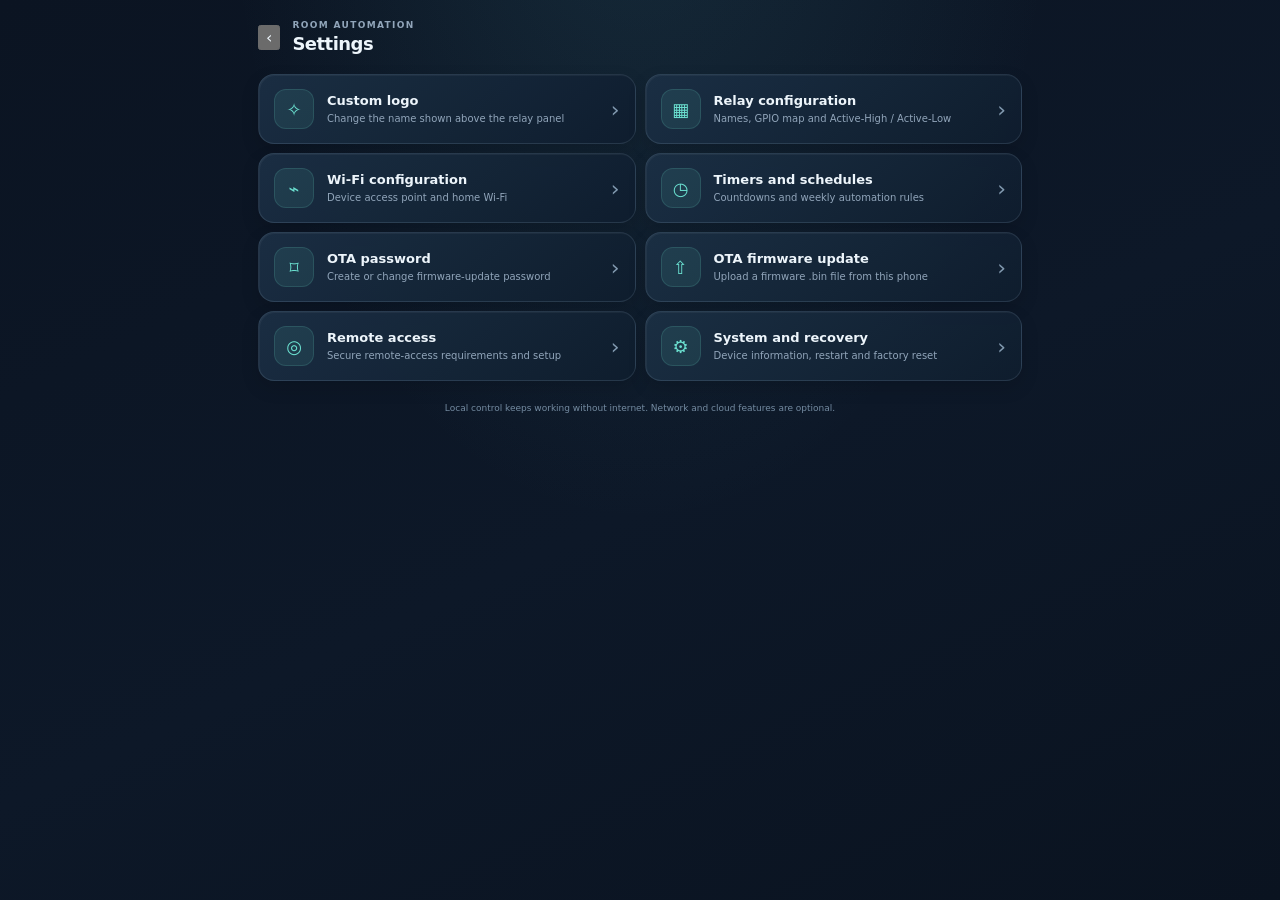
==== commit 74d88571: "Add files via upload" ====
--- a/settings.html
+++ b/settings.html
@@ -11,8 +11,11 @@
 <body>
   <main class="settings-shell">
     <header class="settings-header">
-      <a class="back-dashboard" href="/" aria-label="Back to dashboard">‹</a>
-      <div class="settings-heading"><small>ROOM AUTOMATION</small><strong>Settings</strong></div>
+      <button id="settingsBack" class="settings-nav-button" type="button" aria-label="Go back" title="Back">‹</button>
+      <div class="settings-heading"><small>ROOM AUTOMATION</small><strong id="settingsHeaderTitle">Settings</strong></div>
+      <a class="settings-home-button" href="/" aria-label="Go to dashboard" title="Home">
+        <svg viewBox="0 0 24 24" aria-hidden="true"><path d="m3 10 9-7 9 7v10a1 1 0 0 1-1 1h-5v-7H9v7H4a1 1 0 0 1-1-1Z"/></svg>
+      </a>
     </header>
 
     <section id="settingsHome" class="settings-home">
@@ -30,7 +33,7 @@
     </section>
 
     <section class="settings-panel" data-panel="logo">
-      <div class="panel-top"><button class="back-button" type="button" data-back aria-label="Back">‹</button><div class="panel-title"><small>APPEARANCE</small><h1>Custom logo</h1></div></div>
+      <div class="panel-top"><div class="panel-title"><small>APPEARANCE</small><h1>Custom logo</h1></div></div>
       <div class="panel-card">
         <h2>Dashboard logo text</h2><p class="help">The logo box automatically adjusts to the text. Maximum 255 characters.</p>
         <label class="field">Logo name<input id="logoText" type="text" maxlength="255" placeholder="My Smart Home" autocomplete="off"></label>
@@ -40,7 +43,7 @@
     </section>
 
     <section class="settings-panel" data-panel="relays">
-      <div class="panel-top"><button class="back-button" type="button" data-back aria-label="Back">‹</button><div class="panel-title"><small>HARDWARE</small><h1>Relay configuration</h1></div></div>
+      <div class="panel-top"><div class="panel-title"><small>HARDWARE</small><h1>Relay configuration</h1></div></div>
       <form id="relayForm">
         <div class="panel-card">
           <h2>Relay names and polarity</h2><p class="help">Select the correct trigger type separately for every relay module. The fixed output pins are D1, D2, D5 and D6.</p>
@@ -51,16 +54,13 @@
           <p class="form-note">Active-Low means the relay turns ON when its GPIO output is LOW. Active-High means it turns ON when the output is HIGH.</p>
         </div>
         <div class="panel-card">
-          <h2>Physical switch inputs</h2><p class="help">Switch input mapping is optional. Disabled by default until the physical wiring is checked.</p>
-          <div class="switch-config-row"><label class="field">Relay 1 switch GPIO<select id="switchPin0"><option value="-1">Disabled</option><option value="16">D0 · GPIO16</option><option value="0">D3 · GPIO0</option><option value="2">D4 · GPIO2</option><option value="15">D8 · GPIO15</option></select></label><label class="field">Switch type<select id="switchMode0"><option value="0">Momentary</option><option value="1">Maintained</option></select></label></div>
-          <label class="toggle-line"><input id="switchLow0" type="checkbox" checked> Relay 1 switch is Active-Low</label>
-          <div class="switch-config-row"><label class="field">Relay 2 switch GPIO<select id="switchPin1"><option value="-1">Disabled</option><option value="16">D0 · GPIO16</option><option value="0">D3 · GPIO0</option><option value="2">D4 · GPIO2</option><option value="15">D8 · GPIO15</option></select></label><label class="field">Switch type<select id="switchMode1"><option value="0">Momentary</option><option value="1">Maintained</option></select></label></div>
-          <label class="toggle-line"><input id="switchLow1" type="checkbox" checked> Relay 2 switch is Active-Low</label>
-          <div class="switch-config-row"><label class="field">Relay 3 switch GPIO<select id="switchPin2"><option value="-1">Disabled</option><option value="16">D0 · GPIO16</option><option value="0">D3 · GPIO0</option><option value="2">D4 · GPIO2</option><option value="15">D8 · GPIO15</option></select></label><label class="field">Switch type<select id="switchMode2"><option value="0">Momentary</option><option value="1">Maintained</option></select></label></div>
-          <label class="toggle-line"><input id="switchLow2" type="checkbox" checked> Relay 3 switch is Active-Low</label>
-          <div class="switch-config-row"><label class="field">Relay 4 switch GPIO<select id="switchPin3"><option value="-1">Disabled</option><option value="16">D0 · GPIO16</option><option value="0">D3 · GPIO0</option><option value="2">D4 · GPIO2</option><option value="15">D8 · GPIO15</option></select></label><label class="field">Switch type<select id="switchMode3"><option value="0">Momentary</option><option value="1">Maintained</option></select></label></div>
-          <label class="toggle-line"><input id="switchLow3" type="checkbox" checked> Relay 4 switch is Active-Low</label>
-          <div class="warning-note"><strong>Important:</strong> GPIO0 (D3), GPIO2 (D4) and GPIO15 (D8) are ESP8266 boot pins. Incorrect voltage during startup can prevent the board from booting. Never connect mains voltage directly to GPIO.</div>
+          <h2>Four physical wall-switch inputs</h2>
+          <p class="help">These four inputs are provided by a PCF8574 I/O-expander module. Each switch connects its assigned P pin to GND. Maintained mode: closed = relay ON and open = relay OFF (physical position overrides phone commands). Transition-follow mode: a closed transition commands ON and an open transition commands OFF; phone commands remain effective until the physical switch moves again.</p>
+          <div class="switch-config-row"><label class="field">Relay 1 input<select id="switchPin0"><option value="32">PCF8574 · P0</option><option value="-1">Disabled</option></select></label><label class="field">Switch action<select id="switchMode0"><option value="1">Maintained · closed = ON (physical priority)</option><option value="0">Follow contact on change (phone override)</option></select></label></div>
+          <div class="switch-config-row"><label class="field">Relay 2 input<select id="switchPin1"><option value="33">PCF8574 · P1</option><option value="-1">Disabled</option></select></label><label class="field">Switch action<select id="switchMode1"><option value="1">Maintained · closed = ON (physical priority)</option><option value="0">Follow contact on change (phone override)</option></select></label></div>
+          <div class="switch-config-row"><label class="field">Relay 3 input<select id="switchPin2"><option value="34">PCF8574 · P2</option><option value="-1">Disabled</option></select></label><label class="field">Switch action<select id="switchMode2"><option value="1">Maintained · closed = ON (physical priority)</option><option value="0">Follow contact on change (phone override)</option></select></label></div>
+          <div class="switch-config-row"><label class="field">Relay 4 input<select id="switchPin3"><option value="35">PCF8574 · P3</option><option value="-1">Disabled</option></select></label><label class="field">Switch action<select id="switchMode3"><option value="1">Maintained · closed = ON (physical priority)</option><option value="0">Follow contact on change (phone override)</option></select></label></div>
+          <div class="warning-note"><strong>Hardware required:</strong> Connect one PCF8574 module at I²C address 0x20, powered from 3.3V. Connect SDA to NodeMCU D3/GPIO0 and SCL to D4/GPIO2. Keep both I²C lines pulled up to 3.3V (typically 4.7kΩ). Connect each wall switch only between PCF8574 P0/P1/P2/P3 and GND. Do not connect wall switches directly to GPIO0/GPIO2; these are ESP8266 boot pins. Never connect mains voltage to the expander or ESP8266.</div>
         </div>
         <div class="settings-button-row"><button class="action-button" type="submit">Save relay configuration</button></div>
         <p id="relayMessage" class="message" role="status"></p>
@@ -68,7 +68,7 @@
     </section>
 
     <section class="settings-panel" data-panel="wifi">
-      <div class="panel-top"><button class="back-button" type="button" data-back aria-label="Back">‹</button><div class="panel-title"><small>CONNECTIVITY</small><h1>Wi-Fi configuration</h1></div></div>
+      <div class="panel-top"><div class="panel-title"><small>CONNECTIVITY</small><h1>Wi-Fi configuration</h1></div></div>
       <form id="wifiForm">
         <div class="panel-card">
           <h2>ESP8266 access point</h2><p class="help">Your phone can connect directly to this network for local control.</p>
@@ -93,7 +93,7 @@
     </section>
 
     <section class="settings-panel" data-panel="automation">
-      <div class="panel-top"><button class="back-button" type="button" data-back aria-label="Back">‹</button><div class="panel-title"><small>AUTOMATION</small><h1>Timers and schedules</h1></div></div>
+      <div class="panel-top"><div class="panel-title"><small>AUTOMATION</small><h1>Timers and schedules</h1></div></div>
       <div class="panel-card"><h2>Countdown timers</h2><p id="clockStatus" class="help">Checking device clock…</p>
         <div class="timer-grid">
           <div class="timer-box" data-timer="0"><strong id="timerName0">Relay 1</strong><span class="timer-status">No timer</span><label class="field">Hours<input class="timer-hours" type="number" min="0" max="720" value="0" inputmode="numeric"></label><label class="field">Minutes<input class="timer-minutes" type="number" min="0" max="59" value="1" inputmode="numeric"></label><label class="field">After countdown<select class="timer-action"><option value="false">Turn OFF</option><option value="true">Turn ON</option></select></label><div class="timer-actions"><button class="action-button timer-start" type="button">Start</button><button class="action-button secondary timer-cancel" type="button">Cancel</button></div></div>
@@ -116,7 +116,7 @@
     </section>
 
     <section class="settings-panel" data-panel="otapass">
-      <div class="panel-top"><button class="back-button" type="button" data-back aria-label="Back">‹</button><div class="panel-title"><small>SECURITY</small><h1>OTA password</h1></div></div>
+      <div class="panel-top"><div class="panel-title"><small>SECURITY</small><h1>OTA password</h1></div></div>
       <div class="panel-card"><h2>Set firmware update password</h2><p class="help">OTA remains disabled until a password is created. Use 8–64 characters. The saved password is never shown back on this page.</p>
         <label class="field">Current OTA password<input id="oldOta" type="password" maxlength="64" autocomplete="current-password"></label>
         <label class="field">New OTA password<input id="newOta" type="password" minlength="8" maxlength="64" autocomplete="new-password"></label>
@@ -126,7 +126,7 @@
     </section>
 
     <section class="settings-panel" data-panel="otaupdate">
-      <div class="panel-top"><button class="back-button" type="button" data-back aria-label="Back">‹</button><div class="panel-title"><small>MAINTENANCE</small><h1>OTA firmware update</h1></div></div>
+      <div class="panel-top"><div class="panel-title"><small>MAINTENANCE</small><h1>OTA firmware update</h1></div></div>
       <div class="panel-card"><h2>Install new firmware</h2><p class="help">Select firmware.bin built for this exact ESP8266 board. Do not upload littlefs.bin in this form.</p>
         <label class="field">OTA password<input id="otaUploadPassword" type="password" maxlength="64" autocomplete="current-password"></label>
         <label class="field">Firmware file<input id="firmware" type="file" accept=".bin,application/octet-stream"></label>
@@ -136,7 +136,7 @@
     </section>
 
     <section class="settings-panel" data-panel="remote">
-      <div class="panel-top"><button class="back-button" type="button" data-back aria-label="Back">‹</button><div class="panel-title"><small>NETWORK ACCESS</small><h1>Remote access</h1></div></div>
+      <div class="panel-top"><div class="panel-title"><small>NETWORK ACCESS</small><h1>Remote access</h1></div></div>
       <div class="panel-card"><div class="remote-status"><i></i><strong>Remote tunnel not configured</strong></div>
         <p class="help" style="margin-top:12px">The ESP8266 web server currently provides local-network access. It cannot safely create a public HTTPS tunnel by itself. Do not expose its HTTP port 80 directly to the internet.</p>
         <h2>Safe remote-access method</h2>
@@ -147,7 +147,7 @@
     </section>
 
     <section class="settings-panel" data-panel="system">
-      <div class="panel-top"><button class="back-button" type="button" data-back aria-label="Back">‹</button><div class="panel-title"><small>DEVICE</small><h1>System and recovery</h1></div></div>
+      <div class="panel-top"><div class="panel-title"><small>DEVICE</small><h1>System and recovery</h1></div></div>
       <div class="panel-card"><h2>Device status</h2><div class="field-grid"><div><p class="form-note">Firmware</p><strong id="systemVersion">—</strong></div><div><p class="form-note">Local access point</p><strong id="systemApIp">—</strong></div><div><p class="form-note">Home Wi-Fi</p><strong id="systemWifi">—</strong></div><div><p class="form-note">Free memory</p><strong id="systemHeap">—</strong></div></div></div>
       <div class="panel-card"><h2>Restart controller</h2><p class="help">Restart the ESP8266 without deleting its saved settings.</p><button id="rebootBtn" class="action-button secondary" type="button">Restart device</button><p id="systemMessage" class="message" role="status"></p></div>
       <div class="panel-card"><h2>Factory reset</h2><p class="help">Clears saved Wi-Fi credentials, relay settings, names, timers, schedules and OTA password.</p><button id="factoryBtn" class="action-button danger" type="button">Factory reset</button></div>
@@ -166,31 +166,48 @@
 function message(id, text, ok = true) { const node = $(id); node.textContent = text || ''; node.classList.toggle('error', !ok); }
 const postJson = (url, body) => api(url, { method: 'POST', headers: { 'Content-Type': 'application/json' }, body: JSON.stringify(body) });
 
-// The settings menu behaves like a compact slide-based app: one category is
-// visible at a time and every category has its own back control.
+// One persistent navigation bar: Back goes exactly one level up; Home
+// returns directly to the relay dashboard from every settings page.
+let activePanelName = null;
 function openPanel(name) {
   $('settingsHome').style.display = 'none';
   document.querySelectorAll('[data-panel]').forEach((panel) => {
-    panel.classList.remove('visible'); panel.style.display = 'none';
+    panel.classList.remove('visible');
+    panel.style.display = 'none';
   });
   const panel = document.querySelector(`[data-panel="${name}"]`);
   if (!panel) return;
+  activePanelName = name;
+  const title = panel.querySelector('.panel-title h1');
+  $('settingsHeaderTitle').textContent = title ? title.textContent : 'Settings';
   panel.style.display = 'block';
   requestAnimationFrame(() => panel.classList.add('visible'));
   if (name === 'automation') refreshAutomation();
   if (name === 'system') refreshSystem();
 }
-function showMenu() {
-  const current = document.querySelector('[data-panel].visible');
+function goBackOneLevel() {
+  if (!activePanelName) {
+    window.location.href = '/';
+    return;
+  }
+  const current = document.querySelector(`[data-panel="${activePanelName}"]`);
+  activePanelName = null;
   if (current) {
     current.classList.remove('visible');
     current.style.animation = 'slideOut .18s ease both';
-    window.setTimeout(() => { current.style.display = 'none'; current.style.animation = ''; $('settingsHome').style.display = 'block'; }, 170);
-  } else $('settingsHome').style.display = 'block';
-}
+    window.setTimeout(() => {
+      current.style.display = 'none';
+      current.style.animation = '';
+      $('settingsHome').style.display = 'block';
+      $('settingsHeaderTitle').textContent = 'Settings';
+    }, 170);
+  } else {
+    $('settingsHome').style.display = 'block';
+    $('settingsHeaderTitle').textContent = 'Settings';
+  }
+}
+document.getElementById('settingsBack').addEventListener('click', goBackOneLevel);
 document.querySelectorAll('[data-open]').forEach((button) => button.addEventListener('click', () => openPanel(button.dataset.open)));
-document.querySelectorAll('[data-back]').forEach((button) => button.addEventListener('click', showMenu));
-
 let loaded = {};
 async function loadSettings() {
   loaded = await api('/api/settings');
@@ -204,18 +221,17 @@
     $(`relayName${i}`).value = loaded.relayNames?.[i] || `Relay ${i + 1}`;
     $(`relayPolarity${i}`).value = String(loaded.relayActiveLow?.[i] ?? true);
     $(`switchPin${i}`).value = String(loaded.switchPins?.[i] ?? -1);
-    $(`switchLow${i}`).checked = !!loaded.switchActiveLow?.[i];
-    $(`switchMode${i}`).value = String(loaded.switchMode?.[i] ?? 0);
+    $(`switchMode${i}`).value = String(loaded.switchMode?.[i] ?? 1);
   }
 }
 function settingsPayload() {
   const relayNames = [0,1,2,3].map(i => $(`relayName${i}`).value.trim());
   const relayActiveLow = [0,1,2,3].map(i => $(`relayPolarity${i}`).value === 'true');
   const switchPins = [0,1,2,3].map(i => Number($(`switchPin${i}`).value));
-  const switchActiveLow = [0,1,2,3].map(i => $(`switchLow${i}`).checked);
+  const switchActiveLow = [true, true, true, true];
   const switchMode = [0,1,2,3].map(i => Number($(`switchMode${i}`).value));
   if (relayNames.some((name) => !name || name.length > 23)) throw new Error('Each relay name must be 1 to 23 characters.');
-  if (new Set(switchPins.filter(pin => pin !== -1)).size !== switchPins.filter(pin => pin !== -1).length) throw new Error('A switch GPIO cannot be assigned more than once.');
+  if (new Set(switchPins.filter(pin => pin !== -1)).size !== switchPins.filter(pin => pin !== -1).length) throw new Error('A PCF8574 input cannot be assigned more than once.');
   return {
     logoText: $('logoText').value.trim() || 'Room Automation',
     apSsid: $('apSsid').value.trim(), apPassword: $('apPassword').value,
@@ -229,8 +245,10 @@
   message(targetMessage, data.message || 'Saved. Restarting device…');
 }
 $('saveLogo').addEventListener('click', async () => {
-  try { await saveAllSettings('logoMessage'); }
-  catch (error) { message('logoMessage', error.message, false); }
+  try {
+    const data = await postJson('/api/logo', { logoText: $('logoText').value.trim() });
+    message('logoMessage', data.message || 'Logo saved successfully.');
+  } catch (error) { message('logoMessage', error.message, false); }
 });
 $('relayForm').addEventListener('submit', async (event) => {
   event.preventDefault();
@@ -244,9 +262,18 @@
 });
 
 $('scanBtn').addEventListener('click', async () => {
-  const button = $('scanBtn'), box = $('scanList'); button.disabled = true; box.textContent = 'Scanning nearby 2.4 GHz networks…';
-  try {
-    const networks = await api('/api/wifi/scan'); box.replaceChildren();
+  const button = $('scanBtn'), box = $('scanList');
+  button.disabled = true; box.textContent = 'Scanning nearby 2.4 GHz networks…';
+  try {
+    await api('/api/wifi/scan');
+    let result = { scanning: true };
+    for (let attempt = 0; attempt < 45 && result.scanning; attempt += 1) {
+      await new Promise((resolve) => window.setTimeout(resolve, 400));
+      result = await api('/api/wifi/scan/result');
+    }
+    if (result.scanning) throw new Error('Wi-Fi scan timed out. Please try again.');
+    const networks = result.networks || [];
+    box.replaceChildren();
     if (!networks.length) { box.textContent = 'No networks found.'; return; }
     networks.forEach((network) => {
       const item = document.createElement('button'); item.type = 'button'; item.className = 'scan-item';
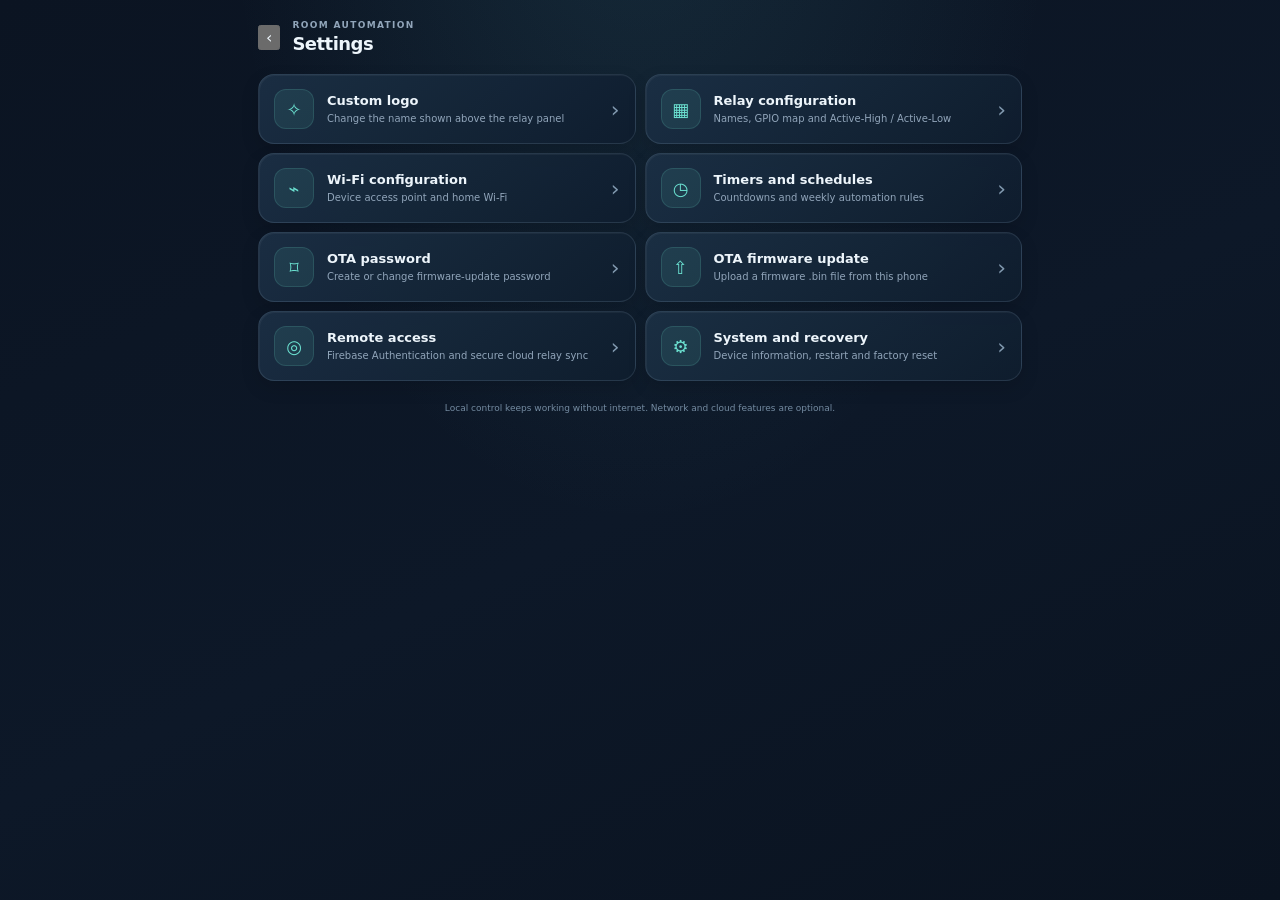
==== commit 7ae5f327: "Add files via upload" ====
--- a/settings.html
+++ b/settings.html
@@ -26,7 +26,7 @@
         <button class="settings-menu-item" type="button" data-open="automation"><span class="menu-icon">◷</span><span class="menu-copy"><strong>Timers and schedules</strong><small>Countdowns and weekly automation rules</small></span><span class="menu-arrow">›</span></button>
         <button class="settings-menu-item" type="button" data-open="otapass"><span class="menu-icon">⌑</span><span class="menu-copy"><strong>OTA password</strong><small>Create or change firmware-update password</small></span><span class="menu-arrow">›</span></button>
         <button class="settings-menu-item" type="button" data-open="otaupdate"><span class="menu-icon">⇧</span><span class="menu-copy"><strong>OTA firmware update</strong><small>Upload a firmware .bin file from this phone</small></span><span class="menu-arrow">›</span></button>
-        <button class="settings-menu-item" type="button" data-open="remote"><span class="menu-icon">◎</span><span class="menu-copy"><strong>Remote access</strong><small>Secure remote-access requirements and setup</small></span><span class="menu-arrow">›</span></button>
+        <button class="settings-menu-item" type="button" data-open="remote"><span class="menu-icon">◎</span><span class="menu-copy"><strong>Remote access</strong><small>Firebase Authentication and secure cloud relay sync</small></span><span class="menu-arrow">›</span></button>
         <button class="settings-menu-item" type="button" data-open="system"><span class="menu-icon">⚙</span><span class="menu-copy"><strong>System and recovery</strong><small>Device information, restart and factory reset</small></span><span class="menu-arrow">›</span></button>
       </div>
       <p class="settings-footer">Local control keeps working without internet. Network and cloud features are optional.</p>
@@ -54,13 +54,10 @@
           <p class="form-note">Active-Low means the relay turns ON when its GPIO output is LOW. Active-High means it turns ON when the output is HIGH.</p>
         </div>
         <div class="panel-card">
-          <h2>Four physical wall-switch inputs</h2>
-          <p class="help">These four inputs are provided by a PCF8574 I/O-expander module. Each switch connects its assigned P pin to GND. Maintained mode: closed = relay ON and open = relay OFF (physical position overrides phone commands). Transition-follow mode: a closed transition commands ON and an open transition commands OFF; phone commands remain effective until the physical switch moves again.</p>
-          <div class="switch-config-row"><label class="field">Relay 1 input<select id="switchPin0"><option value="32">PCF8574 · P0</option><option value="-1">Disabled</option></select></label><label class="field">Switch action<select id="switchMode0"><option value="1">Maintained · closed = ON (physical priority)</option><option value="0">Follow contact on change (phone override)</option></select></label></div>
-          <div class="switch-config-row"><label class="field">Relay 2 input<select id="switchPin1"><option value="33">PCF8574 · P1</option><option value="-1">Disabled</option></select></label><label class="field">Switch action<select id="switchMode1"><option value="1">Maintained · closed = ON (physical priority)</option><option value="0">Follow contact on change (phone override)</option></select></label></div>
-          <div class="switch-config-row"><label class="field">Relay 3 input<select id="switchPin2"><option value="34">PCF8574 · P2</option><option value="-1">Disabled</option></select></label><label class="field">Switch action<select id="switchMode2"><option value="1">Maintained · closed = ON (physical priority)</option><option value="0">Follow contact on change (phone override)</option></select></label></div>
-          <div class="switch-config-row"><label class="field">Relay 4 input<select id="switchPin3"><option value="35">PCF8574 · P3</option><option value="-1">Disabled</option></select></label><label class="field">Switch action<select id="switchMode3"><option value="1">Maintained · closed = ON (physical priority)</option><option value="0">Follow contact on change (phone override)</option></select></label></div>
-          <div class="warning-note"><strong>Hardware required:</strong> Connect one PCF8574 module at I²C address 0x20, powered from 3.3V. Connect SDA to NodeMCU D3/GPIO0 and SCL to D4/GPIO2. Keep both I²C lines pulled up to 3.3V (typically 4.7kΩ). Connect each wall switch only between PCF8574 P0/P1/P2/P3 and GND. Do not connect wall switches directly to GPIO0/GPIO2; these are ESP8266 boot pins. Never connect mains voltage to the expander or ESP8266.</div>
+          <h2>One direct physical wall switch</h2>
+          <p class="help">The single switch uses NodeMCU D0 / ESP8266 GPIO16. Select which relay it controls. This is a maintained switch: closed to GND = ON; open = OFF. The physical switch has priority over dashboard, timer, weekly schedule and Firebase commands for that relay.</p>
+          <label class="field">Relay controlled by physical switch<select id="switchRelay"><option value="-1">Disabled</option><option value="0">Relay 1 · D1 · GPIO5</option><option value="1">Relay 2 · D2 · GPIO4</option><option value="2">Relay 3 · D5 · GPIO14</option><option value="3">Relay 4 · D6 · GPIO12</option></select></label>
+          <div class="warning-note"><strong>Required wiring:</strong> GPIO16/D0 has no usable internal pull-up. Add an external 10kΩ resistor from D0/GPIO16 to 3.3V. Connect the dry-contact switch between D0/GPIO16 and GND. Use 3.3V logic only. Never connect mains voltage to this pin. Keep the existing factory-reset button on D7/GPIO13; do not bridge D7 to the physical switch.</div>
         </div>
         <div class="settings-button-row"><button class="action-button" type="submit">Save relay configuration</button></div>
         <p id="relayMessage" class="message" role="status"></p>
@@ -136,13 +133,25 @@
     </section>
 
     <section class="settings-panel" data-panel="remote">
-      <div class="panel-top"><div class="panel-title"><small>NETWORK ACCESS</small><h1>Remote access</h1></div></div>
-      <div class="panel-card"><div class="remote-status"><i></i><strong>Remote tunnel not configured</strong></div>
-        <p class="help" style="margin-top:12px">The ESP8266 web server currently provides local-network access. It cannot safely create a public HTTPS tunnel by itself. Do not expose its HTTP port 80 directly to the internet.</p>
-        <h2>Safe remote-access method</h2>
-        <ol class="remote-steps"><li>Use a VPN-capable home router, or a small always-on gateway on the same home network.</li><li>Run a private VPN such as Tailscale on that router or gateway.</li><li>Connect your phone to the same private VPN when away from home.</li><li>Open the ESP8266's home-network IP address in the browser. Local control continues to work when internet is unavailable.</li></ol>
-        <div class="warning-note"><strong>Why this is not enabled automatically:</strong> direct port forwarding would expose an unencrypted local control page and firmware-update endpoint to the public internet. A proper remote gateway needs separate VPN/tunnel credentials and a trusted endpoint.</div>
-        <p class="form-note">The dashboard remains local-only until a separate secure gateway is configured. This menu does not claim that remote control is already active.</p>
+      <div class="panel-top"><div class="panel-title"><small>FIREBASE CLOUD</small><h1>Remote access</h1></div></div>
+      <form id="firebaseForm">
+        <div class="panel-card">
+          <div class="remote-status"><i></i><strong id="firebaseStatus">Firebase is not configured</strong></div>
+          <p class="help" style="margin-top:12px">Connect this ESP8266 to Firebase Authentication and Realtime Database. The ESP8266 uses a dedicated device-only Authentication account; it never stores the Admin password and never approves users.</p>
+          <label class="field">Realtime Database URL<input id="firebaseUrl" type="url" maxlength="120" placeholder="https://your-project-default-rtdb.firebaseio.com" required></label>
+          <label class="field">Firebase Web API key<input id="firebaseApiKey" type="password" maxlength="45" autocomplete="off" placeholder="Paste Firebase Web API key" required></label>
+          <label class="field">Device ID<input id="firebaseDeviceId" type="text" maxlength="39" value="room8266" required></label>
+          <label class="field">Device account email<input id="firebaseEmail" type="email" maxlength="79" autocomplete="off" required></label>
+          <label class="field">Device account password<input id="firebasePassword" type="password" maxlength="64" autocomplete="new-password" required></label>
+          <p class="form-note">The password is used only for the initial sign-in and is not saved. The device stores the Firebase refresh token in LittleFS. ESP8266 flash is not encrypted, so the refresh token is still physically readable from extracted flash.</p>
+          <div class="settings-button-row"><button id="firebaseSaveBtn" class="action-button" type="submit">Verify and save Firebase connection</button><button id="firebaseDisableBtn" class="action-button danger" type="button">Disable Firebase</button></div>
+          <p id="firebaseMessage" class="message" role="status"></p>
+        </div>
+      </form>
+      <div class="panel-card">
+        <h2>Authentication and approval model</h2>
+        <ol class="remote-steps"><li>Create one Admin user in Firebase Authentication and put that exact UID in <code>firebase.database.rules.json</code>. Do not create Admin from the public app.</li><li>Create a separate Firebase Authentication email/password user for this ESP8266. In Realtime Database, create <code>deviceAccounts/DEVICE_UID</code> with <code>{&quot;deviceId&quot;:&quot;room8266&quot;,&quot;enabled&quot;:true}</code>.</li><li>Apply the included database rules. The Android app will register users as <code>pending</code>; only the fixed Admin UID can approve/reject/revoke them and link approved users to devices.</li><li>Local AP, physical switch, timer and schedules continue to work without internet. Remote commands are applied as desired ON/OFF states and the actual relay state is published back.</li></ol>
+        <div class="warning-note"><strong>Security:</strong> never expose port 80 on the ESP8266 to the public internet. Firebase HTTPS is certificate-verified. Firebase API key is a project identifier; the device refresh token is a secret, but ESP8266 flash is not encrypted.</div>
       </div>
     </section>
 
@@ -150,7 +159,7 @@
       <div class="panel-top"><div class="panel-title"><small>DEVICE</small><h1>System and recovery</h1></div></div>
       <div class="panel-card"><h2>Device status</h2><div class="field-grid"><div><p class="form-note">Firmware</p><strong id="systemVersion">—</strong></div><div><p class="form-note">Local access point</p><strong id="systemApIp">—</strong></div><div><p class="form-note">Home Wi-Fi</p><strong id="systemWifi">—</strong></div><div><p class="form-note">Free memory</p><strong id="systemHeap">—</strong></div></div></div>
       <div class="panel-card"><h2>Restart controller</h2><p class="help">Restart the ESP8266 without deleting its saved settings.</p><button id="rebootBtn" class="action-button secondary" type="button">Restart device</button><p id="systemMessage" class="message" role="status"></p></div>
-      <div class="panel-card"><h2>Factory reset</h2><p class="help">Clears saved Wi-Fi credentials, relay settings, names, timers, schedules and OTA password.</p><button id="factoryBtn" class="action-button danger" type="button">Factory reset</button></div>
+      <div class="panel-card"><h2>Factory reset</h2><p class="help">Clears Wi-Fi credentials, relay settings, names, timers, schedules, Firebase credentials and OTA password.</p><button id="factoryBtn" class="action-button danger" type="button">Factory reset</button></div>
     </section>
   </main>
 
@@ -183,6 +192,7 @@
   panel.style.display = 'block';
   requestAnimationFrame(() => panel.classList.add('visible'));
   if (name === 'automation') refreshAutomation();
+  if (name === 'remote') loadFirebaseSettings();
   if (name === 'system') refreshSystem();
 }
 function goBackOneLevel() {
@@ -220,24 +230,15 @@
   for (let i = 0; i < 4; i += 1) {
     $(`relayName${i}`).value = loaded.relayNames?.[i] || `Relay ${i + 1}`;
     $(`relayPolarity${i}`).value = String(loaded.relayActiveLow?.[i] ?? true);
-    $(`switchPin${i}`).value = String(loaded.switchPins?.[i] ?? -1);
-    $(`switchMode${i}`).value = String(loaded.switchMode?.[i] ?? 1);
   }
+  $('switchRelay').value = String(loaded.switchRelay ?? -1);
 }
 function settingsPayload() {
-  const relayNames = [0,1,2,3].map(i => $(`relayName${i}`).value.trim());
-  const relayActiveLow = [0,1,2,3].map(i => $(`relayPolarity${i}`).value === 'true');
-  const switchPins = [0,1,2,3].map(i => Number($(`switchPin${i}`).value));
-  const switchActiveLow = [true, true, true, true];
-  const switchMode = [0,1,2,3].map(i => Number($(`switchMode${i}`).value));
-  if (relayNames.some((name) => !name || name.length > 23)) throw new Error('Each relay name must be 1 to 23 characters.');
-  if (new Set(switchPins.filter(pin => pin !== -1)).size !== switchPins.filter(pin => pin !== -1).length) throw new Error('A PCF8574 input cannot be assigned more than once.');
   return {
     logoText: $('logoText').value.trim() || 'Room Automation',
     apSsid: $('apSsid').value.trim(), apPassword: $('apPassword').value,
     apChannel: Number($('apChannel').value), staSsid: $('staSsid').value.trim(),
-    staPassword: $('staPassword').value, deviceName: $('deviceName').value.trim(),
-    relayNames, relayActiveLow, switchPins, switchActiveLow, switchMode
+    staPassword: $('staPassword').value, deviceName: $('deviceName').value.trim()
   };
 }
 async function saveAllSettings(targetMessage) {
@@ -252,13 +253,56 @@
 });
 $('relayForm').addEventListener('submit', async (event) => {
   event.preventDefault();
-  try { await saveAllSettings('relayMessage'); }
-  catch (error) { message('relayMessage', error.message, false); }
+  try {
+    const relayNames = [0,1,2,3].map(i => $(`relayName${i}`).value.trim());
+    const relayActiveLow = [0,1,2,3].map(i => $(`relayPolarity${i}`).value === 'true');
+    if (relayNames.some(name => !name || name.length > 23)) throw new Error('Each relay name must be 1 to 23 characters.');
+    const data = await postJson('/api/relay-config', { relayNames, relayActiveLow, switchRelay: Number($('switchRelay').value) });
+    message('relayMessage', data.message || 'Relay configuration saved.');
+  } catch (error) { message('relayMessage', error.message, false); }
 });
 $('wifiForm').addEventListener('submit', async (event) => {
   event.preventDefault();
   try { await saveAllSettings('wifiMessage'); }
   catch (error) { message('wifiMessage', error.message, false); }
+});
+
+async function loadFirebaseSettings() {
+  try {
+    const data = await api('/api/firebase');
+    $('firebaseUrl').value = data.databaseUrl || '';
+    $('firebaseDeviceId').value = data.deviceId || 'room8266';
+    $('firebaseEmail').value = data.deviceEmail || '';
+    $('firebaseApiKey').value = '';
+    $('firebasePassword').value = '';
+    $('firebaseStatus').textContent = data.configured ? `${data.status} · last sync ${data.lastSyncAgeSec}s ago` : 'Firebase is not configured';
+    if (data.lastError) message('firebaseMessage', data.lastError, false);
+  } catch (error) { message('firebaseMessage', error.message, false); }
+}
+$('firebaseForm').addEventListener('submit', async (event) => {
+  event.preventDefault();
+  const button = $('firebaseSaveBtn');
+  button.disabled = true;
+  try {
+    const data = await postJson('/api/firebase', {
+      databaseUrl: $('firebaseUrl').value.trim(), apiKey: $('firebaseApiKey').value.trim(),
+      deviceId: $('firebaseDeviceId').value.trim(), deviceEmail: $('firebaseEmail').value.trim(),
+      devicePassword: $('firebasePassword').value
+    });
+    $('firebasePassword').value = '';
+    $('firebaseApiKey').value = '';
+    message('firebaseMessage', data.message || 'Firebase connection saved.');
+    await loadFirebaseSettings();
+  } catch (error) { message('firebaseMessage', error.message, false); }
+  finally { button.disabled = false; }
+});
+$('firebaseDisableBtn').addEventListener('click', async () => {
+  if (!window.confirm('Disable Firebase cloud access on this device? Local control will continue working.')) return;
+  try {
+    const data = await api('/api/firebase', { method: 'DELETE' });
+    message('firebaseMessage', data.message || 'Firebase disabled.');
+    await loadFirebaseSettings();
+  } catch (error) { message('firebaseMessage', error.message, false); }
 });
 
 $('scanBtn').addEventListener('click', async () => {
--- a/style.css
+++ b/style.css
@@ -11,3 +11,5 @@
 @media(min-width:700px){.dashboard-shell{padding-top:52px}.relay-grid{gap:20px}.settings-menu{grid-template-columns:repeat(2,minmax(0,1fr))}}
 @media(max-width:430px){.dashboard-shell{padding-top:26px}.dashboard-header{margin-bottom:36px}.logo-card{padding:12px 15px;min-height:48px;border-radius:14px}.connection{padding:8px 9px}.settings-button{width:39px;height:39px}.relay-card{border-radius:18px;padding:14px;}.relay-name{font-size:clamp(15px,4.2vw,19px)}.relay-caption{font-size:8px}.relay-state{font-size:10px}.field-grid{grid-template-columns:1fr}.relay-config-row{grid-template-columns:1fr 1fr}.timer-grid{grid-template-columns:1fr}}
 @media(prefers-reduced-motion:reduce){*,*::before,*::after{animation-duration:.01ms!important;transition-duration:.01ms!important;scroll-behavior:auto!important}}
+
+.relay-card.physical-priority{opacity:.78;cursor:not-allowed;border-style:dashed}.relay-card.physical-priority:active{transform:none;box-shadow:inset 1px 1px 0 rgba(255,255,255,.065),inset -2px -3px 7px rgba(0,0,0,.35),0 9px 0 #07111e,0 17px 28px rgba(0,0,0,.23)}
